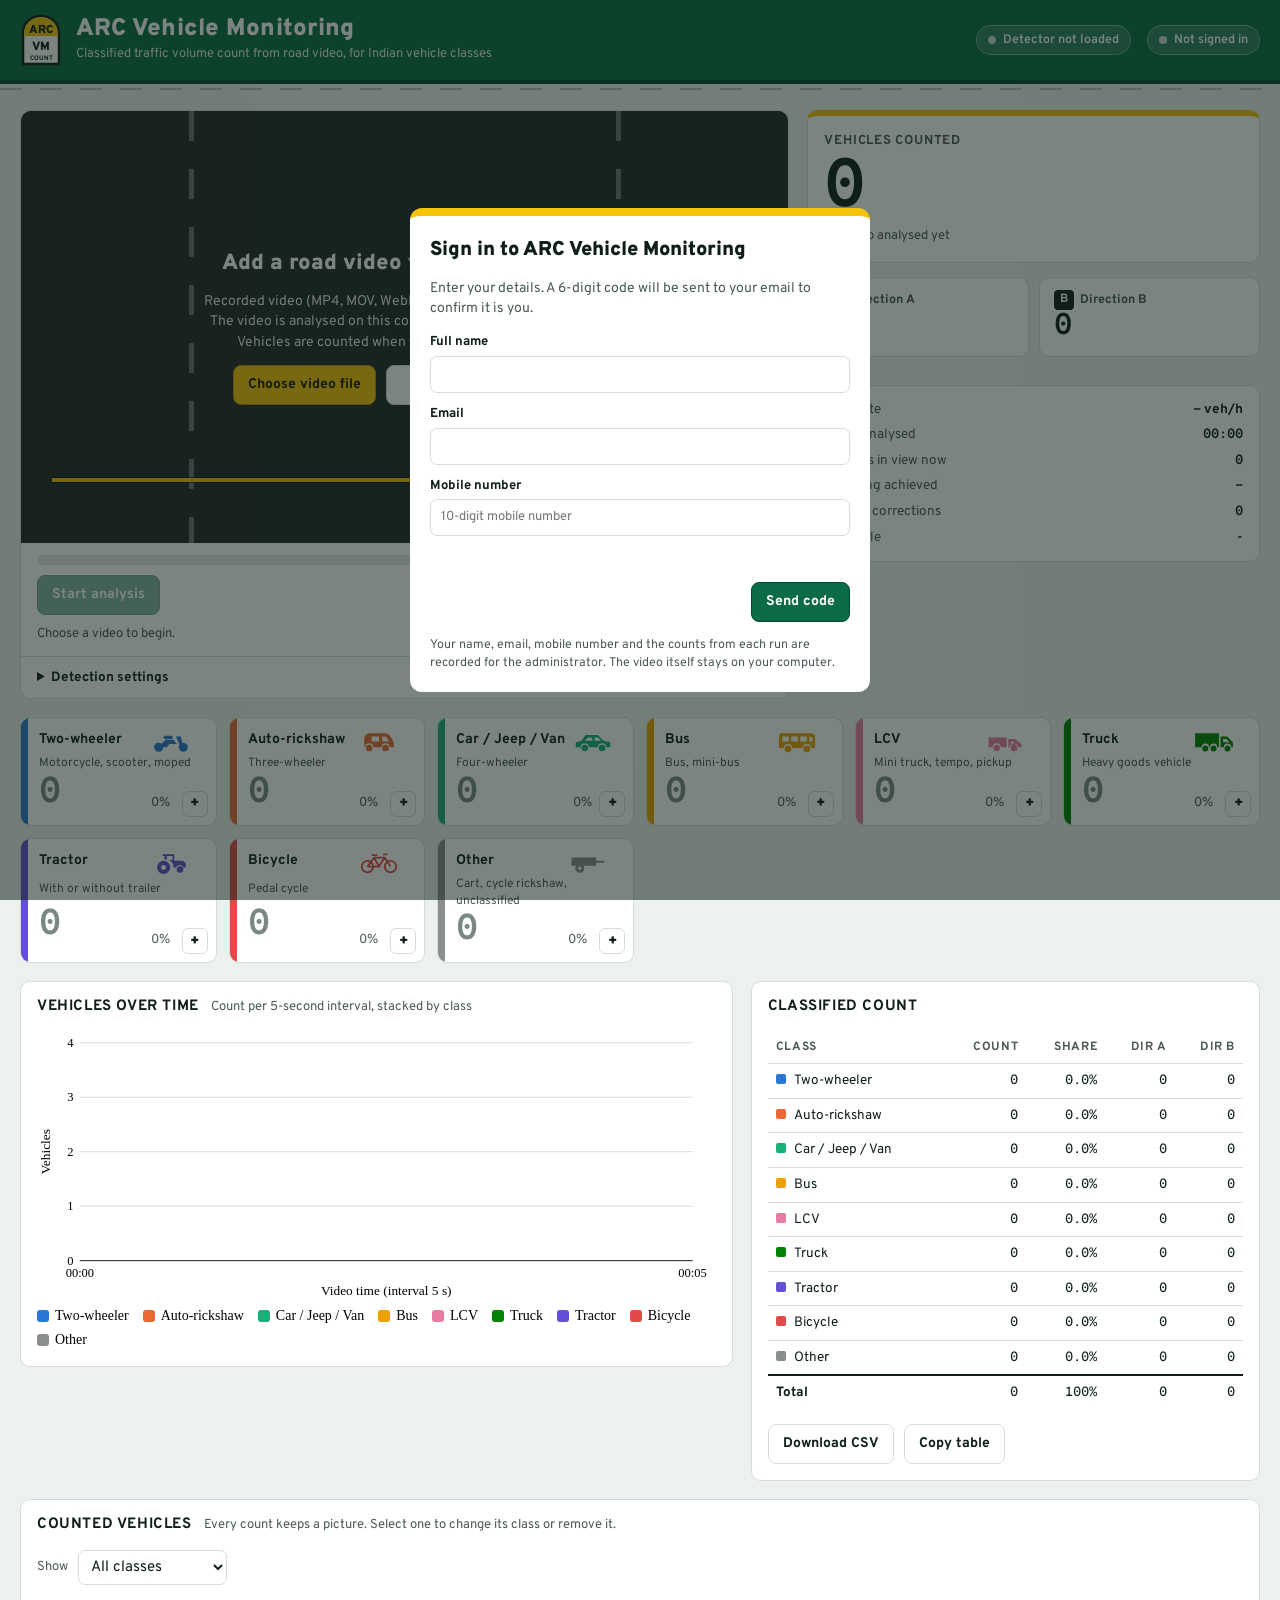
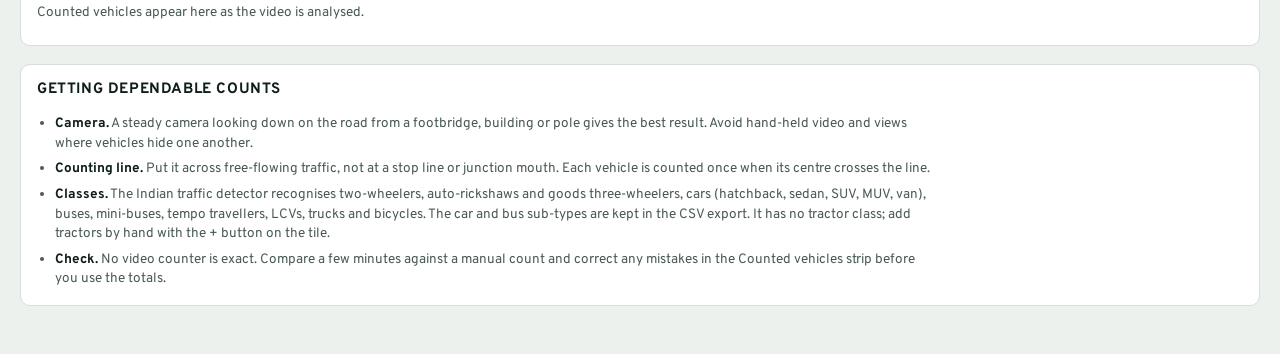
==== index.html @ bb6c7a5d "Add files via upload" ====
<!DOCTYPE html>
<html lang="en">
<head>
<meta charset="utf-8">
<meta name="viewport" content="width=device-width, initial-scale=1">
<title>ARC Vehicle Monitoring</title>
<link rel="preconnect" href="https://fonts.googleapis.com">
<link rel="preconnect" href="https://fonts.gstatic.com" crossorigin>
<link href="https://fonts.googleapis.com/css2?family=Overpass:wght@400;600;700;900&family=Overpass+Mono:wght@500;700&display=swap" rel="stylesheet">
<style>
:root {
  /* Layout idea: a highway-sign header over a survey desk - video stage left, running count right,
     class tiles, then the survey sheet (chart + table) and the audit strip. Single light theme by choice. */
  color-scheme: light;
  --bg: #edf1ee;
  --panel: #ffffff;
  --ink: #0f1f18;
  --ink-2: #4b5b54;
  --ink-3: #7b8882;
  --rule: #d6ded9;
  --sign: #0a6b45;        /* highway direction-sign green */
  --sign-deep: #064a30;
  --marker: #f6c20a;      /* kilometre-stone and road-marking yellow */
  --asphalt: #23292b;
  --good: #1b7f3b;
  --warn: #a8650a;
  --crit: #b3261e;
  --font: "Overpass", "Segoe UI", Roboto, Arial, sans-serif;
  --mono: "Overpass Mono", ui-monospace, Consolas, monospace;
  --chart-font: "Times New Roman", Times, serif;
  --r: 10px;
}
* { box-sizing: border-box; }
html, body { margin: 0; }
body { background: var(--bg); color: var(--ink); font-family: var(--font); font-size: 15px; line-height: 1.45; }
button, input, select { font: inherit; color: inherit; }
button { cursor: pointer; }
:focus-visible { outline: 3px solid var(--marker); outline-offset: 2px; }
h1, h2, h3 { margin: 0; text-wrap: balance; }
.num { font-family: var(--mono); font-variant-numeric: tabular-nums; }

/* Header: the sign board */
.board { background: var(--sign); color: #fff; border-bottom: 4px solid var(--sign-deep); position: relative; }
.board::after { content: ""; position: absolute; left: 0; right: 0; bottom: -10px; height: 2px;
  background: repeating-linear-gradient(90deg, var(--ink-3) 0 22px, transparent 22px 40px); opacity: .45; }
.board-in { max-width: 1320px; margin: 0 auto; padding: 14px 20px; display: flex; align-items: center; gap: 16px; flex-wrap: wrap; }
.brand { display: flex; align-items: center; gap: 14px; margin-right: auto; }
.brand svg { flex: none; }
.brand h1 { font-size: 24px; font-weight: 900; letter-spacing: .01em; line-height: 1.1; }
.brand p { margin: 2px 0 0; font-size: 13px; opacity: .88; }
.chip { display: inline-flex; align-items: center; gap: 7px; padding: 5px 11px; border-radius: 999px; font-size: 12.5px; font-weight: 600;
  background: rgba(255,255,255,.14); border: 1px solid rgba(255,255,255,.3); white-space: nowrap; }
.chip i { width: 8px; height: 8px; border-radius: 50%; background: #cfd8d3; flex: none; }
.chip.ok i { background: #7be3a4; } .chip.busy i { background: var(--marker); } .chip.bad i { background: #ff9d94; }
.linkbtn { background: none; border: 0; color: inherit; text-decoration: underline; padding: 0; font-size: 12.5px; }

main { max-width: 1320px; margin: 0 auto; padding: 26px 20px 48px; display: grid; gap: 18px; }
.card { background: var(--panel); border: 1px solid var(--rule); border-radius: var(--r); }
.card-h { display: flex; align-items: baseline; gap: 12px; padding: 14px 16px 0; flex-wrap: wrap; }
.card-h h2 { font-size: 15px; font-weight: 700; letter-spacing: .04em; text-transform: uppercase; }
.card-h .hint { color: var(--ink-2); font-size: 13px; }
.card-b { padding: 14px 16px 16px; }
.banner { padding: 10px 14px; border-radius: 8px; font-size: 13.5px; border: 1px solid; display: flex; gap: 10px; align-items: flex-start; }
.banner.info { background: #f2f7f4; border-color: #c8d9cf; }
.banner.warn { background: #fff7e3; border-color: #ecd28a; color: #5a3d00; }
.banner.crit { background: #fdecea; border-color: #f0b8b3; color: #7a1610; }
.banner b { font-weight: 700; }
[hidden] { display: none !important; }

/* Row 1 */
.top { display: grid; grid-template-columns: minmax(0, 1.7fr) minmax(300px, 1fr); gap: 18px; align-items: start; }
@media (max-width: 960px) { .top { grid-template-columns: 1fr; } }
.stage { position: relative; background: var(--asphalt); border-radius: var(--r) var(--r) 0 0; overflow: hidden; aspect-ratio: 16 / 9; }
.stage canvas { position: absolute; inset: 0; width: 100%; height: 100%; object-fit: contain; display: block; touch-action: none; }
.stage video { position: absolute; width: 2px; height: 2px; opacity: 0; pointer-events: none; left: 0; top: 0; }
.drop { position: absolute; inset: 0; display: flex; flex-direction: column; align-items: center; justify-content: center; gap: 12px; text-align: center; color: #fff; padding: 20px;
  background: repeating-linear-gradient(180deg, rgba(255,255,255,.34) 0 30px, transparent 30px 58px) 22% 0 / 5px 100% no-repeat,
    repeating-linear-gradient(180deg, rgba(255,255,255,.34) 0 30px, transparent 30px 58px) 78% 0 / 5px 100% no-repeat, var(--asphalt); }
.drop::after { content: ""; position: absolute; left: 4%; right: 4%; bottom: 14%; height: 4px; background: var(--marker); box-shadow: 0 0 0 1px rgba(0,0,0,.6); }
.drop.over { background-color: var(--sign-deep); }
.drop > * { position: relative; z-index: 1; }
.drop h2 { font-size: 22px; font-weight: 900; }
.drop p { margin: 0; max-width: 46ch; font-size: 14px; opacity: .9; }
.btn { border: 1px solid var(--rule); background: #fff; border-radius: 8px; padding: 9px 14px; font-weight: 700; font-size: 14px; display: inline-flex; align-items: center; gap: 8px; }
.btn:hover { border-color: var(--ink-3); }
.btn.primary { background: var(--sign); border-color: var(--sign-deep); color: #fff; }
.btn.primary:hover { background: var(--sign-deep); }
.btn.accent { background: var(--marker); border-color: #b98f00; color: #1c1600; }
.btn.small { padding: 5px 10px; font-size: 13px; }
.btn:disabled { opacity: .5; cursor: not-allowed; }
.overlay-msg { position: absolute; left: 12px; bottom: 12px; right: 12px; display: flex; gap: 10px; align-items: center; background: rgba(15,31,24,.88); color: #fff; padding: 10px 12px; border-radius: 8px; font-size: 13.5px; }
.overlay-msg .bar { flex: 1; height: 6px; border-radius: 3px; background: rgba(255,255,255,.2); overflow: hidden; min-width: 60px; }
.overlay-msg .bar b { display: block; height: 100%; width: 0; background: var(--marker); }
.transport { padding: 12px 16px; display: grid; gap: 10px; }
.progress { height: 10px; border-radius: 5px; background: #e4eae6; overflow: hidden; }
.progress b { display: block; height: 100%; width: 0; background: var(--sign); }
.trow { display: flex; gap: 10px; align-items: center; flex-wrap: wrap; }
.trow .grow { flex: 1; }
.meta { font-size: 13px; color: var(--ink-2); }
.meta .num { color: var(--ink); font-weight: 700; }
details.settings { border-top: 1px solid var(--rule); }
details.settings summary { padding: 11px 16px; font-weight: 700; font-size: 13.5px; cursor: pointer; }
.set-grid { display: grid; grid-template-columns: repeat(auto-fit, minmax(210px, 1fr)); gap: 14px 18px; padding: 2px 16px 16px; }
.field { display: grid; gap: 4px; font-size: 13px; }
.field label, .field .lab { font-weight: 700; }
.field small { color: var(--ink-2); }
.field select, .field input[type=text], .field input[type=email], .field input[type=tel] { border: 1px solid var(--rule); border-radius: 7px; padding: 8px 10px; background: #fff; width: 100%; }
.check { display: flex; gap: 8px; align-items: flex-start; font-size: 13px; }
.check input { margin-top: 3px; }

/* Summary column */
.sum { display: grid; gap: 14px; }
.total { padding: 16px; display: grid; gap: 4px; border-top: 6px solid var(--marker); border-radius: var(--r); }
.total .lab { font-size: 13px; font-weight: 700; letter-spacing: .06em; text-transform: uppercase; color: var(--ink-2); }
.total .big { font-family: var(--mono); font-weight: 700; font-size: 68px; line-height: 1; font-variant-numeric: tabular-nums; letter-spacing: -.02em; }
.total .sub { font-size: 13px; color: var(--ink-2); }
.dirs { display: grid; grid-template-columns: 1fr 1fr; gap: 10px; }
.dir { padding: 12px 14px; }
.dir .lab { font-size: 12.5px; font-weight: 700; color: var(--ink-2); display: flex; gap: 6px; align-items: center; }
.dir .lab b { display: inline-grid; place-items: center; width: 20px; height: 20px; border-radius: 4px; background: var(--ink); color: #fff; font-size: 12px; }
.dir .v { font-family: var(--mono); font-size: 30px; font-weight: 700; line-height: 1.15; }
.kv { display: grid; grid-template-columns: auto 1fr; gap: 6px 14px; font-size: 13.5px; padding: 14px 16px; }
.kv dt { color: var(--ink-2); } .kv dd { margin: 0; font-weight: 700; text-align: right; }

/* Class tiles */
.tiles { display: grid; grid-template-columns: repeat(auto-fill, minmax(190px, 1fr)); gap: 12px; }
.tile { position: relative; padding: 12px 12px 12px 18px; display: grid; grid-template-columns: 1fr auto; gap: 2px 8px; overflow: hidden; }
.tile::before { content: ""; position: absolute; left: 0; top: 0; bottom: 0; width: 7px; background: var(--c); }
.tile .ico { color: var(--c); grid-row: 1; grid-column: 2; }
.tile .name { font-weight: 700; font-size: 14px; white-space: nowrap; }
.tile .sub { grid-column: 1 / -1; font-size: 12px; color: var(--ink-2); min-height: 1.4em; }
.tile .v { font-family: var(--mono); font-size: 36px; font-weight: 700; line-height: 1.05; }
.tile .share { align-self: end; justify-self: end; font-size: 13px; color: var(--ink-2); }
.tile .add { position: absolute; right: 8px; bottom: 8px; width: 26px; height: 26px; border-radius: 6px; border: 1px solid var(--rule); background: #fff; font-weight: 900; line-height: 1; }
.tile .share { padding-right: 34px; }
.tile.off .v { color: var(--ink-3); }
.tile .tag { font-size: 11px; font-weight: 700; color: var(--warn); }

/* Survey sheet */
.sheet { display: grid; grid-template-columns: minmax(0, 1.4fr) minmax(0, 1fr); gap: 18px; align-items: start; }
@media (max-width: 960px) { .sheet { grid-template-columns: 1fr; } }
.chart-wrap { position: relative; }
.chart-wrap svg { width: 100%; height: auto; display: block; font-family: var(--chart-font); }
.legend { display: flex; flex-wrap: wrap; gap: 4px 14px; font-family: var(--chart-font); color: #000; font-size: 14px; margin-top: 6px; }
.legend span { display: inline-flex; align-items: center; gap: 6px; }
.legend i { width: 12px; height: 12px; border-radius: 3px; background: var(--c); }
.tip { position: absolute; pointer-events: none; background: #fff; border: 1px solid #000; padding: 6px 8px; font-family: var(--chart-font); color: #000; font-size: 13.5px; line-height: 1.3; border-radius: 4px; white-space: nowrap; z-index: 3; }
.tblwrap { overflow-x: auto; }
table { border-collapse: collapse; width: 100%; font-size: 13.5px; }
th, td { padding: 7px 8px; border-bottom: 1px solid var(--rule); text-align: right; white-space: nowrap; }
th:first-child, td:first-child { text-align: left; }
th { font-size: 12px; text-transform: uppercase; letter-spacing: .05em; color: var(--ink-2); }
td .sw { display: inline-block; width: 10px; height: 10px; border-radius: 2px; background: var(--c); margin-right: 8px; }
tfoot td { font-weight: 700; border-top: 2px solid var(--ink); border-bottom: 0; }
td.num { font-weight: 500; }

/* Audit strip */
.audit-tools { display: flex; gap: 10px; align-items: center; flex-wrap: wrap; margin-bottom: 12px; }
.audit-tools select { border: 1px solid var(--rule); border-radius: 7px; padding: 6px 8px; background: #fff; }
.strip { display: grid; grid-template-columns: repeat(auto-fill, minmax(112px, 1fr)); gap: 10px; }
.ev { border: 1px solid var(--rule); border-radius: 8px; background: #fff; padding: 0; overflow: hidden; text-align: left; display: grid; }
.ev:hover { border-color: var(--ink-3); }
.ev .ph { aspect-ratio: 4 / 3; background: #e9eeea center / contain no-repeat; display: grid; place-items: center; color: var(--ink-3); font-size: 11px; }
.ev .cap { padding: 5px 7px 6px; border-top: 4px solid var(--c); font-size: 12px; line-height: 1.25; }
.ev .cap b { display: block; font-size: 12.5px; white-space: nowrap; overflow: hidden; text-overflow: ellipsis; }
.ev .cap span { color: var(--ink-2); font-family: var(--mono); font-size: 11.5px; }
.ev.removed { opacity: .45; } .ev.removed .cap b { text-decoration: line-through; }
.ev.edited .cap b::after { content: " (edited)"; font-weight: 400; color: var(--ink-2); }
.empty { color: var(--ink-2); font-size: 13.5px; padding: 6px 0; }

/* Dialogs */
.scrim { position: fixed; inset: 0; background: rgba(15,31,24,.55); display: grid; place-items: center; padding: 16px; z-index: 20; overflow: auto; }
.dialog { background: #fff; border-radius: 12px; width: min(560px, 100%); padding: 20px; display: grid; gap: 14px; border-top: 8px solid var(--marker); }
.dialog h2 { font-size: 20px; font-weight: 900; }
.dialog p { margin: 0; color: var(--ink-2); font-size: 14px; }
.opts { display: grid; grid-template-columns: repeat(auto-fill, minmax(150px, 1fr)); gap: 8px; }
.opt { border: 1px solid var(--rule); border-left: 7px solid var(--c); border-radius: 7px; background: #fff; padding: 8px 10px; text-align: left; font-weight: 700; font-size: 13.5px; }
.opt[aria-pressed=true] { background: #eef5f1; border-color: var(--sign); border-left-color: var(--c); }
.dialog .row { display: flex; gap: 10px; flex-wrap: wrap; justify-content: flex-end; }
.dialog .evbig { display: flex; gap: 14px; align-items: center; }
.dialog .evbig img { width: 180px; max-width: 45%; border-radius: 8px; border: 1px solid var(--rule); }
.err { color: var(--crit); font-size: 13.5px; font-weight: 600; min-height: 1.3em; }
.signin .dialog { width: min(460px, 100%); }
.notes { font-size: 13.5px; color: var(--ink-2); display: grid; gap: 6px; padding-left: 18px; margin: 0; max-width: 100ch; }
.notes b { color: var(--ink); }
.foot { display: flex; gap: 10px; align-items: center; flex-wrap: wrap; }
.toast { position: fixed; left: 50%; bottom: 22px; transform: translateX(-50%); background: var(--ink); color: #fff; padding: 10px 16px; border-radius: 8px; font-size: 14px; z-index: 30; max-width: calc(100% - 32px); }
@media (max-width: 520px) { .total .big { font-size: 52px; } .brand h1 { font-size: 20px; } }
@media (prefers-reduced-motion: no-preference) { .progress b, .overlay-msg .bar b { transition: width .25s linear; } }
</style>
</head>
<body>

<header class="board">
  <div class="board-in">
    <div class="brand">
      <svg width="42" height="52" viewBox="0 0 42 52" aria-hidden="true">
        <path d="M3 50V19C3 9 11 2 21 2s18 7 18 17v31z" fill="#fff" stroke="#0f1f18" stroke-width="2.5"/>
        <path d="M4.3 22v-3C4.3 9.800000000000001 11.8 3.3 21 3.3S37.7 9.8 37.7 19v3z" fill="#f6c20a"/>
        <text x="21" y="18.5" text-anchor="middle" font-family="Overpass, Arial, sans-serif" font-weight="900" font-size="11.5" fill="#0f1f18">ARC</text>
        <text x="21" y="36" text-anchor="middle" font-family="Overpass, Arial, sans-serif" font-weight="900" font-size="12" fill="#0f1f18">VM</text>
        <text x="21" y="46" text-anchor="middle" font-family="Overpass, Arial, sans-serif" font-weight="700" font-size="6.5" fill="#0f1f18">COUNT</text>
      </svg>
      <div>
        <h1>ARC Vehicle Monitoring</h1>
        <p>Classified traffic volume count from road video, for Indian vehicle classes</p>
      </div>
    </div>
    <span class="chip" id="engineChip"><i></i><span id="engineText">Detector not loaded</span></span>
    <span class="chip" id="syncChip"><i></i><span id="syncText">Preview mode</span></span>
    <span class="chip" id="userChip" hidden><span id="userText"></span> <button class="linkbtn" id="signOut" type="button">Sign out</button></span>
  </div>
</header>

<main>
  <div class="banner info" id="previewBanner" hidden>
    <span><b>Preview mode.</b> Sign-in and Google Drive logging are switched off because no log address is set in <span class="num">config.js</span>. Counting works fully.</span>
  </div>
  <div class="banner warn" id="warnBanner" hidden><span id="warnText"></span></div>

  <section class="top">
    <div class="card">
      <div class="stage" id="stage">
        <video id="video" muted playsinline preload="auto"></video>
        <canvas id="view" width="1280" height="720" aria-label="Video with detected vehicles and the counting line"></canvas>
        <div class="drop" id="drop">
          <h2>Add a road video to start counting</h2>
          <p id="dropText">Recorded video (MP4, MOV, WebM), a video link, or a live stream. The video is analysed on this computer and is never uploaded. Vehicles are counted when they cross the yellow line.</p>
          <div class="trow" style="justify-content:center">
            <button class="btn accent" id="pick" type="button">Choose video file</button>
            <button class="btn" id="linkOpen" type="button">Use a link or live source</button>
          </div>
          <input type="file" id="file" accept="video/*,.mp4,.mov,.webm,.mkv,.m4v" hidden>
        </div>
        <div class="overlay-msg" id="loadMsg" hidden><span id="loadText">Loading</span><span class="bar"><b id="loadBar"></b></span><span class="num" id="loadPct"></span></div>
      </div>
      <div class="transport">
        <div class="progress" aria-hidden="true"><b id="progBar"></b></div>
        <div class="trow">
          <button class="btn primary" id="startBtn" type="button" disabled>Start analysis</button>
          <button class="btn" id="pauseBtn" type="button" hidden>Pause</button>
          <button class="btn" id="restartBtn" type="button" hidden>Restart from 0:00</button>
          <button class="btn" id="stopBtn" type="button" hidden>Stop and finish</button>
          <button class="btn" id="changeBtn" type="button" hidden>Change video</button>
          <button class="btn" id="linkBtn" type="button" hidden>Link or live source</button>
          <span class="grow"></span>
          <span class="meta"><span class="num" id="tNow">00:00</span> / <span class="num" id="tDur">00:00</span></span>
          <span class="meta">Speed <span class="num" id="speed">-</span></span>
        </div>
        <div class="meta" id="stageHint">Drag the two round handles to place the counting line across the carriageway, where vehicles are large and clearly visible.</div>
      </div>
      <details class="settings" id="settings">
        <summary>Detection settings</summary>
        <div class="set-grid">
          <div class="field">
            <label for="modelSel">Detector</label>
            <select id="modelSel">
              <option value="india">Indian traffic (recommended)</option>
              <option value="accurate">General</option>
              <option value="fast">General, fast (slow computers)</option>
              <option value="custom">Your own model file (.onnx)</option>
            </select>
            <small id="modelHelp">Trained on Indian roads (IISc UVH-26): two-wheeler, auto-rickshaw, car types, bus, mini-bus, LCV, truck, bicycle.</small>
          </div>
          <div class="field" id="customBox" hidden>
            <span class="lab">Model file</span>
            <button class="btn small" id="customPick" type="button">Choose .onnx file</button>
            <input type="file" id="customFile" accept=".onnx" hidden>
            <label for="customNames">Class names, in model order</label>
            <input type="text" id="customNames" placeholder="Hatchback, Sedan, SUV, MUV, Bus, Truck, Three-wheeler, ...">
            <label for="customSize">Input size</label>
            <select id="customSize"><option>640</option><option>416</option><option>512</option><option>800</option><option>960</option><option>1280</option></select>
            <small id="customInfo">YOLO exports from Ultralytics (v5 to v11, 26) and YOLOX are supported.</small>
          </div>
          <div class="field">
            <label for="rateSel">Frames analysed per second of video</label>
            <select id="rateSel"><option value="8">8 (faster)</option><option value="12" selected>12 (standard)</option><option value="15">15 (fast traffic)</option></select>
            <small>Higher is safer for fast vehicles and takes longer.</small>
          </div>
          <div class="field">
            <label for="confSel">Detection confidence</label>
            <select id="confSel"><option value="0.3">Sensitive (0.30)</option><option value="0.4" selected>Balanced (0.40)</option><option value="0.5">Strict (0.50)</option></select>
            <small>Sensitive finds more small or hidden vehicles and may add false counts.</small>
          </div>
          <div class="field">
            <span class="lab">Options</span>
            <label class="check"><input type="checkbox" id="autoRule" checked> <span>Mark yellow three-wheelers as auto-rickshaw (colour rule, General detectors only)</span></label>
            <label class="check"><input type="checkbox" id="showBoxes" checked> <span>Draw boxes on the video</span></label>
          </div>
          <div class="field">
            <label for="dirA">Direction names</label>
            <input type="text" id="dirA" value="Direction A" maxlength="40" aria-label="Name of direction A">
            <input type="text" id="dirB" value="Direction B" maxlength="40" aria-label="Name of direction B">
          </div>
        </div>
      </details>
    </div>

    <div class="sum">
      <div class="card total">
        <span class="lab">Vehicles counted</span>
        <span class="big" id="total">0</span>
        <span class="sub" id="totalSub">No video analysed yet</span>
      </div>
      <div class="dirs">
        <div class="card dir"><div class="lab"><b>A</b><span id="dirALab">Direction A</span></div><div class="v" id="dirAV">0</div></div>
        <div class="card dir"><div class="lab"><b>B</b><span id="dirBLab">Direction B</span></div><div class="v" id="dirBV">0</div></div>
      </div>
      <dl class="card kv">
        <dt>Flow rate</dt><dd><span class="num" id="flow">-</span> veh/h</dd>
        <dt>Video analysed</dt><dd><span class="num" id="analysed">00:00</span></dd>
        <dt>Vehicles in view now</dt><dd><span class="num" id="inView">0</span></dd>
        <dt>Sampling achieved</dt><dd><span class="num" id="fpsReal">-</span></dd>
        <dt>Manual corrections</dt><dd><span class="num" id="edits">0</span></dd>
        <dt>Video file</dt><dd id="fileName" style="font-weight:600;overflow-wrap:anywhere">-</dd>
      </dl>
    </div>
  </section>

  <section class="tiles" id="tiles" aria-label="Count by vehicle class"></section>

  <section class="sheet">
    <div class="card">
      <div class="card-h"><h2>Vehicles over time</h2><span class="hint" id="binHint">Count per interval, stacked by class</span></div>
      <div class="card-b">
        <div class="chart-wrap" id="chartWrap"><svg id="chart" viewBox="0 0 760 300" role="img" aria-label="Stacked bar chart of vehicles counted per time interval by class"></svg><div class="tip" id="tip" hidden></div></div>
        <div class="legend" id="legend"></div>
      </div>
    </div>
    <div class="card">
      <div class="card-h"><h2>Classified count</h2></div>
      <div class="card-b tblwrap">
        <table id="tbl">
          <thead><tr><th>Class</th><th>Count</th><th>Share</th><th id="thA">Dir A</th><th id="thB">Dir B</th></tr></thead>
          <tbody></tbody>
          <tfoot><tr><td>Total</td><td class="num" id="ftT">0</td><td class="num">100%</td><td class="num" id="ftA">0</td><td class="num" id="ftB">0</td></tr></tfoot>
        </table>
        <div class="foot" style="margin-top:14px">
          <button class="btn" id="csvBtn" type="button">Download CSV</button>
          <button class="btn" id="copyBtn" type="button">Copy table</button>
        </div>
      </div>
    </div>
  </section>

  <section class="card">
    <div class="card-h"><h2>Counted vehicles</h2><span class="hint">Every count keeps a picture. Select one to change its class or remove it.</span></div>
    <div class="card-b">
      <div class="audit-tools">
        <label for="auditFilter" class="meta">Show</label>
        <select id="auditFilter"><option value="all">All classes</option></select>
        <span class="meta" id="auditCount"></span>
        <span style="flex:1"></span>
        <button class="btn small" id="moreBtn" type="button" hidden>Show older</button>
      </div>
      <div class="strip" id="strip"></div>
      <div class="empty" id="stripEmpty">Counted vehicles appear here as the video is analysed.</div>
    </div>
  </section>

  <section class="card">
    <div class="card-h"><h2>Getting dependable counts</h2></div>
    <div class="card-b">
      <ul class="notes">
        <li><b>Camera.</b> A steady camera looking down on the road from a footbridge, building or pole gives the best result. Avoid hand-held video and views where vehicles hide one another.</li>
        <li><b>Counting line.</b> Put it across free-flowing traffic, not at a stop line or junction mouth. Each vehicle is counted once when its centre crosses the line.</li>
        <li><b>Classes.</b> The Indian traffic detector recognises two-wheelers, auto-rickshaws and goods three-wheelers, cars (hatchback, sedan, SUV, MUV, van), buses, mini-buses, tempo travellers, LCVs, trucks and bicycles. The car and bus sub-types are kept in the CSV export. It has no tractor class; add tractors by hand with the + button on the tile.</li>
        <li><b>Check.</b> No video counter is exact. Compare a few minutes against a manual count and correct any mistakes in the Counted vehicles strip before you use the totals.</li>
      </ul>
    </div>
  </section>
</main>

<div class="scrim signin" id="signin" hidden>
  <form class="dialog" id="signForm" novalidate>
    <h2>Sign in to ARC Vehicle Monitoring</h2>
    <p id="signLead">Enter your details. A 6-digit code will be sent to your email to confirm it is you.</p>
    <div id="step1" style="display:grid;gap:12px">
      <div class="field"><label for="inName">Full name</label><input type="text" id="inName" autocomplete="name" maxlength="80" required></div>
      <div class="field"><label for="inEmail">Email</label><input type="email" id="inEmail" autocomplete="email" maxlength="120" required></div>
      <div class="field"><label for="inMobile">Mobile number</label><input type="tel" id="inMobile" autocomplete="tel" maxlength="16" placeholder="10-digit mobile number" required></div>
    </div>
    <div id="step2" style="display:grid;gap:12px" hidden>
      <div class="field"><label for="inCode">Code from your email</label><input type="text" id="inCode" inputmode="numeric" autocomplete="one-time-code" maxlength="6" placeholder="6 digits"></div>
      <button class="linkbtn" id="backBtn" type="button" style="justify-self:start;color:var(--sign)">Use a different email</button>
    </div>
    <div class="err" id="signErr" role="alert"></div>
    <div class="row"><button class="btn primary" id="signBtn" type="submit">Send code</button></div>
    <p style="font-size:12.5px">Your name, email, mobile number and the counts from each run are recorded for the administrator. The video itself stays on your computer.</p>
  </form>
</div>

<div class="scrim" id="linkDlg" hidden>
  <div class="dialog" role="dialog" aria-modal="true" aria-labelledby="linkTitle">
    <h2 id="linkTitle">Analyse a link or a live source</h2>
    <div class="field">
      <label for="linkUrl">Video link</label>
      <input type="text" id="linkUrl" inputmode="url" placeholder="https://www.youtube.com/watch?v=...  or  https://example.com/road.mp4">
      <small>Direct video links (.mp4, .webm, .m3u8) open here when the source site permits it. YouTube and other web players are counted by capturing the tab they play in.</small>
    </div>
    <div class="row" style="justify-content:flex-start"><button class="btn primary" id="linkGo" type="button">Open link</button></div>
    <div class="banner info" id="ytHelp" hidden>
      <span><b>This is a web player, so it is counted from the screen.</b><br>1. <a id="ytLink" href="#" target="_blank" rel="noopener">Open the video in a new tab</a> and start playing it.<br>2. Come back to this tab and press <b>Capture a tab or window</b>, then pick that tab.</span>
    </div>
    <div class="field" id="capBox">
      <span class="lab">YouTube, live streams, camera viewers</span>
      <small>Play the video in another browser tab or window, then capture it here. Counting runs in real time while this tab stays visible.</small>
      <div><button class="btn accent" id="capBtn" type="button">Capture a tab or window</button></div>
    </div>
    <div class="err" id="linkErr" role="alert"></div>
    <div class="row"><button class="btn" id="linkClose" type="button">Close</button></div>
  </div>
</div>

<div class="scrim" id="evDlg" hidden>
  <div class="dialog" role="dialog" aria-modal="true" aria-labelledby="evTitle">
    <h2 id="evTitle">Vehicle</h2>
    <div class="evbig"><img id="evImg" alt="Picture of the counted vehicle"><p id="evInfo"></p></div>
    <div class="opts" id="evOpts"></div>
    <div class="row">
      <button class="btn" id="evRemove" type="button">Not a vehicle, remove</button>
      <button class="btn primary" id="evClose" type="button">Done</button>
    </div>
  </div>
</div>
<div class="toast" id="toast" hidden role="status"></div>

<script src="config.js"></script>
<script>
(() => {
'use strict';
const $ = (id) => document.getElementById(id);
const CFG = window.ARC_CONFIG || {};
const ENDPOINT = String(CFG.endpoint || '').trim();
const PREVIEW = !ENDPOINT;
const LINKS_OK = CFG.liveSources !== false;   // off inside the Claude preview, which blocks outside video and screen capture

/* ---------- Vehicle classes (fixed order, fixed colours) ---------- */
const CATS = [
  { id: 'two', label: 'Two-wheeler', sub: 'Motorcycle, scooter, moped', color: '#2a78d6', icon: '<circle cx="9" cy="21" r="5.5"/><circle cx="39" cy="21" r="5.5"/><path d="M9 21l8-9h10l4 5h-9l-3 4zM30 8h6l3 13h-3z"/><rect x="15" y="7" width="11" height="4" rx="2"/>' },
  { id: 'auto', label: 'Auto-rickshaw', sub: 'Three-wheeler', color: '#eb6834', icon: '<path d="M6 21V11c0-4 3-7 8-7h17c5 0 9 6 11 12v5h-5a5 5 0 00-10 0H17a5 5 0 00-10 0zm9-13v6h9V8zm13 0v6h8c-1-3-3-6-5-6z" fill-rule="evenodd"/><circle cx="12" cy="22" r="4"/><circle cx="32" cy="22" r="4"/>' },
  { id: 'car', label: 'Car / Jeep / Van', sub: 'Four-wheeler', color: '#1baf7a', icon: '<path d="M3 21v-6l7-2 5-7h15l7 7 8 2v6h-5a5 5 0 00-10 0H19a5 5 0 00-10 0zm15-12l-4 4h9V9zm8 0v4h8l-4-4z" fill-rule="evenodd"/><circle cx="14" cy="22" r="4"/><circle cx="35" cy="22" r="4"/>' },
  { id: 'bus', label: 'Bus', sub: 'Bus, mini-bus', color: '#eda100', icon: '<path d="M2 22V7c0-2 1-3 3-3h36c3 0 5 2 5 5v13h-5a5 5 0 00-10 0H18a5 5 0 00-10 0zM6 8v6h8V8zm11 0v6h8V8zm11 0v6h8V8zm11 0v6h4V9z" fill-rule="evenodd"/><circle cx="13" cy="23" r="4"/><circle cx="36" cy="23" r="4"/>' },
  { id: 'lcv', label: 'LCV', sub: 'Mini truck, tempo, pickup', color: '#e87ba4', icon: '<path d="M4 21V9h22v12h-7a5 5 0 00-10 0zm24 0V11h8l8 6v4h-4a5 5 0 00-10 0zm3-7v4h8l-5-4z" fill-rule="evenodd"/><circle cx="14" cy="22" r="4"/><circle cx="35" cy="22" r="4"/>' },
  { id: 'truck', label: 'Truck', sub: 'Heavy goods vehicle', color: '#008300', icon: '<path d="M1 21V4h29v17h-2a4.500000000000001 4.500000000000001 0 00-9 0h-1a4.500000000000001 4.500000000000001 0 00-9 0zm31 0V8h8l7 7v6h-2a4.500000000000001 4.500000000000001 0 00-9 0zm3-10v4h8l-4-4z" fill-rule="evenodd"/><circle cx="13.5" cy="22.5" r="3.6"/><circle cx="23.5" cy="22.5" r="3.6"/><circle cx="40.5" cy="22.5" r="3.6"/>' },
  { id: 'tractor', label: 'Tractor', sub: 'With or without trailer', color: '#6250d6', icon: '<path d="M14 4h14v8h10l4 3v5h-3a5 5 0 00-9 0h-3A9 9 0 0016 10.6V6h-2zm5 2v5h7V6z" fill-rule="evenodd"/><path d="M15 12a8 8 0 100 16 8 8 0 000-16zm0 5a3 3 0 110 6 3 3 0 010-6z" fill-rule="evenodd"/><circle cx="35" cy="22.5" r="4"/>' },
  { id: 'cycle', label: 'Bicycle', sub: 'Pedal cycle', color: '#e34948', icon: '<g fill="none" stroke="currentColor" stroke-width="2.2"><circle cx="10" cy="19" r="7"/><circle cx="38" cy="19" r="7"/><path d="M10 19l8-11h13l7 11M18 8l6 11h-14M31 8l-7 11M15 5h7M29 4h5"/></g>' },
  { id: 'other', label: 'Other', sub: 'Cart, cycle rickshaw, unclassified', color: '#8a8f8c', icon: '<path d="M4 8h30v10H4z"/><path d="M34 13h10" stroke="currentColor" stroke-width="2.5"/><circle cx="14" cy="21" r="5.5"/><circle cx="14" cy="21" r="2" fill="#fff"/>' }
];
const CI = Object.fromEntries(CATS.map((c, i) => [c.id, i]));
const COCO_MAP = (() => { const m = new Array(80).fill(-1); m[1] = CI.cycle; m[2] = CI.car; m[3] = CI.two; m[5] = CI.bus; m[7] = CI.truck; return m; })();
const COCO_NAMES = { 1: 'bicycle', 2: 'car', 3: 'motorcycle', 5: 'bus', 7: 'truck' };
const RUNTIME = { parts: ['ort/runtime.part0.wasm', 'ort/runtime.part1.wasm'], bytes: 21872216 };
const MODELS = {
  // IISc UVH-26 detector, trained on Indian urban traffic (YOLOv11-S).
  india: { name: 'UVH-26 YOLOv11-S', kind: 'ultra', size: 640, bytes: 37948643, parts: ['models/uvh26_s.part0.js', 'models/uvh26_s.part1.js', 'models/uvh26_s.part2.js', 'models/uvh26_s.part3.js', 'models/uvh26_s.part4.js'], names: ['Hatchback', 'Sedan', 'SUV', 'MUV', 'Bus', 'Truck', 'Three-wheeler', 'Two-wheeler', 'LCV', 'Mini-bus', 'Tempo-traveller', 'Bicycle', 'Van', 'Others'] },
  accurate: { name: 'YOLOX-S', kind: 'yolox', size: 640, bytes: 35858002, parts: ['models/yolox_s.part0.js', 'models/yolox_s.part1.js', 'models/yolox_s.part2.js', 'models/yolox_s.part3.js'] },
  fast: { name: 'YOLOX-Tiny', kind: 'yolox', size: 416, bytes: 20219662, parts: ['models/yolox_tiny.part0.js', 'models/yolox_tiny.part1.js', 'models/yolox_tiny.part2.js'] }
};

const hasRVFC = 'requestVideoFrameCallback' in HTMLVideoElement.prototype;

/* ---------- State ---------- */
const video = $('video'), view = $('view'), vctx = view.getContext('2d');
const frame = document.createElement('canvas'), fctx = frame.getContext('2d', { willReadFrequently: true });
const probe = document.createElement('canvas'); probe.width = probe.height = 20;
const pctx = probe.getContext('2d', { willReadFrequently: true });
const thumbC = document.createElement('canvas'), tctx = thumbC.getContext('2d');
const S = {
  phase: 'empty',            // empty | ready | loading | running | paused | done
  file: null, url: null, dur: 0, FW: 1280, FH: 720,
  line: { ax: 0.04, ay: 0.62, bx: 0.96, by: 0.62 },
  tracks: [], nextTrack: 1, events: [], seq: 0, edits: 0,
  t: 0, nextT: 0, lastSampleT: -1, samples: 0, busy: false, frameId: 0, flashUntil: -1,
  wallStart: 0, wallAccum: 0, autoPaused: false, lastDets: [],
  runId: null, runStarted: null, engineKey: null, backend: null, engineReady: false,
  custom: null, showAll: false, dirty: true, user: null, lastSync: 0, syncTimer: null,
  live: false, stream: null, hls: null, remote: false, checked: false, liveT0: 0, hiddenAt: 0, missed: 0
};
let worker = null, initResolve = null, initReject = null;

const fmtT = (s) => { s = Math.max(0, Math.floor(s || 0)); const h = Math.floor(s / 3600), m = Math.floor(s % 3600 / 60), ss = s % 60; return (h ? String(h).padStart(2, '0') + ':' : '') + String(m).padStart(2, '0') + ':' + String(ss).padStart(2, '0'); };
const esc = (s) => String(s).replace(/[&<>"']/g, (c) => ({ '&': '&amp;', '<': '&lt;', '>': '&gt;', '"': '&quot;', "'": '&#39;' }[c]));
let toastTimer = 0;
function toast(msg) { const t = $('toast'); t.textContent = msg; t.hidden = false; clearTimeout(toastTimer); toastTimer = setTimeout(() => { t.hidden = true; }, 4200); }
function warn(msg, level) { const b = $('warnBanner'); if (!msg) { b.hidden = true; return; } $('warnText').textContent = msg; b.className = 'banner ' + (level || 'warn'); b.hidden = false; }
function setChip(id, cls, text) { $(id).className = 'chip ' + cls; $(id === 'engineChip' ? 'engineText' : 'syncText').textContent = text; }

/* ---------- Tracking and counting (pure logic, also used by tests) ---------- */
// far: how far past the line (as a share of the vehicle's smaller side) the centre must travel before it is counted.
const P = { conf: 0.4, low: 0.12, maxAge: 1.0, minHits: 3, far: 0.4 };
function iouBox(a, b, pad) {
  const ax = a.x - a.w * pad, ay = a.y - a.h * pad, aw = a.w * (1 + 2 * pad), ah = a.h * (1 + 2 * pad);
  const bx = b.x - b.w * pad, by = b.y - b.h * pad, bw = b.w * (1 + 2 * pad), bh = b.h * (1 + 2 * pad);
  const x1 = Math.max(ax, bx), y1 = Math.max(ay, by), x2 = Math.min(ax + aw, bx + bw), y2 = Math.min(ay + ah, by + bh);
  const inter = Math.max(0, x2 - x1) * Math.max(0, y2 - y1);
  return inter / (aw * ah + bw * bh - inter + 1e-9);
}
// Share of the smaller box that lies inside the other: a box nested in another of the same class is the same vehicle.
function coverBox(a, b) {
  const x1 = Math.max(a.x, b.x), y1 = Math.max(a.y, b.y), x2 = Math.min(a.x + a.w, b.x + b.w), y2 = Math.min(a.y + a.h, b.y + b.h);
  return Math.max(0, x2 - x1) * Math.max(0, y2 - y1) / (Math.min(a.w * a.h, b.w * b.h) + 1e-9);
}
function similarity(k, d, t, allowDist) {
  const dt = t - k.t;
  const pb = { x: k.cx + k.vx * dt - k.w / 2, y: k.cy + k.vy * dt - k.h / 2, w: k.w, h: k.h };
  let sim = iouBox(pb, d, 0.08);
  if (allowDist && sim < 0.3) {
    const ak = k.w * k.h, ad = d.w * d.h, sr = Math.min(ak, ad) / Math.max(ak, ad);
    if (sr >= 0.35) {
      const dc = Math.hypot(pb.x + pb.w / 2 - (d.x + d.w / 2), pb.y + pb.h / 2 - (d.y + d.h / 2));
      const gate = 0.9 * Math.max(k.w, k.h, d.w, d.h) * (k.hits < 2 ? 1.5 : 1);
      if (dc < gate) sim = Math.max(sim, 0.3 * (1 - dc / gate));
    }
  }
  return sim;
}
function greedy(tracks, dets, t, thr, allowDist) {
  const pairs = [];
  for (let i = 0; i < tracks.length; i++) for (let j = 0; j < dets.length; j++) {
    const s = similarity(tracks[i], dets[j], t, allowDist);
    if (s >= thr) pairs.push([s, i, j]);
  }
  pairs.sort((a, b) => b[0] - a[0]);
  const ut = new Set(tracks.keys()), ud = new Set(dets.keys()), m = [];
  for (const [, i, j] of pairs) if (ut.has(i) && ud.has(j)) { ut.delete(i); ud.delete(j); m.push([tracks[i], dets[j]]); }
  return { m, ut: [...ut].map((i) => tracks[i]), ud: [...ud].map((j) => dets[j]) };
}
function bestCat(k) { let b = 0, bi = CI.other; for (let i = 0; i < k.votes.length; i++) if (k.votes[i] > b) { b = k.votes[i]; bi = i; } return bi; }
function bestRaw(k) {
  let b = 0, bi = null;
  for (const i in k.rawVotes) if (k.rawVotes[i] > b) { b = k.rawVotes[i]; bi = i; }
  return bi != null && S.classNames && S.classNames[bi] ? S.classNames[bi] : '';
}
function applyDet(k, d, t) {
  const dt = t - k.t, ncx = d.x + d.w / 2, ncy = d.y + d.h / 2;
  if (dt > 1e-4) {
    const ivx = (ncx - k.cx) / dt, ivy = (ncy - k.cy) / dt;
    if (k.hits < 2) { k.vx = ivx; k.vy = ivy; } else { k.vx = 0.5 * k.vx + 0.5 * ivx; k.vy = 0.5 * k.vy + 0.5 * ivy; }
  }
  k.cx = ncx; k.cy = ncy; k.w = 0.6 * d.w + 0.4 * k.w; k.h = 0.6 * d.h + 0.4 * k.h;
  k.t = t; k.hits++; k.box = d; k.score = d.score;
  k.votes[d.vote != null ? d.vote : d.cls] += d.score;
  if (d.raw != null) k.rawVotes[d.raw] = (k.rawVotes[d.raw] || 0) + d.score;
  k.trail.push(ncx, ncy); if (k.trail.length > 40) k.trail.splice(0, 2);
}
function lineGeom() {
  const L = S.line, ax = L.ax * S.FW, ay = L.ay * S.FH, bx = L.bx * S.FW, by = L.by * S.FH;
  return { ax, ay, bx, by, len: Math.hypot(bx - ax, by - ay) || 1 };
}
function checkCross(k, t, G) {
  const d = ((k.cx - G.ax) * (G.by - G.ay) - (k.cy - G.ay) * (G.bx - G.ax)) / G.len;
  const hys = Math.max(3, 0.12 * Math.min(k.w, k.h));
  const s = d > hys ? 1 : d < -hys ? -1 : 0;
  if (s !== 0) {
    if (k.side !== 0 && s !== k.side && !k.counted) {
      if (k.pending) k.pending = null;           // came back before being confirmed
      else {
        const f = k.sideD / (k.sideD - d);
        const x = k.sideX + (k.cx - k.sideX) * f, y = k.sideY + (k.cy - k.sideY) * f;
        const u = ((x - G.ax) * (G.bx - G.ax) + (y - G.ay) * (G.by - G.ay)) / (G.len * G.len);
        if (u >= -0.03 && u <= 1.03) k.pending = { dir: s > 0 ? 'A' : 'B', x, y, t };
      }
    }
    k.side = s; k.sideX = k.cx; k.sideY = k.cy; k.sideD = d;
  }
  // Count only a track that has been seen enough and has really moved since it was first seen:
  // a box that only wobbles on the line is not a passing vehicle.
  if (k.pending && !k.counted && k.hits >= P.minHits && Math.abs(d) >= P.far * Math.min(k.w, k.h) && Math.hypot(k.cx - k.bornX, k.cy - k.bornY) >= 0.5 * Math.min(k.w, k.h)) return commit(k, t);
  return null;
}
function commit(k, t) {
  const p = k.pending; k.pending = null; k.counted = true;
  // A track that broke and re-formed on the line must not count the same vehicle twice.
  for (let i = S.events.length - 1; i >= 0; i--) {
    const e = S.events[i];
    if (p.t - e.t > 2.5) break;
    if (e.dir === p.dir && e.trackId !== k.id && k.bornNear && k.born >= e.t - 0.3 && !S.tracks.some((o) => o.id === e.trackId && t - o.t < 0.3)
      && Math.hypot(e.x - p.x, e.y - p.y) < 0.5 * Math.min(k.w, k.h)) { k.event = e; return null; }
  }
  // One vehicle seen as two overlapping boxes (rider and load, cab and body) is one count.
  for (const o of S.tracks) {
    if (o !== k && o.counted && o.event && t - o.t < 0.3 && p.t - o.event.t < 3 && (iouBox(o.box, k.box, 0) > 0.45 || (bestCat(o) === bestCat(k) && coverBox(o.box, k.box) > 0.5))) { k.event = o.event; return null; }
  }
  const ev = { n: ++S.seq, t: p.t, x: p.x, y: p.y, dir: p.dir, cat: bestCat(k), auto: bestCat(k), raw: bestRaw(k), trackId: k.id, manual: false, removed: false, added: false, thumb: null };
  k.event = ev; S.events.push(ev);
  return ev;
}
// Some detectors add a loose, frame-filling box around vehicles they have already boxed properly.
// Drop a very large, not-very-confident box that swallows another detection.
function pruneGiants(dets) {
  const area = S.FW * S.FH;
  return dets.filter((g) => {
    if (g.w * g.h < 0.2 * area || g.score >= 0.75) return true;
    for (const d of dets) {
      if (d === g || d.score < g.score - 0.15 || d.w * d.h >= 0.9 * g.w * g.h) continue;
      const ix = Math.min(g.x + g.w, d.x + d.w) - Math.max(g.x, d.x), iy = Math.min(g.y + g.h, d.y + d.h) - Math.max(g.y, d.y);
      if (ix > 0 && iy > 0 && ix * iy >= 0.7 * d.w * d.h) return false;
    }
    return true;
  });
}
function trackStep(dets, t) {
  dets = pruneGiants(dets);
  const G = lineGeom();
  const hi = dets.filter((d) => d.score >= P.conf), lo = dets.filter((d) => d.score < P.conf);
  const a = greedy(S.tracks, hi, t, 0.1, true);
  const b = greedy(a.ut.filter((k) => k.hits >= 2), lo, t, 0.4, false);
  const matched = a.m.concat(b.m), fresh = [];
  for (const [k, d] of matched) applyDet(k, d, t);
  for (const d of a.ud) {
    if (matched.some(([k]) => iouBox(k.box, d, 0) > 0.6)) continue;
    const bx = d.x + d.w / 2, by = d.y + d.h / 2;
    const bd = Math.abs((bx - G.ax) * (G.by - G.ay) - (by - G.ay) * (G.bx - G.ax)) / G.len;
    const k = { id: S.nextTrack++, cx: bx, cy: by, w: d.w, h: d.h, vx: 0, vy: 0, t, born: t, bornX: bx, bornY: by, bornNear: bd < Math.min(d.w, d.h), hits: 0, votes: new Float32Array(CATS.length), rawVotes: {}, trail: [], side: 0, sideX: 0, sideY: 0, sideD: 0, counted: false, pending: null, event: null, box: d, score: d.score };
    applyDet(k, d, t); S.tracks.push(k); matched.push([k, d]);
  }
  for (const [k] of matched) {
    const ev = checkCross(k, t, G);
    if (ev) fresh.push([ev, k]);
    if (k.event && k.event.trackId === k.id) {
      k.event.raw = bestRaw(k);
      const c = bestCat(k);
      if (k.event.auto !== c) { k.event.auto = c; if (!k.event.manual) { k.event.cat = c; S.dirty = true; } }
    }
  }
  S.tracks = S.tracks.filter((k) => t - k.t <= (k.hits < 2 ? 0.35 : P.maxAge));
  return fresh;
}

/* ---------- Auto-rickshaw colour rule ---------- */
function yellowShare(d) {
  pctx.drawImage(frame, d.x, d.y, d.w, d.h, 0, 0, 20, 20);
  const px = pctx.getImageData(0, 0, 20, 20).data; let n = 0;
  for (let i = 0; i < px.length; i += 4) {
    const r = px[i], g = px[i + 1], b = px[i + 2], mx = Math.max(r, g, b), mn = Math.min(r, g, b);
    if (mx < 120 || mx - mn < 0.35 * mx) continue;       // dark or washed out
    if (r >= g * 0.85 && g >= r * 0.6 && b < 0.7 * g) n++;     // hue between amber and yellow
  }
  return n / 400;
}
function applyAutoRule(dets) {
  if (!$('autoRule').checked || (S.engineKey !== 'accurate' && S.engineKey !== 'fast')) return;
  for (const d of dets) {
    if (d.cls !== CI.car && d.cls !== CI.truck && d.cls !== CI.bus) continue;
    const ar = d.h / d.w;
    if (ar < 0.6 || ar > 1.9) continue;
    if (yellowShare(d) >= 0.09) d.vote = CI.auto;
  }
}

/* ---------- Engine ---------- */
function classMapFromNames(names) {
  const rules = [
    [/person|pedestrian|rider|animal|cow|dog/, -1],
    [/cycle.?rick|cart|hand|animal.?drawn/, CI.other],
    [/bicycle|^cycle$|pedal/, CI.cycle],
    [/auto|three|3.?w|rickshaw|tuk|toto/, CI.auto],
    [/two|2.?w|motor|bike|scoot|moped/, CI.two],
    [/bus|travell?er/, CI.bus],
    [/tractor/, CI.tractor],
    [/lcv|tempo|pick.?up|mini.?truck|light/, CI.lcv],
    [/truck|lorry|hcv|mav|axle|trailer|tanker|tipper|goods/, CI.truck],
    [/car|hatch|sedan|suv|muv|van|jeep|taxi|cab/, CI.car],
    [/vehicle|other/, CI.other]
  ];
  return names.map((n) => { const s = n.trim().toLowerCase(); for (const [re, c] of rules) if (re.test(s)) return c; return -1; });
}
function ensureEngine() {
  const key = $('modelSel').value;
  const sig = key === 'custom' ? 'custom:' + (S.custom ? S.custom.sig : '') : key;
  if (S.engineReady && S.engineSig === sig) return Promise.resolve();
  let model;
  if (key === 'custom') {
    if (!S.custom) return Promise.reject(new Error('Choose an India-trained .onnx model file in Detection settings first.'));
    const names = $('customNames').value.split(',').map((s) => s.trim()).filter(Boolean);
    if (!names.length) return Promise.reject(new Error('Enter the class names of the model, separated by commas.'));
    const map = classMapFromNames(names);
    if (!map.some((c) => c >= 0)) return Promise.reject(new Error('None of the class names look like vehicles. Check the list.'));
    model = { name: S.custom.name, kind: S.custom.kind, size: parseInt($('customSize').value, 10), buffer: S.custom.buffer.slice(0), classMap: map, minScore: P.low };
    S.classNames = names;
  } else {
    const names = MODELS[key].names;
    model = Object.assign({}, MODELS[key], { classMap: names ? classMapFromNames(names) : COCO_MAP, minScore: P.low });
    S.classNames = names || COCO_NAMES;
  }
  if (!worker) {
    worker = new Worker('worker.js', { type: 'module' });
    worker.onmessage = onWorker;
    worker.onerror = (e) => { if (initReject) initReject(new Error('The detector could not start: ' + (e.message || 'worker error'))); };
  }
  S.engineReady = false; S.engineKey = key; S.modelName = model.name;
  setChip('engineChip', 'busy', 'Loading detector');
  $('loadMsg').hidden = false;
  return new Promise((res, rej) => {
    initResolve = () => { S.engineSig = sig; res(); }; initReject = rej;
    worker.postMessage({ type: 'init', runtime: RUNTIME, model, backend: 'auto' }, model.buffer ? [model.buffer] : []);
  }).finally(() => { $('loadMsg').hidden = true; });
}
function engineLabel() { return `${S.modelName} on ${S.backend === 'webgpu' ? 'graphics card' : 'processor'}`; }
function onWorker(e) {
  const m = e.data;
  if (m.type === 'progress') {
    const pct = m.total ? Math.round(100 * m.loaded / m.total) : 0;
    $('loadText').textContent = m.label; $('loadBar').style.width = pct + '%'; $('loadPct').textContent = m.total > 1 ? pct + '%' : '';
  } else if (m.type === 'ready') {
    S.backend = m.backend; S.engineReady = true;
    setChip('engineChip', 'ok', engineLabel());
    if (m.note) toast(m.note);
    if (initResolve) initResolve();
  } else if (m.type === 'backend') {
    S.backend = m.backend; setChip('engineChip', 'ok', engineLabel()); toast(m.note);
  } else if (m.type === 'result') {
    onResult(m);
  } else if (m.type === 'error') {
    if (m.stage === 'init') { setChip('engineChip', 'bad', 'Detector failed'); if (initReject) initReject(new Error(m.message)); }
    else { S.busy = false; pauseRun(); warn('Analysis stopped: ' + m.message + ' Press Resume to try again.', 'crit'); }
  }
}

/* ---------- Video sources: file, link, live capture ---------- */
const CORS_MSG = 'That link could not be opened for analysis. The site must allow other pages to read its video. Download the file and choose it, or play the video in a tab and use Capture a tab or window.';
let liveToken = 0;
function stopSource() {
  liveToken++;
  if (S.stream) { for (const tr of S.stream.getTracks()) tr.stop(); S.stream = null; }
  if (S.hls) { try { S.hls.destroy(); } catch (err) { /* ignore */ } S.hls = null; }
  if (S.url && S.url.startsWith('blob:')) URL.revokeObjectURL(S.url);
  video.srcObject = null; S.url = null; S.live = false; S.remote = false; S.checked = false;
}
function sourceFailed(msg) {
  stopSource(); video.removeAttribute('src'); video.load();
  S.phase = 'empty'; S.file = null; $('drop').hidden = false; $('fileName').textContent = '-';
  if (!$('linkDlg').hidden) $('linkErr').textContent = msg; else warn(msg, 'crit');
  ui();
}
function canRead() { try { fctx.getImageData(0, 0, 1, 1); return true; } catch (err) { return false; } }
function loadFile(file) {
  if (!file) return;
  stopSource(); resetRun();
  S.file = file; S.url = URL.createObjectURL(file); S.phase = 'empty';
  warn('');
  video.removeAttribute('crossorigin');
  video.src = S.url; video.load();
  $('fileName').textContent = file.name;
}
function youtubeId(u) {
  try {
    const x = new URL(u);
    if (/(^|\.)youtube(-nocookie)?\.com$/.test(x.hostname)) return x.searchParams.get('v') || (x.pathname.match(/\/(?:live|embed|shorts)\/([\w-]{6,})/) || [])[1] || null;
    if (x.hostname === 'youtu.be') return x.pathname.slice(1).split('/')[0] || null;
  } catch (err) { /* not a link */ }
  return null;
}
function loadScript(src) { return new Promise((res, rej) => { const el = document.createElement('script'); el.src = src; el.onload = res; el.onerror = () => rej(new Error('Could not load the streaming helper.')); document.head.appendChild(el); }); }
async function loadUrl(raw) {
  const url = String(raw || '').trim(), err = (m) => { $('linkErr').textContent = m; };
  err(''); $('ytHelp').hidden = true;
  let u; try { u = new URL(url); } catch (e) { return err('Enter a full link starting with https://'); }
  if (!/^https?:$/.test(u.protocol)) return err('Enter a link starting with https://');
  const yt = youtubeId(url), direct = /\.(mp4|m4v|webm|mov|ogv|m3u8)$/i.test(u.pathname);
  if (yt || !direct) {
    // A web page with a player: the picture can only be read from the screen.
    $('ytLink').href = yt ? 'https://www.youtube.com/embed/' + encodeURIComponent(yt) + '?autoplay=1' : url;
    $('ytHelp').hidden = false;
    return;
  }
  stopSource(); resetRun(); warn('');
  S.remote = true; S.url = url; S.phase = 'empty';
  S.file = { name: (u.hostname + u.pathname).slice(0, 120) };
  $('fileName').textContent = S.file.name;
  video.setAttribute('crossorigin', 'anonymous');
  try {
    if (/\.m3u8$/i.test(u.pathname)) {
      if (!window.Hls) await loadScript('https://cdn.jsdelivr.net/npm/hls.js@1.5.17/dist/hls.min.js');
      if (window.Hls && window.Hls.isSupported()) {
        S.hls = new window.Hls();
        S.hls.on(window.Hls.Events.ERROR, (ev, data) => { if (data.fatal && S.phase === 'empty') sourceFailed(CORS_MSG); });
        S.hls.loadSource(url); S.hls.attachMedia(video);
      } else { video.src = url; video.load(); }
    } else { video.src = url; video.load(); }
  } catch (e) { sourceFailed(e.message); }
}
async function captureScreen() {
  const err = (m) => { $('linkErr').textContent = m; };
  if (!navigator.mediaDevices || !navigator.mediaDevices.getDisplayMedia) return err('This browser cannot capture a tab. Use Chrome or Edge on a computer.');
  let stream;
  try {
    const opts = { video: { frameRate: { ideal: 30 } }, audio: false };
    let ctl = null;
    if (window.CaptureController) { ctl = new window.CaptureController(); opts.controller = ctl; }
    stream = await navigator.mediaDevices.getDisplayMedia(opts);
    try { if (ctl && ctl.setFocusBehavior) ctl.setFocusBehavior('no-focus-change'); } catch (e) { /* older browsers */ }
  } catch (e) { return err(e && e.name === 'NotAllowedError' ? 'Capture was cancelled or not allowed.' : 'Capture could not start: ' + (e.message || e.name)); }
  const label = $('linkUrl').value.trim();
  useStream(stream, 'Live capture' + (label ? ': ' + label.slice(0, 100) : ''));
}
function useStream(stream, label) {
  stopSource(); resetRun(); warn('');
  S.live = true; S.stream = stream; S.phase = 'empty'; S.file = { name: label };
  $('fileName').textContent = label;
  const tr = stream.getVideoTracks()[0];
  if (tr) tr.addEventListener('ended', () => { if (S.stream !== stream) return; if (S.phase === 'running' || S.phase === 'paused') { stopLive(); toast('The live source ended. Counting has stopped.'); } else if (S.phase === 'ready') sourceFailed('The live source was closed.'); });
  video.removeAttribute('crossorigin'); video.removeAttribute('src');
  video.srcObject = stream;
  const p = video.play(); if (p && p.catch) p.catch(() => {});
}
function sizeFrame() {
  const sc = Math.min(1, 1280 / Math.max(video.videoWidth, video.videoHeight));
  S.FW = Math.round(video.videoWidth * sc); S.FH = Math.round(video.videoHeight * sc);
  frame.width = view.width = S.FW; frame.height = view.height = S.FH;
  $('stage').style.aspectRatio = S.FW + ' / ' + S.FH;
}
// Live sources cannot be paused or rewound: analyse the newest frame whenever the detector is free.
function liveLoop() {
  const tok = ++liveToken;
  const tick = () => {
    if (tok !== liveToken || !S.live) return;
    if (video.readyState >= 2 && video.videoWidth) {
      if (S.phase === 'ready') {
        fctx.drawImage(video, 0, 0, S.FW, S.FH);
        if (S.remote && !S.checked) { S.checked = true; if (!canRead()) { sourceFailed(CORS_MSG); return; } }
        render();
      } else if (S.phase === 'running' && !S.busy) {
        const t = (performance.now() - S.liveT0) / 1000;
        if (t - S.lastSampleT >= 0.9 * step()) capture(t);
      }
    }
    if (hasRVFC) video.requestVideoFrameCallback(tick); else setTimeout(tick, 50);
  };
  tick();
}
video.addEventListener('loadedmetadata', () => {
  if (S.phase !== 'empty') return;
  if (!video.videoWidth) { sourceFailed('This source has no video picture this browser can read. Convert it to MP4 (H.264) and try again.'); return; }
  sizeFrame();
  if (!S.live && !isFinite(video.duration)) S.live = true;     // a live stream opened from a link
  S.dur = !S.live && isFinite(video.duration) ? video.duration : 0;
  $('tDur').textContent = S.live ? 'live' : fmtT(S.dur);
  S.phase = 'ready'; $('drop').hidden = true; $('linkDlg').hidden = true;
  if (S.live) { const p = video.play(); if (p && p.catch) p.catch(() => {}); liveLoop(); }
  else {
    const show = () => {
      video.removeEventListener('seeked', show);
      if (S.phase !== 'ready') return;
      fctx.drawImage(video, 0, 0, S.FW, S.FH);
      if (S.remote && !canRead()) { sourceFailed(CORS_MSG); return; }
      render();
    };
    video.addEventListener('seeked', show);
    try { video.currentTime = Math.min(0.05, S.dur / 2 || 0); } catch (err) { /* ignore */ }
  }
  ui();
});
video.addEventListener('resize', () => { if (S.live && S.phase === 'ready' && video.videoWidth) sizeFrame(); });
video.addEventListener('error', () => {
  if (!S.url || S.hls) return;
  if (S.remote) { sourceFailed(CORS_MSG); return; }
  sourceFailed('This browser cannot play that file. Convert it to MP4 (H.264 video) and choose it again. AVI and some phone or CCTV formats are not supported by browsers.');
});
video.addEventListener('ended', () => { if (S.phase === 'running' && !S.busy) finish(); });

function resetRun() {
  S.tracks = []; S.nextTrack = 1; S.events = []; S.seq = 0; S.edits = 0;
  S.t = 0; S.nextT = 0; S.lastSampleT = -1; S.samples = 0; S.busy = false; S.flashUntil = -1; S.lastDets = [];
  S.wallAccum = 0; S.wallStart = 0; S.inferMs = 0; S.runId = null; S.showAll = false; S.dirty = true; S.autoPaused = false;
  $('strip').innerHTML = ''; stripRendered = 0;
}
const step = () => 1 / parseInt($('rateSel').value, 10);

async function startRun() {
  if (S.phase !== 'ready' && S.phase !== 'done' && S.phase !== 'paused') return;
  P.conf = parseFloat($('confSel').value);
  const prev = S.phase; S.phase = 'loading'; ui();
  try { await ensureEngine(); } catch (err) { S.phase = prev; ui(); warn(err.message, 'crit'); return; }
  warn('');
  resetRun();
  S.runId = (crypto.randomUUID ? crypto.randomUUID() : 'run-' + Date.now() + '-' + Math.random().toString(16).slice(2));
  S.runStarted = new Date().toISOString();
  S.phase = 'running'; S.wallStart = performance.now(); S.liveT0 = performance.now(); S.missed = 0;
  video.muted = true;
  if (!S.live) { try { video.currentTime = 0; } catch (err) { /* ignore */ } }
  ui(); syncRun('started');
  pump();
}
// Playback only has to keep the detector fed: slow detector, slow and precise playback; fast detector, faster playback.
function playRate() { return Math.max(1, Math.min(4, step() * 1000 / (0.6 * (S.inferMs || 60)))); }
function pump() {
  if (S.phase !== 'running' || S.busy || S.live) return;
  if (video.ended) { finish(); return; }
  if (hasRVFC) {
    video.playbackRate = playRate();
    video.requestVideoFrameCallback(onVideoFrame);
    const p = video.play(); if (p && p.catch) p.catch(() => {});
  } else {
    const target = Math.max(S.nextT, 0);
    if (S.dur && target >= S.dur) { finish(); return; }
    const done = () => { video.removeEventListener('seeked', done); if (S.phase === 'running') capture(video.currentTime); };
    video.addEventListener('seeked', done);
    video.currentTime = target;
  }
}
function onVideoFrame(now, meta) {
  if (S.phase !== 'running' || S.busy) return;
  const t = meta.mediaTime;
  if (t > S.lastSampleT + 1e-4 && t + 1e-4 >= S.nextT) { video.pause(); capture(t); }
  else video.requestVideoFrameCallback(onVideoFrame);
}
function capture(t) {
  S.busy = true;
  fctx.drawImage(video, 0, 0, S.FW, S.FH);
  createImageBitmap(frame).then((bmp) => {
    worker.postMessage({ type: 'frame', id: ++S.frameId, t, bitmap: bmp }, [bmp]);
  }).catch((err) => { S.busy = false; pauseRun(); warn('Could not read a video frame: ' + err.message, 'crit'); });
}
function onResult(m) {
  if (m.id !== S.frameId || (S.phase !== 'running' && S.phase !== 'paused')) { S.busy = false; return; }
  const t = m.t;
  applyAutoRule(m.dets);
  if (window.__arcRec) window.__arcRec.push({ t, dets: m.dets.map((d) => Object.assign({}, d)) });
  const fresh = trackStep(m.dets, t);
  for (const [ev, k] of fresh) { ev.thumb = thumb(k.box); S.flashUntil = t + 0.25; S.dirty = true; }
  S.lastDets = m.dets;
  S.inferMs = S.inferMs ? 0.8 * S.inferMs + 0.2 * m.ms : m.ms;
  if (S.samples === 12 && S.backend === 'wasm' && S.engineKey !== 'fast' && S.engineKey !== 'custom' && S.inferMs > 250) warn('No graphics acceleration was found, so this detector is slow on this computer. Let it run, or restart with Detector set to General, fast in Detection settings (quicker, but without Indian classes).', 'info');
  S.lastSampleT = t; S.t = t; S.samples++;
  S.nextT = Math.max(S.nextT + step(), t + 0.5 * step());
  S.busy = false;
  render(); refresh();
  if (S.live && S.samples === 60 && S.samples / t < 5) warn(`This computer analyses only ${(S.samples / t).toFixed(1)} frames a second on live video, so fast vehicles may be missed. Stop, set Detector to General, fast in Detection settings, and start again.`);
  if (S.phase === 'running' && !S.live) { if (video.ended || (S.dur && t >= S.dur - 0.02)) finish(); else pump(); }
}
function pauseRun() {
  if (S.phase !== 'running') return;
  S.phase = 'paused'; S.wallAccum += performance.now() - S.wallStart; if (!S.live) video.pause(); ui();
}
function resumeRun() {
  if (S.phase !== 'paused') return;
  S.phase = 'running'; S.wallStart = performance.now(); S.autoPaused = false; warn(''); ui(); pump();
}
function finish() {
  if (S.phase !== 'running') return;
  S.wallAccum += performance.now() - S.wallStart; S.phase = 'done'; if (!S.live) video.pause();
  if (S.dur) S.t = Math.max(S.t, S.dur);
  S.tracks = []; S.lastDets = []; S.dirty = true;
  render(); refresh(true); ui(); syncRun('completed');
  toast(`Analysis complete: ${liveEvents().length} vehicles counted.`);
}
function stopLive() { if (S.phase === 'paused') { S.phase = 'running'; S.wallStart = performance.now(); } finish(); }
document.addEventListener('visibilitychange', () => {
  if (S.live) {
    // A live source keeps moving while this tab is hidden, and browsers stop handing over frames.
    if (document.hidden && S.phase === 'running') S.hiddenAt = performance.now();
    else if (!document.hidden && S.hiddenAt) { S.missed += (performance.now() - S.hiddenAt) / 1000; S.hiddenAt = 0; if (S.missed >= 1) warn(`This tab was hidden for ${Math.round(S.missed)} s during live counting. Vehicles that passed in that time were not counted. Keep this tab visible, with the video in a separate window.`); }
    return;
  }
  if (document.hidden && S.phase === 'running') { pauseRun(); S.autoPaused = true; warn('Analysis paused because this tab was hidden. Browsers stop video in background tabs, so keep this tab in front.'); }
  else if (!document.hidden && S.phase === 'paused' && S.autoPaused) resumeRun();
});

/* ---------- Drawing ---------- */
function thumb(b) {
  const pad = 0.12, x = Math.max(0, b.x - b.w * pad), y = Math.max(0, b.y - b.h * pad);
  const w = Math.min(S.FW - x, b.w * (1 + 2 * pad)), h = Math.min(S.FH - y, b.h * (1 + 2 * pad));
  const sc = Math.min(1, 168 / Math.max(w, h));
  thumbC.width = Math.max(8, Math.round(w * sc)); thumbC.height = Math.max(8, Math.round(h * sc));
  tctx.drawImage(frame, x, y, w, h, 0, 0, thumbC.width, thumbC.height);
  return thumbC.toDataURL('image/jpeg', 0.72);
}
function render() {
  const W = S.FW, H = S.FH, u = Math.max(1, W / 640);
  vctx.drawImage(frame, 0, 0);
  if ($('showBoxes').checked && (S.phase === 'running' || S.phase === 'paused')) {
    vctx.font = `700 ${Math.round(11 * u)}px Overpass, Arial, sans-serif`; vctx.textBaseline = 'bottom';
    for (const k of S.tracks) {
      if (k.t !== S.t || k.hits < 2) continue;
      const c = CATS[bestCat(k)], b = k.box;
      vctx.lineWidth = 2 * u; vctx.strokeStyle = c.color; vctx.strokeRect(b.x, b.y, b.w, b.h);
      const lab = c.label.split(' /')[0] + (k.counted ? ' ✓' : '');
      const tw = vctx.measureText(lab).width + 8 * u, th = 14 * u, ly = Math.max(th, b.y);
      vctx.fillStyle = c.color; vctx.fillRect(b.x - u, ly - th, tw, th);
      vctx.fillStyle = '#fff'; vctx.fillText(lab, b.x + 3 * u, ly - 1 * u);
    }
  }
  if (S.phase !== 'empty') drawLine(u);
}
function drawLine(u) {
  const G = lineGeom(), flash = S.t <= S.flashUntil;
  vctx.lineCap = 'round';
  vctx.strokeStyle = 'rgba(0,0,0,.75)'; vctx.lineWidth = 6 * u; vctx.beginPath(); vctx.moveTo(G.ax, G.ay); vctx.lineTo(G.bx, G.by); vctx.stroke();
  vctx.strokeStyle = flash ? '#ffffff' : '#f6c20a'; vctx.lineWidth = 3.2 * u; vctx.beginPath(); vctx.moveTo(G.ax, G.ay); vctx.lineTo(G.bx, G.by); vctx.stroke();
  const nx = (G.by - G.ay) / G.len, ny = -(G.bx - G.ax) / G.len, mx = (G.ax + G.bx) / 2, my = (G.ay + G.by) / 2;
  const arrow = (sx, sy, dx, dy, lab) => {
    const L = 26 * u, ex = sx + dx * L, ey = sy + dy * L;
    vctx.strokeStyle = '#000'; vctx.lineWidth = 5 * u; vctx.beginPath(); vctx.moveTo(sx, sy); vctx.lineTo(ex, ey); vctx.stroke();
    vctx.strokeStyle = '#fff'; vctx.lineWidth = 2.4 * u; vctx.beginPath(); vctx.moveTo(sx, sy); vctx.lineTo(ex, ey); vctx.stroke();
    vctx.fillStyle = '#fff'; vctx.strokeStyle = '#000'; vctx.lineWidth = 1.5 * u;
    vctx.beginPath(); vctx.moveTo(ex + dx * 9 * u, ey + dy * 9 * u); vctx.lineTo(ex - dy * 6 * u, ey + dx * 6 * u); vctx.lineTo(ex + dy * 6 * u, ey - dx * 6 * u); vctx.closePath(); vctx.fill(); vctx.stroke();
    const bx = ex + dx * 22 * u, by = ey + dy * 22 * u, r = 9 * u;
    vctx.fillStyle = '#0f1f18'; vctx.beginPath(); vctx.arc(bx, by, r, 0, 6.3); vctx.fill();
    vctx.fillStyle = '#fff'; vctx.font = `900 ${Math.round(11 * u)}px Overpass, Arial, sans-serif`; vctx.textAlign = 'center'; vctx.textBaseline = 'middle'; vctx.fillText(lab, bx, by + 0.5 * u); vctx.textAlign = 'left';
  };
  const off = 34 * u, tx = (G.bx - G.ax) / G.len, ty = (G.by - G.ay) / G.len;
  arrow(mx - tx * off, my - ty * off, nx, ny, 'A');
  arrow(mx + tx * off, my + ty * off, -nx, -ny, 'B');
  if (S.phase === 'ready' || S.phase === 'done') {
    for (const [x, y] of [[G.ax, G.ay], [G.bx, G.by]]) {
      vctx.fillStyle = '#f6c20a'; vctx.strokeStyle = '#000'; vctx.lineWidth = 2 * u;
      vctx.beginPath(); vctx.arc(x, y, 9 * u, 0, 6.3); vctx.fill(); vctx.stroke();
    }
  }
}
let drag = null;
function ptr(e) { const r = view.getBoundingClientRect(); return { x: Math.min(1, Math.max(0, (e.clientX - r.left) / r.width)), y: Math.min(1, Math.max(0, (e.clientY - r.top) / r.height)) }; }
view.addEventListener('pointerdown', (e) => {
  if (S.phase !== 'ready') { if (S.phase === 'done' || S.phase === 'paused' || S.phase === 'running') toast('The counting line is fixed during a run. Use Restart to move it.'); return; }
  const p = ptr(e), L = S.line, r = view.getBoundingClientRect();
  const da = Math.hypot((p.x - L.ax) * r.width, (p.y - L.ay) * r.height), db = Math.hypot((p.x - L.bx) * r.width, (p.y - L.by) * r.height);
  drag = da <= db ? 'a' : 'b';
  if (Math.min(da, db) > 60) { drag = null; return; }
  view.setPointerCapture(e.pointerId); e.preventDefault();
});
view.addEventListener('pointermove', (e) => { if (!drag) return; const p = ptr(e); S.line[drag + 'x'] = p.x; S.line[drag + 'y'] = p.y; render(); });
view.addEventListener('pointerup', () => { drag = null; });
view.addEventListener('pointercancel', () => { drag = null; });

/* ---------- Dashboard ---------- */
const liveEvents = () => S.events.filter((e) => !e.removed);
function tally() {
  const n = CATS.map(() => ({ t: 0, A: 0, B: 0 })); let A = 0, B = 0;
  for (const e of S.events) { if (e.removed) continue; n[e.cat].t++; n[e.cat][e.dir]++; if (e.dir === 'A') A++; else B++; }
  return { n, A, B, total: A + B };
}
function buildStatic() {
  $('tiles').innerHTML = CATS.map((c, i) => `<div class="card tile" style="--c:${c.color}" id="tile${i}">
    <span class="name">${esc(c.label)}</span><svg class="ico" width="40" height="23" viewBox="0 0 48 28" fill="currentColor" aria-hidden="true">${c.icon}</svg>
    <span class="sub">${esc(c.sub)}</span><span class="v" id="tv${i}">0</span><span class="share" id="ts${i}">0%</span>
    <button class="add" type="button" data-add="${i}" title="Add one ${esc(c.label)} by hand" aria-label="Add one ${esc(c.label)} by hand">+</button></div>`).join('');
  $('legend').innerHTML = CATS.map((c) => `<span style="--c:${c.color}"><i></i>${esc(c.label)}</span>`).join('');
  $('tbl').tBodies[0].innerHTML = CATS.map((c, i) => `<tr><td><span class="sw" style="--c:${c.color}"></span>${esc(c.label)}</td><td class="num" id="r${i}t">0</td><td class="num" id="r${i}s">0.0%</td><td class="num" id="r${i}a">0</td><td class="num" id="r${i}b">0</td></tr>`).join('');
  $('auditFilter').innerHTML = '<option value="all">All classes</option>' + CATS.map((c, i) => `<option value="${i}">${esc(c.label)}</option>`).join('') + '<option value="edited">Edited by hand</option><option value="removed">Removed</option>';
  $('evOpts').innerHTML = CATS.map((c, i) => `<button class="opt" type="button" style="--c:${c.color}" data-cat="${i}" aria-pressed="false">${esc(c.label)}</button>`).join('');
}
let lastChart = 0, stripRendered = 0;
function refresh(force) {
  const T = tally(), tot = T.total;
  $('total').textContent = tot.toLocaleString('en-IN');
  $('dirAV').textContent = T.A.toLocaleString('en-IN'); $('dirBV').textContent = T.B.toLocaleString('en-IN');
  CATS.forEach((c, i) => {
    const v = T.n[i].t, sh = tot ? 100 * v / tot : 0;
    $('tv' + i).textContent = v.toLocaleString('en-IN'); $('ts' + i).textContent = sh.toFixed(sh >= 10 || !sh ? 0 : 1) + '%';
    $('r' + i + 't').textContent = v; $('r' + i + 's').textContent = sh.toFixed(1) + '%'; $('r' + i + 'a').textContent = T.n[i].A; $('r' + i + 'b').textContent = T.n[i].B;
    $('tile' + i).classList.toggle('off', !v);
  });
  $('ftT').textContent = tot; $('ftA').textContent = T.A; $('ftB').textContent = T.B;
  const an = Math.min(S.t, S.dur || S.t);
  $('analysed').textContent = fmtT(an) + (S.dur ? ' of ' + fmtT(S.dur) : S.live ? ' live' : '');
  $('flow').textContent = an >= 5 ? Math.round(tot / an * 3600).toLocaleString('en-IN') : '-';
  $('inView').textContent = S.tracks.filter((k) => k.t === S.t && k.hits >= 2).length;
  $('fpsReal').textContent = S.samples > 5 && S.t > 0 ? (S.samples / S.t).toFixed(1) + ' per second' : '-';
  $('edits').textContent = S.edits;
  $('tNow').textContent = fmtT(S.t);
  $('progBar').style.width = (S.dur ? Math.min(100, 100 * S.t / S.dur) : S.live && S.runId ? 100 : 0) + '%';
  const wall = (S.wallAccum + (S.phase === 'running' ? performance.now() - S.wallStart : 0)) / 1000;
  $('speed').textContent = S.live ? 'real time' : wall > 1 && S.t > 0 ? (S.t / wall).toFixed(2) + '×' : '-';
  $('totalSub').textContent = S.phase === 'done' ? `Final count for ${fmtT(S.dur || S.t)} of ${S.live ? 'live video' : 'video'}` : S.phase === 'running' ? 'Counting now' : S.phase === 'paused' ? 'Paused' : S.runId ? '' : 'No video analysed yet';
  const now = performance.now();
  if (force || S.dirty && now - lastChart > 600) { lastChart = now; S.dirty = false; drawChart(); drawStrip(); }
}
function binSize() { const d = Math.max(S.dur || 0, S.t, 10); for (const b of [5, 10, 15, 30, 60, 120, 300, 600, 900, 1800, 3600]) if (d / b <= 36) return b; return 3600; }
let chartBins = [];
function drawChart() {
  const svg = $('chart'), W = 760, H = 300, m = { l: 48, r: 26, t: 12, b: 44 };
  const bs = binSize(), d = Math.max(S.dur || 0, S.t, bs), nb = Math.max(1, Math.ceil(d / bs - 1e-9));
  const bins = Array.from({ length: nb }, () => new Array(CATS.length).fill(0));
  for (const e of S.events) if (!e.removed) bins[Math.min(nb - 1, Math.floor(e.t / bs))][e.cat]++;
  chartBins = bins.map((b, i) => ({ from: i * bs, to: Math.min(d, (i + 1) * bs), v: b, total: b.reduce((a, c) => a + c, 0) }));
  const mx = Math.max(4, ...chartBins.map((b) => b.total));
  const stepY = [1, 2, 5, 10, 20, 25, 50, 100, 200, 250, 500, 1000, 2000, 5000].find((s) => mx / s <= 5) || 10000;
  const top = Math.ceil(mx / stepY) * stepY, pw = W - m.l - m.r, ph = H - m.t - m.b, bw = pw / nb, gap = Math.min(4, bw * 0.18);
  const y = (v) => m.t + ph - ph * v / top;
  let s = '';
  for (let v = 0; v <= top; v += stepY) s += `<line x1="${m.l}" x2="${W - m.r}" y1="${y(v)}" y2="${y(v)}" stroke="${v ? '#d9d9d9' : '#000'}" stroke-width="1"/><text x="${m.l - 7}" y="${y(v) + 4.5}" text-anchor="end" font-size="14" fill="#000">${v}</text>`;
  chartBins.forEach((b, i) => {
    let acc = 0; const x = m.l + i * bw + gap / 2, w = Math.max(1, bw - gap);
    b.v.forEach((v, ci) => { if (!v) return; const y1 = y(acc + v), hh = y(acc) - y1; acc += v; s += `<rect x="${x.toFixed(1)}" y="${(y1 + (hh > 3 ? 1 : 0)).toFixed(1)}" width="${w.toFixed(1)}" height="${Math.max(1, hh - (hh > 3 ? 1 : 0)).toFixed(1)}" fill="${CATS[ci].color}"/>`; });
    s += `<rect data-bin="${i}" x="${(m.l + i * bw).toFixed(1)}" y="${m.t}" width="${bw.toFixed(1)}" height="${ph}" fill="transparent"/>`;
  });
  const every = Math.ceil(nb / 9);
  for (let i = 0; i <= nb; i += every) s += `<text x="${(m.l + i * bw).toFixed(1)}" y="${H - m.b + 18}" text-anchor="middle" font-size="14" fill="#000">${fmtT(i * bs)}</text>`;
  s += `<text x="${m.l + pw / 2}" y="${H - 6}" text-anchor="middle" font-size="15" fill="#000">Video time (interval ${bs >= 60 ? bs / 60 + ' min' : bs + ' s'})</text>`;
  s += `<text transform="translate(14 ${m.t + ph / 2}) rotate(-90)" text-anchor="middle" font-size="15" fill="#000">Vehicles</text>`;
  svg.innerHTML = s;
  $('binHint').textContent = `Count per ${bs >= 60 ? bs / 60 + '-minute' : bs + '-second'} interval, stacked by class`;
}
$('chart').addEventListener('pointermove', (e) => {
  const el = e.target.closest('[data-bin]'), tip = $('tip');
  if (!el) { tip.hidden = true; return; }
  const b = chartBins[+el.dataset.bin]; if (!b) return;
  tip.innerHTML = `<b>${fmtT(b.from)} to ${fmtT(b.to)}</b><br>Total: ${b.total}` + b.v.map((v, i) => v ? `<br>${esc(CATS[i].label)}: ${v}` : '').join('');
  tip.hidden = false;
  const r = $('chartWrap').getBoundingClientRect(); let x = e.clientX - r.left + 14; if (x + tip.offsetWidth > r.width) x = e.clientX - r.left - tip.offsetWidth - 14;
  tip.style.left = Math.max(0, x) + 'px'; tip.style.top = Math.max(0, e.clientY - r.top - 10) + 'px';
});
$('chart').addEventListener('pointerleave', () => { $('tip').hidden = true; });

function drawStrip() {
  const f = $('auditFilter').value;
  let list = S.events.filter((e) => f === 'all' ? true : f === 'removed' ? e.removed : f === 'edited' ? (e.manual || e.added) && !e.removed : !e.removed && e.cat === +f);
  const totalN = list.length; list = list.slice().reverse();
  const cap = S.showAll ? 2000 : 60;
  $('moreBtn').hidden = S.showAll || totalN <= cap;
  $('auditCount').textContent = totalN ? `${Math.min(cap, totalN)} of ${totalN} shown, newest first` : '';
  $('stripEmpty').hidden = totalN > 0;
  $('strip').innerHTML = list.slice(0, cap).map((e) => { const c = CATS[e.cat];
    return `<button class="ev${e.removed ? ' removed' : ''}${e.manual || e.added ? ' edited' : ''}" type="button" data-ev="${e.n}" style="--c:${c.color}"><span class="ph"${e.thumb ? ` style="background-image:url(${e.thumb})"` : ''}>${e.thumb ? '' : 'added by hand'}</span><span class="cap"><b>${esc(c.label)}</b><span>#${e.n} · ${fmtT(e.t)} · ${e.dir}</span></span></button>`; }).join('');
}
let curEv = null;
function openEvent(n) {
  const e = S.events.find((x) => x.n === n); if (!e) return; curEv = e;
  $('evTitle').textContent = `Vehicle #${e.n}`;
  $('evImg').hidden = !e.thumb; if (e.thumb) $('evImg').src = e.thumb;
  $('evInfo').textContent = `Counted at ${fmtT(e.t)}, direction ${e.dir}. ${e.added ? 'Added by hand.' : 'Detector class: ' + (e.raw || CATS[e.auto].label) + '.'} Choose the correct class.`;
  for (const b of $('evOpts').children) b.setAttribute('aria-pressed', String(+b.dataset.cat === e.cat && !e.removed));
  $('evRemove').textContent = e.removed ? 'Restore this count' : 'Not a vehicle, remove';
  $('evDlg').hidden = false; $('evClose').focus();
}
function edited() { S.edits++; S.dirty = true; refresh(true); if (S.phase === 'done') scheduleSync('corrected'); }
$('evOpts').addEventListener('click', (e) => { const b = e.target.closest('[data-cat]'); if (!b || !curEv) return; curEv.cat = +b.dataset.cat; curEv.manual = true; curEv.removed = false; edited(); openEvent(curEv.n); });
$('evRemove').addEventListener('click', () => { if (!curEv) return; curEv.removed = !curEv.removed; curEv.manual = true; edited(); $('evDlg').hidden = true; });
$('evClose').addEventListener('click', () => { $('evDlg').hidden = true; });
$('evDlg').addEventListener('click', (e) => { if (e.target === $('evDlg')) $('evDlg').hidden = true; });
document.addEventListener('keydown', (e) => { if (e.key === 'Escape') { $('evDlg').hidden = true; $('linkDlg').hidden = true; } });
$('strip').addEventListener('click', (e) => { const b = e.target.closest('[data-ev]'); if (b) openEvent(+b.dataset.ev); });
$('auditFilter').addEventListener('change', drawStrip);
$('moreBtn').addEventListener('click', () => { S.showAll = true; drawStrip(); });
$('tiles').addEventListener('click', (e) => {
  const b = e.target.closest('[data-add]'); if (!b) return;
  if (!S.runId) { toast('Start an analysis first. Hand-added vehicles are stored with the run.'); return; }
  const cat = +b.dataset.add;
  S.events.push({ n: ++S.seq, t: S.t, x: 0, y: 0, dir: 'A', cat, auto: cat, raw: '', trackId: 0, manual: true, removed: false, added: true, thumb: null });
  edited(); toast(`Added one ${CATS[cat].label} at ${fmtT(S.t)}. Open it in Counted vehicles to remove it.`);
});

/* ---------- Export ---------- */
function csvCell(v) { v = String(v); return /[",\n]/.test(v) ? '"' + v.replace(/"/g, '""') + '"' : v; }
function buildCsv(sep) {
  const T = tally(), bs = binSize(), rows = [], add = (...c) => rows.push(c.map(csvCell).join(sep));
  const dA = $('dirA').value || 'Direction A', dB = $('dirB').value || 'Direction B';
  add('ARC Vehicle Monitoring - classified traffic volume count');
  add('Video file', S.file ? S.file.name : ''); add('Video length (s)', (S.dur || 0).toFixed(1)); add('Analysed (s)', Math.min(S.t, S.dur || S.t).toFixed(1));
  add('Status', S.phase === 'done' ? 'Completed' : 'Partial'); add('Detector', S.modelName ? engineLabel() : '');
  if (S.user) add('Operator', S.user.name, S.user.email);
  add('Generated', new Date().toLocaleString('en-IN')); add('Manual corrections', S.edits); add('');
  add('Class', 'Count', 'Share %', dA, dB);
  CATS.forEach((c, i) => add(c.label, T.n[i].t, T.total ? (100 * T.n[i].t / T.total).toFixed(1) : '0.0', T.n[i].A, T.n[i].B));
  add('Total', T.total, '100.0', T.A, T.B); add('');
  add('Interval start', 'Interval end', ...CATS.map((c) => c.label), 'Total');
  for (const b of chartBins) add(fmtT(b.from), fmtT(b.to), ...b.v, b.total);
  const sub = {};
  for (const e of S.events) if (!e.removed && !e.added && e.raw) { const k = e.raw + '|' + CATS[e.cat].label; sub[k] = (sub[k] || 0) + 1; }
  if (Object.keys(sub).length) {
    add(''); add('Detector sub-class', 'Counted as', 'Count');
    for (const k of Object.keys(sub).sort()) add(...k.split('|'), sub[k]);
  }
  add(''); add('No.', 'Video time (s)', 'Class', 'Direction', 'Detector sub-class', 'Source');
  for (const e of S.events) if (!e.removed) add(e.n, e.t.toFixed(2), CATS[e.cat].label, e.dir === 'A' ? dA : dB, e.raw || '', e.added ? 'added by hand' : e.manual ? 'class corrected by hand' : 'automatic');
  return rows.join('\n');
}
async function downloadCsv() {
  drawChart();
  const name = 'ARC-count-' + (S.file ? S.file.name.replace(/\.[^.]+$/, '').replace(/[^\w-]+/g, '_').slice(0, 40) : 'run') + '.csv';
  const data = '﻿' + buildCsv(',');
  try {
    const dl = window.claude && window.claude.use ? await window.claude.use('downloads') : null;
    if (dl) { await dl.save({ filename: name, data }); return; }
  } catch (err) { if (err && err.code === 'declined') return; }
  try {
    const a = document.createElement('a'); a.href = URL.createObjectURL(new Blob([data], { type: 'text/csv' })); a.download = name;
    document.body.appendChild(a); a.click(); a.remove(); setTimeout(() => URL.revokeObjectURL(a.href), 4000);
  } catch (err) { toast('Download is not available here. Use Copy table and paste into a spreadsheet.'); }
}
$('csvBtn').addEventListener('click', downloadCsv);
$('copyBtn').addEventListener('click', async () => {
  drawChart();
  try { await navigator.clipboard.writeText(buildCsv('\t')); toast('Table copied. Paste it into Excel or Google Sheets.'); }
  catch (err) { toast('Copying was blocked by the browser. Use Download CSV instead.'); }
});

/* ---------- Sign-in and Google Drive logging ---------- */
async function api(action, data) {
  const res = await fetch(ENDPOINT, { method: 'POST', headers: { 'Content-Type': 'text/plain;charset=utf-8' }, body: JSON.stringify(Object.assign({ action }, data)), redirect: 'follow' });
  let j; try { j = await res.json(); } catch (err) { throw new Error('The log service did not answer correctly. Check the Apps Script deployment.'); }
  if (!j.ok) { const er = new Error(j.error || 'Request failed'); er.code = j.code; throw er; }
  return j;
}
function loadSession() { try { const s = JSON.parse(localStorage.getItem('arc.session') || 'null'); if (s && s.token && s.exp > Date.now()) return s; } catch (err) { /* ignore */ } return null; }
function saveSession(s) { S.user = s; try { if (s) localStorage.setItem('arc.session', JSON.stringify(s)); else localStorage.removeItem('arc.session'); } catch (err) { /* ignore */ } showUser(); }
function showUser() {
  $('userChip').hidden = !S.user; if (S.user) $('userText').textContent = S.user.name;
  $('signin').hidden = PREVIEW || !!S.user;
  if (PREVIEW) setChip('syncChip', '', 'Preview mode, not logged'); else if (S.user) setChip('syncChip', 'ok', 'Drive log connected'); else setChip('syncChip', '', 'Not signed in');
}
let signStage = 1;
function setSignStage(n) { signStage = n; $('step1').hidden = n !== 1; $('step2').hidden = n !== 2; $('signBtn').textContent = n === 1 ? 'Send code' : 'Verify and continue'; $('signErr').textContent = ''; if (n === 2) $('inCode').focus(); }
$('backBtn').addEventListener('click', () => setSignStage(1));
$('signForm').addEventListener('submit', async (e) => {
  e.preventDefault();
  const name = $('inName').value.trim(), email = $('inEmail').value.trim().toLowerCase(), mobile = $('inMobile').value.replace(/[\s-]/g, '');
  const err = (m) => { $('signErr').textContent = m; };
  if (name.length < 3) return err('Enter your full name.');
  if (!/^[^\s@]+@[^\s@]+\.[^\s@]{2,}$/.test(email)) return err('Enter a valid email address.');
  if (!/^(\+?91)?[6-9]\d{9}$/.test(mobile)) return err('Enter a valid 10-digit Indian mobile number.');
  $('signBtn').disabled = true; err('');
  try {
    if (signStage === 1) {
      const r = await api('otp', { name, email, mobile });
      if (r.token) saveSession({ token: r.token, exp: r.exp, name, email, mobile }); else { setSignStage(2); $('signLead').textContent = `A 6-digit code was sent to ${email}. It is valid for 10 minutes. Check the spam folder too.`; }
    } else {
      const code = $('inCode').value.trim();
      if (!/^\d{6}$/.test(code)) { err('Enter the 6-digit code.'); return; }
      const r = await api('verify', { name, email, mobile, code });
      saveSession({ token: r.token, exp: r.exp, name, email, mobile });
    }
  } catch (ex) { err(ex.message === 'Failed to fetch' ? 'Could not reach the log service. Check your internet connection.' : ex.message); }
  finally { $('signBtn').disabled = false; }
});
$('signOut').addEventListener('click', () => { if (S.phase === 'running') pauseRun(); saveSession(null); setSignStage(1); });

function runPayload(status) {
  const T = tally(), an = Math.min(S.t, S.dur || S.t);
  return { id: S.runId, started: S.runStarted, status, video: S.file ? S.file.name : '', videoSeconds: Math.round(S.dur || 0), analysedSeconds: Math.round(an),
    detector: S.modelName ? engineLabel() : '', total: T.total, counts: Object.fromEntries(CATS.map((c, i) => [c.id, T.n[i].t])),
    dirA: T.A, dirB: T.B, dirAName: $('dirA').value, dirBName: $('dirB').value, corrections: S.edits, flow: an >= 5 ? Math.round(T.total / an * 3600) : 0,
    device: navigator.userAgent.slice(0, 180) };
}
let syncBusy = false, syncAgain = null;
async function syncRun(status) {
  if (PREVIEW || !S.user || !S.runId) return;
  if (syncBusy) { syncAgain = status; return; }
  syncBusy = true; setChip('syncChip', 'busy', 'Saving to Drive');
  try {
    await api('run', { token: S.user.token, run: runPayload(status) });
    S.lastSync = Date.now(); setChip('syncChip', 'ok', 'Saved to Drive ' + new Date().toLocaleTimeString('en-IN', { hour: '2-digit', minute: '2-digit' }));
  } catch (ex) {
    if (ex.code === 'session') { saveSession(null); setSignStage(1); toast('Your sign-in has expired. Sign in again; the counts on screen are kept.'); }
    else { setChip('syncChip', 'bad', 'Drive log failed, retrying'); clearTimeout(S.syncTimer); S.syncTimer = setTimeout(() => syncRun(status), 20000); }
  } finally { syncBusy = false; if (syncAgain) { const s = syncAgain; syncAgain = null; syncRun(s); } }
}
function scheduleSync(status) { clearTimeout(S.syncTimer); S.syncTimer = setTimeout(() => syncRun(status), 4000); }
setInterval(() => { if (S.phase === 'running' && Date.now() - S.lastSync > 60000) syncRun('running'); }, 15000);

/* ---------- Controls ---------- */
function ui() {
  const ph = S.phase;
  $('startBtn').hidden = !(ph === 'empty' || ph === 'ready' || ph === 'loading');
  $('startBtn').disabled = ph !== 'ready';
  $('startBtn').textContent = ph === 'loading' ? 'Loading detector' : S.live ? 'Start counting' : 'Start analysis';
  $('pauseBtn').hidden = !(ph === 'running' || ph === 'paused'); $('pauseBtn').textContent = ph === 'paused' ? 'Resume' : 'Pause';
  $('restartBtn').hidden = !(ph === 'paused' || ph === 'done');
  $('restartBtn').textContent = S.live ? 'Clear and count again' : 'Restart from 0:00';
  $('stopBtn').hidden = !(S.live && (ph === 'running' || ph === 'paused'));
  $('linkBtn').hidden = !LINKS_OK || ph === 'empty' || ph === 'running' || ph === 'loading';
  $('changeBtn').hidden = ph === 'empty' || ph === 'running' || ph === 'loading';
  const lock = ph === 'running' || ph === 'paused' || ph === 'loading';
  for (const id of ['modelSel', 'rateSel', 'confSel', 'customNames', 'customSize', 'customPick']) $(id).disabled = lock;
  $('stageHint').textContent = ph === 'ready' ? 'Drag the two round handles to place the counting line across the carriageway, where vehicles are large and clearly visible. Then start.'
    : ph === 'running' && S.live ? 'Counting live. Keep this tab visible, with the video in a separate tab or window. Press Stop and finish when done.'
    : ph === 'running' ? 'Analysing. Keep this tab in front. Vehicles are counted as their centre crosses the yellow line.'
    : ph === 'paused' ? 'Paused. Resume to continue from the same point.'
    : ph === 'done' ? 'Finished. Check the Counted vehicles strip below and correct any mistakes.'
    : ph === 'loading' ? 'Loading the detector. The first load downloads about 75 MB; the browser usually keeps it for next time.'
    : 'Choose a video to begin.';
  refresh(true);
}
$('pick').addEventListener('click', () => $('file').click());
$('changeBtn').addEventListener('click', () => $('file').click());
$('file').addEventListener('change', (e) => { loadFile(e.target.files[0]); e.target.value = ''; });
const stage = $('stage');
stage.addEventListener('dragover', (e) => { e.preventDefault(); $('drop').classList.add('over'); });
stage.addEventListener('dragleave', () => $('drop').classList.remove('over'));
stage.addEventListener('drop', (e) => { e.preventDefault(); $('drop').classList.remove('over'); if (S.phase === 'running' || S.phase === 'loading') return; const f = e.dataTransfer.files[0]; if (f) loadFile(f); });
$('startBtn').addEventListener('click', startRun);
$('pauseBtn').addEventListener('click', () => { if (S.phase === 'running') pauseRun(); else resumeRun(); });
$('restartBtn').addEventListener('click', () => {
  if (S.phase !== 'paused' && S.phase !== 'done') return;
  S.phase = 'ready'; resetRun();
  if (!S.live) { video.pause(); try { video.currentTime = 0.05; } catch (err) { /* ignore */ } const sh = () => { video.removeEventListener('seeked', sh); fctx.drawImage(video, 0, 0, S.FW, S.FH); render(); }; video.addEventListener('seeked', sh); }
  ui(); toast('Counts cleared. Move the line if needed, then start.');
});
$('stopBtn').addEventListener('click', stopLive);
const openLinks = () => { $('linkErr').textContent = ''; $('ytHelp').hidden = true; $('linkDlg').hidden = false; $('linkUrl').focus(); };
$('linkOpen').addEventListener('click', openLinks); $('linkBtn').addEventListener('click', openLinks);
$('linkClose').addEventListener('click', () => { $('linkDlg').hidden = true; });
$('linkDlg').addEventListener('click', (e) => { if (e.target === $('linkDlg')) $('linkDlg').hidden = true; });
$('linkGo').addEventListener('click', () => loadUrl($('linkUrl').value));
$('linkUrl').addEventListener('keydown', (e) => { if (e.key === 'Enter') loadUrl($('linkUrl').value); });
$('capBtn').addEventListener('click', captureScreen);
if (!LINKS_OK) { $('linkOpen').hidden = true; $('dropText').textContent = 'MP4, MOV or WebM. The video is analysed on this computer and is never uploaded. Vehicles are counted when they cross the yellow line.'; }
$('modelSel').addEventListener('change', () => {
  const v = $('modelSel').value; $('customBox').hidden = v !== 'custom';
  $('modelHelp').textContent = v === 'custom' ? 'Uses your own model file, with its own classes.' : v === 'fast' ? 'Smaller general detector. Quicker, misses more small vehicles and knows no Indian classes.'
    : v === 'accurate' ? 'General-purpose detector: two-wheeler, car, bus, truck, bicycle. Auto-rickshaws by yellow colour only.' : 'Trained on Indian roads (IISc UVH-26): two-wheeler, auto-rickshaw, car types, bus, mini-bus, LCV, truck, bicycle.';
});
$('customPick').addEventListener('click', () => $('customFile').click());
$('customFile').addEventListener('change', async (e) => {
  const f = e.target.files[0]; e.target.value = ''; if (!f) return;
  const buffer = await f.arrayBuffer(), bytes = new Uint8Array(buffer);
  // Ultralytics exports carry their class names and image size as text inside the file.
  const tail = new TextDecoder('latin1').decode(bytes.subarray(Math.max(0, bytes.length - 400000)));
  const head = new TextDecoder('latin1').decode(bytes.subarray(0, Math.min(bytes.length, 400000)));
  const txt = head + tail, nm = txt.match(/\{0: ['"][^}]*\}/);
  let kind = 'ultra';
  if (nm) { const names = [...nm[0].matchAll(/\d+: ['"]([^'"]*)['"]/g)].map((x) => x[1]); $('customNames').value = names.join(', '); }
  else if (/yolox/i.test(f.name)) kind = 'yolox';
  const sz = txt.match(/imgsz[^\[]{0,8}\[(\d+), ?(\d+)\]/); if (sz) { const v = String(Math.max(+sz[1], +sz[2])); if ([...$('customSize').options].some((o) => o.value === v || o.text === v)) $('customSize').value = v; }
  S.custom = { name: f.name.replace(/\.onnx$/i, ''), buffer, kind, sig: f.name + ':' + f.size + ':' + Date.now() };
  $('customInfo').textContent = `${f.name} loaded (${(f.size / 1048576).toFixed(1)} MB).` + (nm ? ' Class names were read from the file.' : ' Enter the class names in model order.');
});
for (const id of ['customNames', 'customSize']) $(id).addEventListener('change', () => { if (S.custom) S.custom.sig = S.custom.name + ':' + Date.now(); });
const syncDirNames = () => { const a = $('dirA').value || 'Direction A', b = $('dirB').value || 'Direction B'; $('dirALab').textContent = a; $('dirBLab').textContent = b; $('thA').textContent = a; $('thB').textContent = b; };
$('dirA').addEventListener('input', syncDirNames); $('dirB').addEventListener('input', syncDirNames);
$('showBoxes').addEventListener('change', () => { if (S.phase !== 'empty') render(); });

/* ---------- Boot ---------- */
buildStatic();
$('previewBanner').hidden = !PREVIEW;
S.user = PREVIEW ? null : loadSession();
showUser(); drawChart(); ui();
if (!('Worker' in window) || !('OffscreenCanvas' in window) || !window.WebAssembly) warn('This browser is too old to run the detector. Use a current version of Chrome or Edge.', 'crit');

// Hooks for automated checks.
window.__arc = { S, P, CATS, CI, trackStep, resetRun, tally, loadFile, loadUrl, useStream, youtubeId, startRun, buildCsv, classMapFromNames };
})();
</script>
</body>
</html>
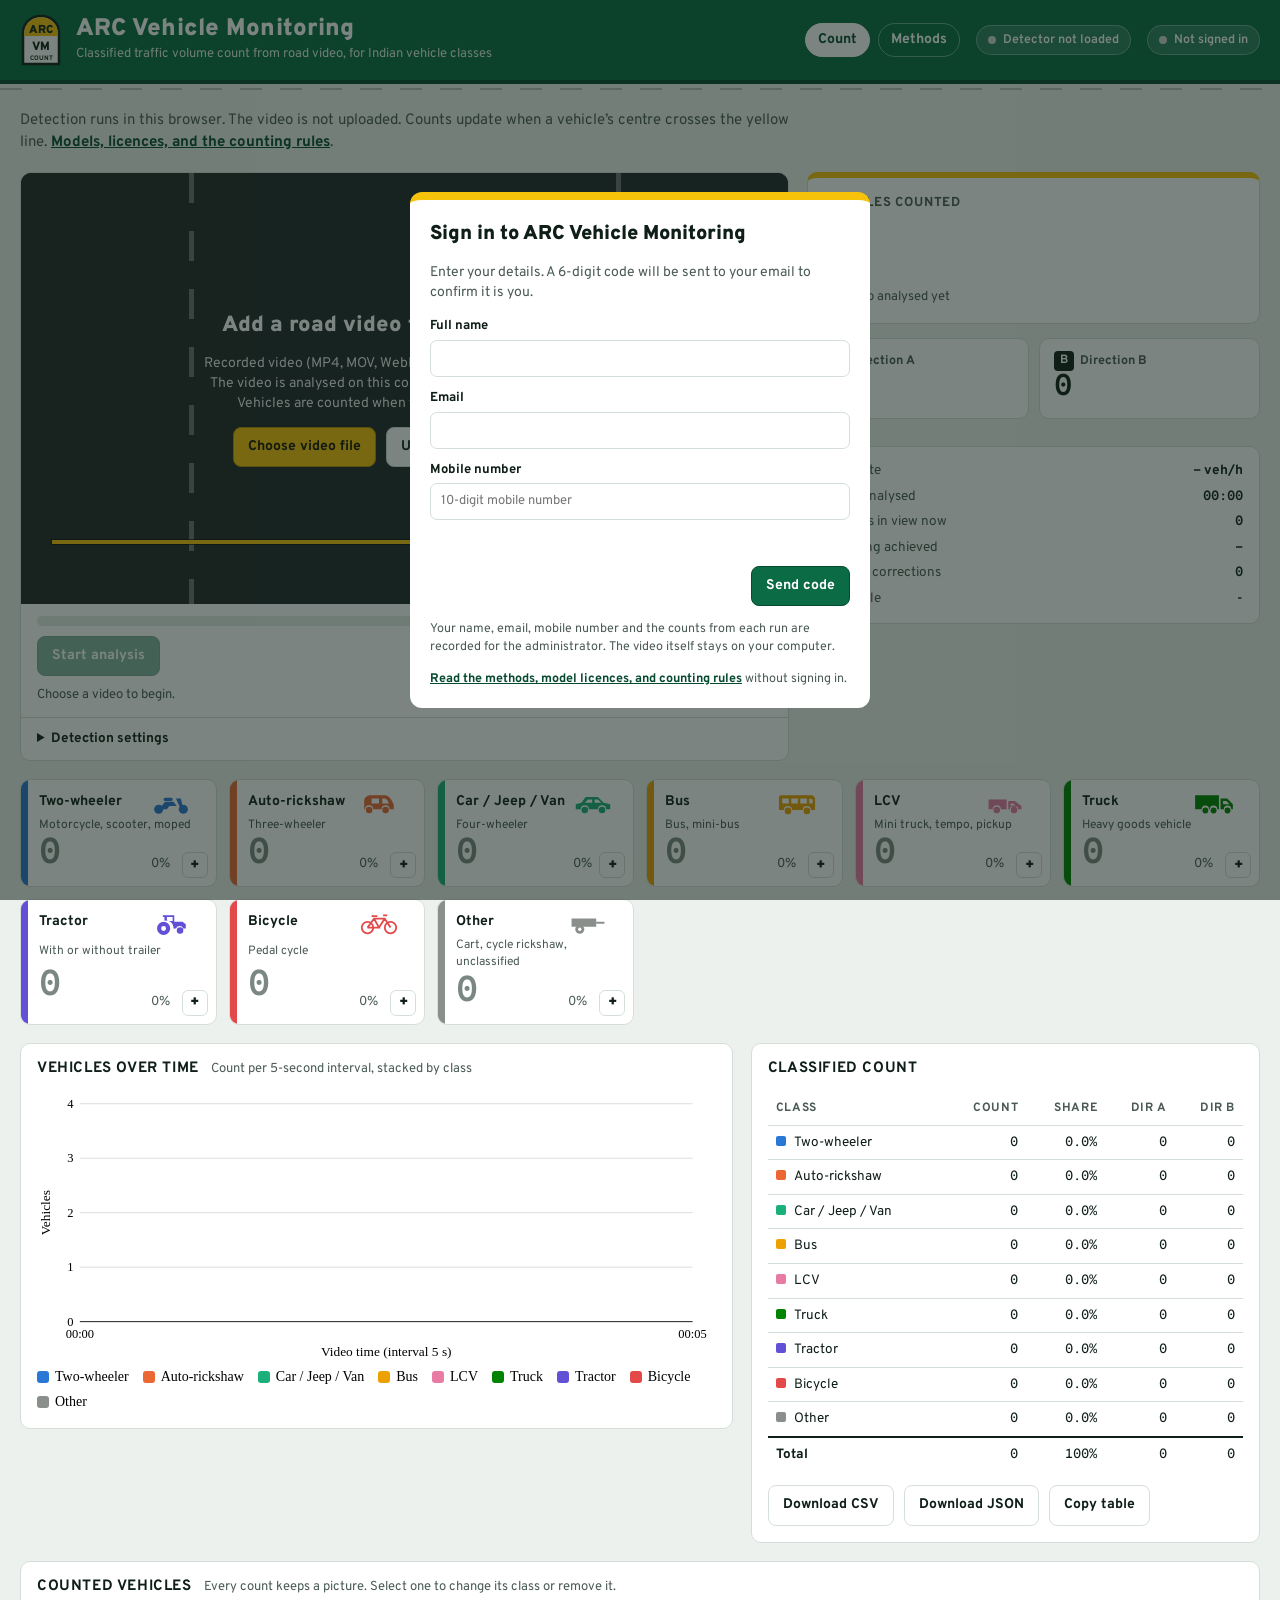
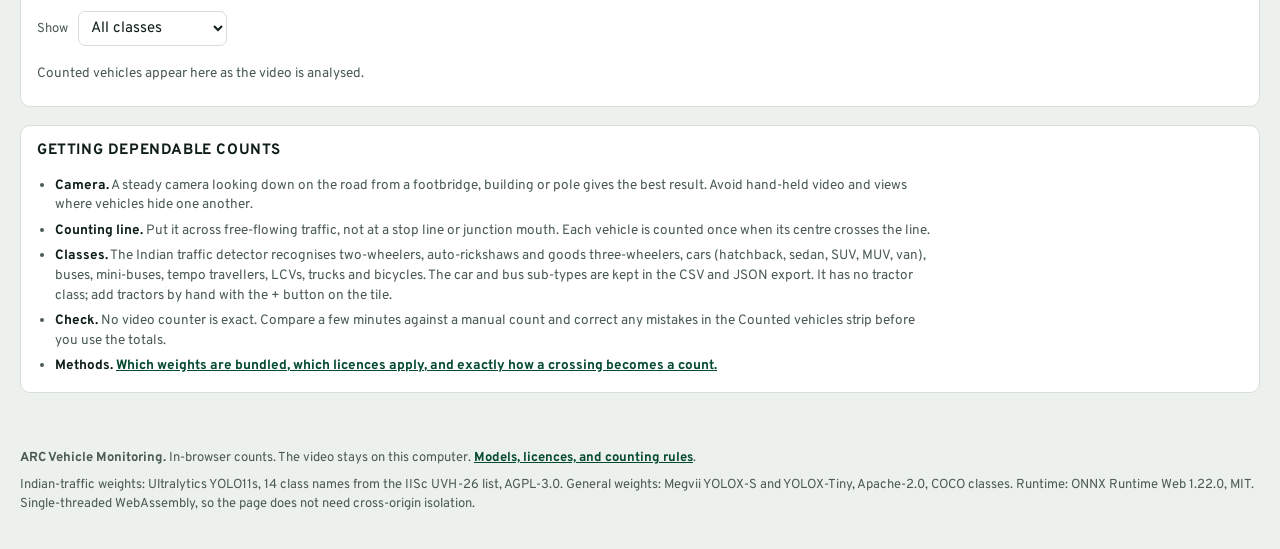
==== commit b506f853: "Turn the counter into a documented static site for GitHub Pages. Split the page into CSS and JS, add" ====
--- a/index.html
+++ b/index.html
@@ -3,194 +3,17 @@
 <head>
 <meta charset="utf-8">
 <meta name="viewport" content="width=device-width, initial-scale=1">
+<meta name="description" content="Count Indian road traffic from video in the browser. YOLO11s with UVH-26 classes, plus Megvii YOLOX, running on ONNX Runtime Web. The video stays on your computer.">
 <title>ARC Vehicle Monitoring</title>
+<link rel="icon" href="favicon.svg" type="image/svg+xml">
 <link rel="preconnect" href="https://fonts.googleapis.com">
 <link rel="preconnect" href="https://fonts.gstatic.com" crossorigin>
 <link href="https://fonts.googleapis.com/css2?family=Overpass:wght@400;600;700;900&family=Overpass+Mono:wght@500;700&display=swap" rel="stylesheet">
-<style>
-:root {
-  /* Layout idea: a highway-sign header over a survey desk - video stage left, running count right,
-     class tiles, then the survey sheet (chart + table) and the audit strip. Single light theme by choice. */
-  color-scheme: light;
-  --bg: #edf1ee;
-  --panel: #ffffff;
-  --ink: #0f1f18;
-  --ink-2: #4b5b54;
-  --ink-3: #7b8882;
-  --rule: #d6ded9;
-  --sign: #0a6b45;        /* highway direction-sign green */
-  --sign-deep: #064a30;
-  --marker: #f6c20a;      /* kilometre-stone and road-marking yellow */
-  --asphalt: #23292b;
-  --good: #1b7f3b;
-  --warn: #a8650a;
-  --crit: #b3261e;
-  --font: "Overpass", "Segoe UI", Roboto, Arial, sans-serif;
-  --mono: "Overpass Mono", ui-monospace, Consolas, monospace;
-  --chart-font: "Times New Roman", Times, serif;
-  --r: 10px;
-}
-* { box-sizing: border-box; }
-html, body { margin: 0; }
-body { background: var(--bg); color: var(--ink); font-family: var(--font); font-size: 15px; line-height: 1.45; }
-button, input, select { font: inherit; color: inherit; }
-button { cursor: pointer; }
-:focus-visible { outline: 3px solid var(--marker); outline-offset: 2px; }
-h1, h2, h3 { margin: 0; text-wrap: balance; }
-.num { font-family: var(--mono); font-variant-numeric: tabular-nums; }
-
-/* Header: the sign board */
-.board { background: var(--sign); color: #fff; border-bottom: 4px solid var(--sign-deep); position: relative; }
-.board::after { content: ""; position: absolute; left: 0; right: 0; bottom: -10px; height: 2px;
-  background: repeating-linear-gradient(90deg, var(--ink-3) 0 22px, transparent 22px 40px); opacity: .45; }
-.board-in { max-width: 1320px; margin: 0 auto; padding: 14px 20px; display: flex; align-items: center; gap: 16px; flex-wrap: wrap; }
-.brand { display: flex; align-items: center; gap: 14px; margin-right: auto; }
-.brand svg { flex: none; }
-.brand h1 { font-size: 24px; font-weight: 900; letter-spacing: .01em; line-height: 1.1; }
-.brand p { margin: 2px 0 0; font-size: 13px; opacity: .88; }
-.chip { display: inline-flex; align-items: center; gap: 7px; padding: 5px 11px; border-radius: 999px; font-size: 12.5px; font-weight: 600;
-  background: rgba(255,255,255,.14); border: 1px solid rgba(255,255,255,.3); white-space: nowrap; }
-.chip i { width: 8px; height: 8px; border-radius: 50%; background: #cfd8d3; flex: none; }
-.chip.ok i { background: #7be3a4; } .chip.busy i { background: var(--marker); } .chip.bad i { background: #ff9d94; }
-.linkbtn { background: none; border: 0; color: inherit; text-decoration: underline; padding: 0; font-size: 12.5px; }
-
-main { max-width: 1320px; margin: 0 auto; padding: 26px 20px 48px; display: grid; gap: 18px; }
-.card { background: var(--panel); border: 1px solid var(--rule); border-radius: var(--r); }
-.card-h { display: flex; align-items: baseline; gap: 12px; padding: 14px 16px 0; flex-wrap: wrap; }
-.card-h h2 { font-size: 15px; font-weight: 700; letter-spacing: .04em; text-transform: uppercase; }
-.card-h .hint { color: var(--ink-2); font-size: 13px; }
-.card-b { padding: 14px 16px 16px; }
-.banner { padding: 10px 14px; border-radius: 8px; font-size: 13.5px; border: 1px solid; display: flex; gap: 10px; align-items: flex-start; }
-.banner.info { background: #f2f7f4; border-color: #c8d9cf; }
-.banner.warn { background: #fff7e3; border-color: #ecd28a; color: #5a3d00; }
-.banner.crit { background: #fdecea; border-color: #f0b8b3; color: #7a1610; }
-.banner b { font-weight: 700; }
-[hidden] { display: none !important; }
-
-/* Row 1 */
-.top { display: grid; grid-template-columns: minmax(0, 1.7fr) minmax(300px, 1fr); gap: 18px; align-items: start; }
-@media (max-width: 960px) { .top { grid-template-columns: 1fr; } }
-.stage { position: relative; background: var(--asphalt); border-radius: var(--r) var(--r) 0 0; overflow: hidden; aspect-ratio: 16 / 9; }
-.stage canvas { position: absolute; inset: 0; width: 100%; height: 100%; object-fit: contain; display: block; touch-action: none; }
-.stage video { position: absolute; width: 2px; height: 2px; opacity: 0; pointer-events: none; left: 0; top: 0; }
-.drop { position: absolute; inset: 0; display: flex; flex-direction: column; align-items: center; justify-content: center; gap: 12px; text-align: center; color: #fff; padding: 20px;
-  background: repeating-linear-gradient(180deg, rgba(255,255,255,.34) 0 30px, transparent 30px 58px) 22% 0 / 5px 100% no-repeat,
-    repeating-linear-gradient(180deg, rgba(255,255,255,.34) 0 30px, transparent 30px 58px) 78% 0 / 5px 100% no-repeat, var(--asphalt); }
-.drop::after { content: ""; position: absolute; left: 4%; right: 4%; bottom: 14%; height: 4px; background: var(--marker); box-shadow: 0 0 0 1px rgba(0,0,0,.6); }
-.drop.over { background-color: var(--sign-deep); }
-.drop > * { position: relative; z-index: 1; }
-.drop h2 { font-size: 22px; font-weight: 900; }
-.drop p { margin: 0; max-width: 46ch; font-size: 14px; opacity: .9; }
-.btn { border: 1px solid var(--rule); background: #fff; border-radius: 8px; padding: 9px 14px; font-weight: 700; font-size: 14px; display: inline-flex; align-items: center; gap: 8px; }
-.btn:hover { border-color: var(--ink-3); }
-.btn.primary { background: var(--sign); border-color: var(--sign-deep); color: #fff; }
-.btn.primary:hover { background: var(--sign-deep); }
-.btn.accent { background: var(--marker); border-color: #b98f00; color: #1c1600; }
-.btn.small { padding: 5px 10px; font-size: 13px; }
-.btn:disabled { opacity: .5; cursor: not-allowed; }
-.overlay-msg { position: absolute; left: 12px; bottom: 12px; right: 12px; display: flex; gap: 10px; align-items: center; background: rgba(15,31,24,.88); color: #fff; padding: 10px 12px; border-radius: 8px; font-size: 13.5px; }
-.overlay-msg .bar { flex: 1; height: 6px; border-radius: 3px; background: rgba(255,255,255,.2); overflow: hidden; min-width: 60px; }
-.overlay-msg .bar b { display: block; height: 100%; width: 0; background: var(--marker); }
-.transport { padding: 12px 16px; display: grid; gap: 10px; }
-.progress { height: 10px; border-radius: 5px; background: #e4eae6; overflow: hidden; }
-.progress b { display: block; height: 100%; width: 0; background: var(--sign); }
-.trow { display: flex; gap: 10px; align-items: center; flex-wrap: wrap; }
-.trow .grow { flex: 1; }
-.meta { font-size: 13px; color: var(--ink-2); }
-.meta .num { color: var(--ink); font-weight: 700; }
-details.settings { border-top: 1px solid var(--rule); }
-details.settings summary { padding: 11px 16px; font-weight: 700; font-size: 13.5px; cursor: pointer; }
-.set-grid { display: grid; grid-template-columns: repeat(auto-fit, minmax(210px, 1fr)); gap: 14px 18px; padding: 2px 16px 16px; }
-.field { display: grid; gap: 4px; font-size: 13px; }
-.field label, .field .lab { font-weight: 700; }
-.field small { color: var(--ink-2); }
-.field select, .field input[type=text], .field input[type=email], .field input[type=tel] { border: 1px solid var(--rule); border-radius: 7px; padding: 8px 10px; background: #fff; width: 100%; }
-.check { display: flex; gap: 8px; align-items: flex-start; font-size: 13px; }
-.check input { margin-top: 3px; }
-
-/* Summary column */
-.sum { display: grid; gap: 14px; }
-.total { padding: 16px; display: grid; gap: 4px; border-top: 6px solid var(--marker); border-radius: var(--r); }
-.total .lab { font-size: 13px; font-weight: 700; letter-spacing: .06em; text-transform: uppercase; color: var(--ink-2); }
-.total .big { font-family: var(--mono); font-weight: 700; font-size: 68px; line-height: 1; font-variant-numeric: tabular-nums; letter-spacing: -.02em; }
-.total .sub { font-size: 13px; color: var(--ink-2); }
-.dirs { display: grid; grid-template-columns: 1fr 1fr; gap: 10px; }
-.dir { padding: 12px 14px; }
-.dir .lab { font-size: 12.5px; font-weight: 700; color: var(--ink-2); display: flex; gap: 6px; align-items: center; }
-.dir .lab b { display: inline-grid; place-items: center; width: 20px; height: 20px; border-radius: 4px; background: var(--ink); color: #fff; font-size: 12px; }
-.dir .v { font-family: var(--mono); font-size: 30px; font-weight: 700; line-height: 1.15; }
-.kv { display: grid; grid-template-columns: auto 1fr; gap: 6px 14px; font-size: 13.5px; padding: 14px 16px; }
-.kv dt { color: var(--ink-2); } .kv dd { margin: 0; font-weight: 700; text-align: right; }
-
-/* Class tiles */
-.tiles { display: grid; grid-template-columns: repeat(auto-fill, minmax(190px, 1fr)); gap: 12px; }
-.tile { position: relative; padding: 12px 12px 12px 18px; display: grid; grid-template-columns: 1fr auto; gap: 2px 8px; overflow: hidden; }
-.tile::before { content: ""; position: absolute; left: 0; top: 0; bottom: 0; width: 7px; background: var(--c); }
-.tile .ico { color: var(--c); grid-row: 1; grid-column: 2; }
-.tile .name { font-weight: 700; font-size: 14px; white-space: nowrap; }
-.tile .sub { grid-column: 1 / -1; font-size: 12px; color: var(--ink-2); min-height: 1.4em; }
-.tile .v { font-family: var(--mono); font-size: 36px; font-weight: 700; line-height: 1.05; }
-.tile .share { align-self: end; justify-self: end; font-size: 13px; color: var(--ink-2); }
-.tile .add { position: absolute; right: 8px; bottom: 8px; width: 26px; height: 26px; border-radius: 6px; border: 1px solid var(--rule); background: #fff; font-weight: 900; line-height: 1; }
-.tile .share { padding-right: 34px; }
-.tile.off .v { color: var(--ink-3); }
-.tile .tag { font-size: 11px; font-weight: 700; color: var(--warn); }
-
-/* Survey sheet */
-.sheet { display: grid; grid-template-columns: minmax(0, 1.4fr) minmax(0, 1fr); gap: 18px; align-items: start; }
-@media (max-width: 960px) { .sheet { grid-template-columns: 1fr; } }
-.chart-wrap { position: relative; }
-.chart-wrap svg { width: 100%; height: auto; display: block; font-family: var(--chart-font); }
-.legend { display: flex; flex-wrap: wrap; gap: 4px 14px; font-family: var(--chart-font); color: #000; font-size: 14px; margin-top: 6px; }
-.legend span { display: inline-flex; align-items: center; gap: 6px; }
-.legend i { width: 12px; height: 12px; border-radius: 3px; background: var(--c); }
-.tip { position: absolute; pointer-events: none; background: #fff; border: 1px solid #000; padding: 6px 8px; font-family: var(--chart-font); color: #000; font-size: 13.5px; line-height: 1.3; border-radius: 4px; white-space: nowrap; z-index: 3; }
-.tblwrap { overflow-x: auto; }
-table { border-collapse: collapse; width: 100%; font-size: 13.5px; }
-th, td { padding: 7px 8px; border-bottom: 1px solid var(--rule); text-align: right; white-space: nowrap; }
-th:first-child, td:first-child { text-align: left; }
-th { font-size: 12px; text-transform: uppercase; letter-spacing: .05em; color: var(--ink-2); }
-td .sw { display: inline-block; width: 10px; height: 10px; border-radius: 2px; background: var(--c); margin-right: 8px; }
-tfoot td { font-weight: 700; border-top: 2px solid var(--ink); border-bottom: 0; }
-td.num { font-weight: 500; }
-
-/* Audit strip */
-.audit-tools { display: flex; gap: 10px; align-items: center; flex-wrap: wrap; margin-bottom: 12px; }
-.audit-tools select { border: 1px solid var(--rule); border-radius: 7px; padding: 6px 8px; background: #fff; }
-.strip { display: grid; grid-template-columns: repeat(auto-fill, minmax(112px, 1fr)); gap: 10px; }
-.ev { border: 1px solid var(--rule); border-radius: 8px; background: #fff; padding: 0; overflow: hidden; text-align: left; display: grid; }
-.ev:hover { border-color: var(--ink-3); }
-.ev .ph { aspect-ratio: 4 / 3; background: #e9eeea center / contain no-repeat; display: grid; place-items: center; color: var(--ink-3); font-size: 11px; }
-.ev .cap { padding: 5px 7px 6px; border-top: 4px solid var(--c); font-size: 12px; line-height: 1.25; }
-.ev .cap b { display: block; font-size: 12.5px; white-space: nowrap; overflow: hidden; text-overflow: ellipsis; }
-.ev .cap span { color: var(--ink-2); font-family: var(--mono); font-size: 11.5px; }
-.ev.removed { opacity: .45; } .ev.removed .cap b { text-decoration: line-through; }
-.ev.edited .cap b::after { content: " (edited)"; font-weight: 400; color: var(--ink-2); }
-.empty { color: var(--ink-2); font-size: 13.5px; padding: 6px 0; }
-
-/* Dialogs */
-.scrim { position: fixed; inset: 0; background: rgba(15,31,24,.55); display: grid; place-items: center; padding: 16px; z-index: 20; overflow: auto; }
-.dialog { background: #fff; border-radius: 12px; width: min(560px, 100%); padding: 20px; display: grid; gap: 14px; border-top: 8px solid var(--marker); }
-.dialog h2 { font-size: 20px; font-weight: 900; }
-.dialog p { margin: 0; color: var(--ink-2); font-size: 14px; }
-.opts { display: grid; grid-template-columns: repeat(auto-fill, minmax(150px, 1fr)); gap: 8px; }
-.opt { border: 1px solid var(--rule); border-left: 7px solid var(--c); border-radius: 7px; background: #fff; padding: 8px 10px; text-align: left; font-weight: 700; font-size: 13.5px; }
-.opt[aria-pressed=true] { background: #eef5f1; border-color: var(--sign); border-left-color: var(--c); }
-.dialog .row { display: flex; gap: 10px; flex-wrap: wrap; justify-content: flex-end; }
-.dialog .evbig { display: flex; gap: 14px; align-items: center; }
-.dialog .evbig img { width: 180px; max-width: 45%; border-radius: 8px; border: 1px solid var(--rule); }
-.err { color: var(--crit); font-size: 13.5px; font-weight: 600; min-height: 1.3em; }
-.signin .dialog { width: min(460px, 100%); }
-.notes { font-size: 13.5px; color: var(--ink-2); display: grid; gap: 6px; padding-left: 18px; margin: 0; max-width: 100ch; }
-.notes b { color: var(--ink); }
-.foot { display: flex; gap: 10px; align-items: center; flex-wrap: wrap; }
-.toast { position: fixed; left: 50%; bottom: 22px; transform: translateX(-50%); background: var(--ink); color: #fff; padding: 10px 16px; border-radius: 8px; font-size: 14px; z-index: 30; max-width: calc(100% - 32px); }
-@media (max-width: 520px) { .total .big { font-size: 52px; } .brand h1 { font-size: 20px; } }
-@media (prefers-reduced-motion: no-preference) { .progress b, .overlay-msg .bar b { transition: width .25s linear; } }
-</style>
+<link rel="stylesheet" href="css/styles.css">
 </head>
 <body>
 
+<a class="skip" href="#content">Skip to the count</a>
 <header class="board">
   <div class="board-in">
     <div class="brand">
@@ -206,13 +29,19 @@
         <p>Classified traffic volume count from road video, for Indian vehicle classes</p>
       </div>
     </div>
+    <nav class="nav" aria-label="Site">
+      <a href="index.html" aria-current="page">Count</a>
+      <a href="methods.html">Methods</a>
+    </nav>
     <span class="chip" id="engineChip"><i></i><span id="engineText">Detector not loaded</span></span>
     <span class="chip" id="syncChip"><i></i><span id="syncText">Preview mode</span></span>
     <span class="chip" id="userChip" hidden><span id="userText"></span> <button class="linkbtn" id="signOut" type="button">Sign out</button></span>
   </div>
 </header>
 
-<main>
+<main id="content">
+  <p class="lede">Detection runs in this browser. The video is not uploaded. Counts update when a vehicle’s centre crosses the yellow line. <a href="methods.html">Models, licences, and the counting rules</a>.</p>
+
   <div class="banner info" id="previewBanner" hidden>
     <span><b>Preview mode.</b> Sign-in and Google Drive logging are switched off because no log address is set in <span class="num">config.js</span>. Counting works fully.</span>
   </div>
@@ -235,6 +64,14 @@
         <div class="overlay-msg" id="loadMsg" hidden><span id="loadText">Loading</span><span class="bar"><b id="loadBar"></b></span><span class="num" id="loadPct"></span></div>
       </div>
       <div class="transport">
+        <div class="model-load" id="modelLoad" hidden>
+          <div class="trow">
+            <span id="modelLoadText">Loading detector</span>
+            <span class="grow"></span>
+            <span class="num" id="modelLoadPct"></span>
+          </div>
+          <div class="progress" id="modelLoadBarWrap" role="progressbar" aria-valuemin="0" aria-valuemax="100" aria-valuenow="0" aria-label="Detector download"><b id="modelLoadBar"></b></div>
+        </div>
         <div class="progress" aria-hidden="true"><b id="progBar"></b></div>
         <div class="trow">
           <button class="btn primary" id="startBtn" type="button" disabled>Start analysis</button>
@@ -337,6 +174,7 @@
         </table>
         <div class="foot" style="margin-top:14px">
           <button class="btn" id="csvBtn" type="button">Download CSV</button>
+          <button class="btn" id="jsonBtn" type="button">Download JSON</button>
           <button class="btn" id="copyBtn" type="button">Copy table</button>
         </div>
       </div>
@@ -364,12 +202,18 @@
       <ul class="notes">
         <li><b>Camera.</b> A steady camera looking down on the road from a footbridge, building or pole gives the best result. Avoid hand-held video and views where vehicles hide one another.</li>
         <li><b>Counting line.</b> Put it across free-flowing traffic, not at a stop line or junction mouth. Each vehicle is counted once when its centre crosses the line.</li>
-        <li><b>Classes.</b> The Indian traffic detector recognises two-wheelers, auto-rickshaws and goods three-wheelers, cars (hatchback, sedan, SUV, MUV, van), buses, mini-buses, tempo travellers, LCVs, trucks and bicycles. The car and bus sub-types are kept in the CSV export. It has no tractor class; add tractors by hand with the + button on the tile.</li>
+        <li><b>Classes.</b> The Indian traffic detector recognises two-wheelers, auto-rickshaws and goods three-wheelers, cars (hatchback, sedan, SUV, MUV, van), buses, mini-buses, tempo travellers, LCVs, trucks and bicycles. The car and bus sub-types are kept in the CSV and JSON export. It has no tractor class; add tractors by hand with the + button on the tile.</li>
         <li><b>Check.</b> No video counter is exact. Compare a few minutes against a manual count and correct any mistakes in the Counted vehicles strip before you use the totals.</li>
+        <li><b>Methods.</b> <a href="methods.html">Which weights are bundled, which licences apply, and exactly how a crossing becomes a count.</a></li>
       </ul>
     </div>
   </section>
 </main>
+
+<footer class="site-foot">
+  <p><b>ARC Vehicle Monitoring.</b> In-browser counts. The video stays on this computer. <a href="methods.html">Models, licences, and counting rules</a>.</p>
+  <p>Indian-traffic weights: Ultralytics YOLO11s, 14 class names from the IISc UVH-26 list, AGPL-3.0. General weights: Megvii YOLOX-S and YOLOX-Tiny, Apache-2.0, COCO classes. Runtime: ONNX Runtime Web 1.22.0, MIT. Single-threaded WebAssembly, so the page does not need cross-origin isolation.</p>
+</footer>
 
 <div class="scrim signin" id="signin" hidden>
   <form class="dialog" id="signForm" novalidate>
@@ -387,6 +231,7 @@
     <div class="err" id="signErr" role="alert"></div>
     <div class="row"><button class="btn primary" id="signBtn" type="submit">Send code</button></div>
     <p style="font-size:12.5px">Your name, email, mobile number and the counts from each run are recorded for the administrator. The video itself stays on your computer.</p>
+    <p style="font-size:12.5px"><a href="methods.html">Read the methods, model licences, and counting rules</a> without signing in.</p>
   </form>
 </div>
 
@@ -426,912 +271,6 @@
 <div class="toast" id="toast" hidden role="status"></div>
 
 <script src="config.js"></script>
-<script>
-(() => {
-'use strict';
-const $ = (id) => document.getElementById(id);
-const CFG = window.ARC_CONFIG || {};
-const ENDPOINT = String(CFG.endpoint || '').trim();
-const PREVIEW = !ENDPOINT;
-const LINKS_OK = CFG.liveSources !== false;   // off inside the Claude preview, which blocks outside video and screen capture
-
-/* ---------- Vehicle classes (fixed order, fixed colours) ---------- */
-const CATS = [
-  { id: 'two', label: 'Two-wheeler', sub: 'Motorcycle, scooter, moped', color: '#2a78d6', icon: '<circle cx="9" cy="21" r="5.5"/><circle cx="39" cy="21" r="5.5"/><path d="M9 21l8-9h10l4 5h-9l-3 4zM30 8h6l3 13h-3z"/><rect x="15" y="7" width="11" height="4" rx="2"/>' },
-  { id: 'auto', label: 'Auto-rickshaw', sub: 'Three-wheeler', color: '#eb6834', icon: '<path d="M6 21V11c0-4 3-7 8-7h17c5 0 9 6 11 12v5h-5a5 5 0 00-10 0H17a5 5 0 00-10 0zm9-13v6h9V8zm13 0v6h8c-1-3-3-6-5-6z" fill-rule="evenodd"/><circle cx="12" cy="22" r="4"/><circle cx="32" cy="22" r="4"/>' },
-  { id: 'car', label: 'Car / Jeep / Van', sub: 'Four-wheeler', color: '#1baf7a', icon: '<path d="M3 21v-6l7-2 5-7h15l7 7 8 2v6h-5a5 5 0 00-10 0H19a5 5 0 00-10 0zm15-12l-4 4h9V9zm8 0v4h8l-4-4z" fill-rule="evenodd"/><circle cx="14" cy="22" r="4"/><circle cx="35" cy="22" r="4"/>' },
-  { id: 'bus', label: 'Bus', sub: 'Bus, mini-bus', color: '#eda100', icon: '<path d="M2 22V7c0-2 1-3 3-3h36c3 0 5 2 5 5v13h-5a5 5 0 00-10 0H18a5 5 0 00-10 0zM6 8v6h8V8zm11 0v6h8V8zm11 0v6h8V8zm11 0v6h4V9z" fill-rule="evenodd"/><circle cx="13" cy="23" r="4"/><circle cx="36" cy="23" r="4"/>' },
-  { id: 'lcv', label: 'LCV', sub: 'Mini truck, tempo, pickup', color: '#e87ba4', icon: '<path d="M4 21V9h22v12h-7a5 5 0 00-10 0zm24 0V11h8l8 6v4h-4a5 5 0 00-10 0zm3-7v4h8l-5-4z" fill-rule="evenodd"/><circle cx="14" cy="22" r="4"/><circle cx="35" cy="22" r="4"/>' },
-  { id: 'truck', label: 'Truck', sub: 'Heavy goods vehicle', color: '#008300', icon: '<path d="M1 21V4h29v17h-2a4.500000000000001 4.500000000000001 0 00-9 0h-1a4.500000000000001 4.500000000000001 0 00-9 0zm31 0V8h8l7 7v6h-2a4.500000000000001 4.500000000000001 0 00-9 0zm3-10v4h8l-4-4z" fill-rule="evenodd"/><circle cx="13.5" cy="22.5" r="3.6"/><circle cx="23.5" cy="22.5" r="3.6"/><circle cx="40.5" cy="22.5" r="3.6"/>' },
-  { id: 'tractor', label: 'Tractor', sub: 'With or without trailer', color: '#6250d6', icon: '<path d="M14 4h14v8h10l4 3v5h-3a5 5 0 00-9 0h-3A9 9 0 0016 10.6V6h-2zm5 2v5h7V6z" fill-rule="evenodd"/><path d="M15 12a8 8 0 100 16 8 8 0 000-16zm0 5a3 3 0 110 6 3 3 0 010-6z" fill-rule="evenodd"/><circle cx="35" cy="22.5" r="4"/>' },
-  { id: 'cycle', label: 'Bicycle', sub: 'Pedal cycle', color: '#e34948', icon: '<g fill="none" stroke="currentColor" stroke-width="2.2"><circle cx="10" cy="19" r="7"/><circle cx="38" cy="19" r="7"/><path d="M10 19l8-11h13l7 11M18 8l6 11h-14M31 8l-7 11M15 5h7M29 4h5"/></g>' },
-  { id: 'other', label: 'Other', sub: 'Cart, cycle rickshaw, unclassified', color: '#8a8f8c', icon: '<path d="M4 8h30v10H4z"/><path d="M34 13h10" stroke="currentColor" stroke-width="2.5"/><circle cx="14" cy="21" r="5.5"/><circle cx="14" cy="21" r="2" fill="#fff"/>' }
-];
-const CI = Object.fromEntries(CATS.map((c, i) => [c.id, i]));
-const COCO_MAP = (() => { const m = new Array(80).fill(-1); m[1] = CI.cycle; m[2] = CI.car; m[3] = CI.two; m[5] = CI.bus; m[7] = CI.truck; return m; })();
-const COCO_NAMES = { 1: 'bicycle', 2: 'car', 3: 'motorcycle', 5: 'bus', 7: 'truck' };
-const RUNTIME = { parts: ['ort/runtime.part0.wasm', 'ort/runtime.part1.wasm'], bytes: 21872216 };
-const MODELS = {
-  // IISc UVH-26 detector, trained on Indian urban traffic (YOLOv11-S).
-  india: { name: 'UVH-26 YOLOv11-S', kind: 'ultra', size: 640, bytes: 37948643, parts: ['models/uvh26_s.part0.js', 'models/uvh26_s.part1.js', 'models/uvh26_s.part2.js', 'models/uvh26_s.part3.js', 'models/uvh26_s.part4.js'], names: ['Hatchback', 'Sedan', 'SUV', 'MUV', 'Bus', 'Truck', 'Three-wheeler', 'Two-wheeler', 'LCV', 'Mini-bus', 'Tempo-traveller', 'Bicycle', 'Van', 'Others'] },
-  accurate: { name: 'YOLOX-S', kind: 'yolox', size: 640, bytes: 35858002, parts: ['models/yolox_s.part0.js', 'models/yolox_s.part1.js', 'models/yolox_s.part2.js', 'models/yolox_s.part3.js'] },
-  fast: { name: 'YOLOX-Tiny', kind: 'yolox', size: 416, bytes: 20219662, parts: ['models/yolox_tiny.part0.js', 'models/yolox_tiny.part1.js', 'models/yolox_tiny.part2.js'] }
-};
-
-const hasRVFC = 'requestVideoFrameCallback' in HTMLVideoElement.prototype;
-
-/* ---------- State ---------- */
-const video = $('video'), view = $('view'), vctx = view.getContext('2d');
-const frame = document.createElement('canvas'), fctx = frame.getContext('2d', { willReadFrequently: true });
-const probe = document.createElement('canvas'); probe.width = probe.height = 20;
-const pctx = probe.getContext('2d', { willReadFrequently: true });
-const thumbC = document.createElement('canvas'), tctx = thumbC.getContext('2d');
-const S = {
-  phase: 'empty',            // empty | ready | loading | running | paused | done
-  file: null, url: null, dur: 0, FW: 1280, FH: 720,
-  line: { ax: 0.04, ay: 0.62, bx: 0.96, by: 0.62 },
-  tracks: [], nextTrack: 1, events: [], seq: 0, edits: 0,
-  t: 0, nextT: 0, lastSampleT: -1, samples: 0, busy: false, frameId: 0, flashUntil: -1,
-  wallStart: 0, wallAccum: 0, autoPaused: false, lastDets: [],
-  runId: null, runStarted: null, engineKey: null, backend: null, engineReady: false,
-  custom: null, showAll: false, dirty: true, user: null, lastSync: 0, syncTimer: null,
-  live: false, stream: null, hls: null, remote: false, checked: false, liveT0: 0, hiddenAt: 0, missed: 0
-};
-let worker = null, initResolve = null, initReject = null;
-
-const fmtT = (s) => { s = Math.max(0, Math.floor(s || 0)); const h = Math.floor(s / 3600), m = Math.floor(s % 3600 / 60), ss = s % 60; return (h ? String(h).padStart(2, '0') + ':' : '') + String(m).padStart(2, '0') + ':' + String(ss).padStart(2, '0'); };
-const esc = (s) => String(s).replace(/[&<>"']/g, (c) => ({ '&': '&amp;', '<': '&lt;', '>': '&gt;', '"': '&quot;', "'": '&#39;' }[c]));
-let toastTimer = 0;
-function toast(msg) { const t = $('toast'); t.textContent = msg; t.hidden = false; clearTimeout(toastTimer); toastTimer = setTimeout(() => { t.hidden = true; }, 4200); }
-function warn(msg, level) { const b = $('warnBanner'); if (!msg) { b.hidden = true; return; } $('warnText').textContent = msg; b.className = 'banner ' + (level || 'warn'); b.hidden = false; }
-function setChip(id, cls, text) { $(id).className = 'chip ' + cls; $(id === 'engineChip' ? 'engineText' : 'syncText').textContent = text; }
-
-/* ---------- Tracking and counting (pure logic, also used by tests) ---------- */
-// far: how far past the line (as a share of the vehicle's smaller side) the centre must travel before it is counted.
-const P = { conf: 0.4, low: 0.12, maxAge: 1.0, minHits: 3, far: 0.4 };
-function iouBox(a, b, pad) {
-  const ax = a.x - a.w * pad, ay = a.y - a.h * pad, aw = a.w * (1 + 2 * pad), ah = a.h * (1 + 2 * pad);
-  const bx = b.x - b.w * pad, by = b.y - b.h * pad, bw = b.w * (1 + 2 * pad), bh = b.h * (1 + 2 * pad);
-  const x1 = Math.max(ax, bx), y1 = Math.max(ay, by), x2 = Math.min(ax + aw, bx + bw), y2 = Math.min(ay + ah, by + bh);
-  const inter = Math.max(0, x2 - x1) * Math.max(0, y2 - y1);
-  return inter / (aw * ah + bw * bh - inter + 1e-9);
-}
-// Share of the smaller box that lies inside the other: a box nested in another of the same class is the same vehicle.
-function coverBox(a, b) {
-  const x1 = Math.max(a.x, b.x), y1 = Math.max(a.y, b.y), x2 = Math.min(a.x + a.w, b.x + b.w), y2 = Math.min(a.y + a.h, b.y + b.h);
-  return Math.max(0, x2 - x1) * Math.max(0, y2 - y1) / (Math.min(a.w * a.h, b.w * b.h) + 1e-9);
-}
-function similarity(k, d, t, allowDist) {
-  const dt = t - k.t;
-  const pb = { x: k.cx + k.vx * dt - k.w / 2, y: k.cy + k.vy * dt - k.h / 2, w: k.w, h: k.h };
-  let sim = iouBox(pb, d, 0.08);
-  if (allowDist && sim < 0.3) {
-    const ak = k.w * k.h, ad = d.w * d.h, sr = Math.min(ak, ad) / Math.max(ak, ad);
-    if (sr >= 0.35) {
-      const dc = Math.hypot(pb.x + pb.w / 2 - (d.x + d.w / 2), pb.y + pb.h / 2 - (d.y + d.h / 2));
-      const gate = 0.9 * Math.max(k.w, k.h, d.w, d.h) * (k.hits < 2 ? 1.5 : 1);
-      if (dc < gate) sim = Math.max(sim, 0.3 * (1 - dc / gate));
-    }
-  }
-  return sim;
-}
-function greedy(tracks, dets, t, thr, allowDist) {
-  const pairs = [];
-  for (let i = 0; i < tracks.length; i++) for (let j = 0; j < dets.length; j++) {
-    const s = similarity(tracks[i], dets[j], t, allowDist);
-    if (s >= thr) pairs.push([s, i, j]);
-  }
-  pairs.sort((a, b) => b[0] - a[0]);
-  const ut = new Set(tracks.keys()), ud = new Set(dets.keys()), m = [];
-  for (const [, i, j] of pairs) if (ut.has(i) && ud.has(j)) { ut.delete(i); ud.delete(j); m.push([tracks[i], dets[j]]); }
-  return { m, ut: [...ut].map((i) => tracks[i]), ud: [...ud].map((j) => dets[j]) };
-}
-function bestCat(k) { let b = 0, bi = CI.other; for (let i = 0; i < k.votes.length; i++) if (k.votes[i] > b) { b = k.votes[i]; bi = i; } return bi; }
-function bestRaw(k) {
-  let b = 0, bi = null;
-  for (const i in k.rawVotes) if (k.rawVotes[i] > b) { b = k.rawVotes[i]; bi = i; }
-  return bi != null && S.classNames && S.classNames[bi] ? S.classNames[bi] : '';
-}
-function applyDet(k, d, t) {
-  const dt = t - k.t, ncx = d.x + d.w / 2, ncy = d.y + d.h / 2;
-  if (dt > 1e-4) {
-    const ivx = (ncx - k.cx) / dt, ivy = (ncy - k.cy) / dt;
-    if (k.hits < 2) { k.vx = ivx; k.vy = ivy; } else { k.vx = 0.5 * k.vx + 0.5 * ivx; k.vy = 0.5 * k.vy + 0.5 * ivy; }
-  }
-  k.cx = ncx; k.cy = ncy; k.w = 0.6 * d.w + 0.4 * k.w; k.h = 0.6 * d.h + 0.4 * k.h;
-  k.t = t; k.hits++; k.box = d; k.score = d.score;
-  k.votes[d.vote != null ? d.vote : d.cls] += d.score;
-  if (d.raw != null) k.rawVotes[d.raw] = (k.rawVotes[d.raw] || 0) + d.score;
-  k.trail.push(ncx, ncy); if (k.trail.length > 40) k.trail.splice(0, 2);
-}
-function lineGeom() {
-  const L = S.line, ax = L.ax * S.FW, ay = L.ay * S.FH, bx = L.bx * S.FW, by = L.by * S.FH;
-  return { ax, ay, bx, by, len: Math.hypot(bx - ax, by - ay) || 1 };
-}
-function checkCross(k, t, G) {
-  const d = ((k.cx - G.ax) * (G.by - G.ay) - (k.cy - G.ay) * (G.bx - G.ax)) / G.len;
-  const hys = Math.max(3, 0.12 * Math.min(k.w, k.h));
-  const s = d > hys ? 1 : d < -hys ? -1 : 0;
-  if (s !== 0) {
-    if (k.side !== 0 && s !== k.side && !k.counted) {
-      if (k.pending) k.pending = null;           // came back before being confirmed
-      else {
-        const f = k.sideD / (k.sideD - d);
-        const x = k.sideX + (k.cx - k.sideX) * f, y = k.sideY + (k.cy - k.sideY) * f;
-        const u = ((x - G.ax) * (G.bx - G.ax) + (y - G.ay) * (G.by - G.ay)) / (G.len * G.len);
-        if (u >= -0.03 && u <= 1.03) k.pending = { dir: s > 0 ? 'A' : 'B', x, y, t };
-      }
-    }
-    k.side = s; k.sideX = k.cx; k.sideY = k.cy; k.sideD = d;
-  }
-  // Count only a track that has been seen enough and has really moved since it was first seen:
-  // a box that only wobbles on the line is not a passing vehicle.
-  if (k.pending && !k.counted && k.hits >= P.minHits && Math.abs(d) >= P.far * Math.min(k.w, k.h) && Math.hypot(k.cx - k.bornX, k.cy - k.bornY) >= 0.5 * Math.min(k.w, k.h)) return commit(k, t);
-  return null;
-}
-function commit(k, t) {
-  const p = k.pending; k.pending = null; k.counted = true;
-  // A track that broke and re-formed on the line must not count the same vehicle twice.
-  for (let i = S.events.length - 1; i >= 0; i--) {
-    const e = S.events[i];
-    if (p.t - e.t > 2.5) break;
-    if (e.dir === p.dir && e.trackId !== k.id && k.bornNear && k.born >= e.t - 0.3 && !S.tracks.some((o) => o.id === e.trackId && t - o.t < 0.3)
-      && Math.hypot(e.x - p.x, e.y - p.y) < 0.5 * Math.min(k.w, k.h)) { k.event = e; return null; }
-  }
-  // One vehicle seen as two overlapping boxes (rider and load, cab and body) is one count.
-  for (const o of S.tracks) {
-    if (o !== k && o.counted && o.event && t - o.t < 0.3 && p.t - o.event.t < 3 && (iouBox(o.box, k.box, 0) > 0.45 || (bestCat(o) === bestCat(k) && coverBox(o.box, k.box) > 0.5))) { k.event = o.event; return null; }
-  }
-  const ev = { n: ++S.seq, t: p.t, x: p.x, y: p.y, dir: p.dir, cat: bestCat(k), auto: bestCat(k), raw: bestRaw(k), trackId: k.id, manual: false, removed: false, added: false, thumb: null };
-  k.event = ev; S.events.push(ev);
-  return ev;
-}
-// Some detectors add a loose, frame-filling box around vehicles they have already boxed properly.
-// Drop a very large, not-very-confident box that swallows another detection.
-function pruneGiants(dets) {
-  const area = S.FW * S.FH;
-  return dets.filter((g) => {
-    if (g.w * g.h < 0.2 * area || g.score >= 0.75) return true;
-    for (const d of dets) {
-      if (d === g || d.score < g.score - 0.15 || d.w * d.h >= 0.9 * g.w * g.h) continue;
-      const ix = Math.min(g.x + g.w, d.x + d.w) - Math.max(g.x, d.x), iy = Math.min(g.y + g.h, d.y + d.h) - Math.max(g.y, d.y);
-      if (ix > 0 && iy > 0 && ix * iy >= 0.7 * d.w * d.h) return false;
-    }
-    return true;
-  });
-}
-function trackStep(dets, t) {
-  dets = pruneGiants(dets);
-  const G = lineGeom();
-  const hi = dets.filter((d) => d.score >= P.conf), lo = dets.filter((d) => d.score < P.conf);
-  const a = greedy(S.tracks, hi, t, 0.1, true);
-  const b = greedy(a.ut.filter((k) => k.hits >= 2), lo, t, 0.4, false);
-  const matched = a.m.concat(b.m), fresh = [];
-  for (const [k, d] of matched) applyDet(k, d, t);
-  for (const d of a.ud) {
-    if (matched.some(([k]) => iouBox(k.box, d, 0) > 0.6)) continue;
-    const bx = d.x + d.w / 2, by = d.y + d.h / 2;
-    const bd = Math.abs((bx - G.ax) * (G.by - G.ay) - (by - G.ay) * (G.bx - G.ax)) / G.len;
-    const k = { id: S.nextTrack++, cx: bx, cy: by, w: d.w, h: d.h, vx: 0, vy: 0, t, born: t, bornX: bx, bornY: by, bornNear: bd < Math.min(d.w, d.h), hits: 0, votes: new Float32Array(CATS.length), rawVotes: {}, trail: [], side: 0, sideX: 0, sideY: 0, sideD: 0, counted: false, pending: null, event: null, box: d, score: d.score };
-    applyDet(k, d, t); S.tracks.push(k); matched.push([k, d]);
-  }
-  for (const [k] of matched) {
-    const ev = checkCross(k, t, G);
-    if (ev) fresh.push([ev, k]);
-    if (k.event && k.event.trackId === k.id) {
-      k.event.raw = bestRaw(k);
-      const c = bestCat(k);
-      if (k.event.auto !== c) { k.event.auto = c; if (!k.event.manual) { k.event.cat = c; S.dirty = true; } }
-    }
-  }
-  S.tracks = S.tracks.filter((k) => t - k.t <= (k.hits < 2 ? 0.35 : P.maxAge));
-  return fresh;
-}
-
-/* ---------- Auto-rickshaw colour rule ---------- */
-function yellowShare(d) {
-  pctx.drawImage(frame, d.x, d.y, d.w, d.h, 0, 0, 20, 20);
-  const px = pctx.getImageData(0, 0, 20, 20).data; let n = 0;
-  for (let i = 0; i < px.length; i += 4) {
-    const r = px[i], g = px[i + 1], b = px[i + 2], mx = Math.max(r, g, b), mn = Math.min(r, g, b);
-    if (mx < 120 || mx - mn < 0.35 * mx) continue;       // dark or washed out
-    if (r >= g * 0.85 && g >= r * 0.6 && b < 0.7 * g) n++;     // hue between amber and yellow
-  }
-  return n / 400;
-}
-function applyAutoRule(dets) {
-  if (!$('autoRule').checked || (S.engineKey !== 'accurate' && S.engineKey !== 'fast')) return;
-  for (const d of dets) {
-    if (d.cls !== CI.car && d.cls !== CI.truck && d.cls !== CI.bus) continue;
-    const ar = d.h / d.w;
-    if (ar < 0.6 || ar > 1.9) continue;
-    if (yellowShare(d) >= 0.09) d.vote = CI.auto;
-  }
-}
-
-/* ---------- Engine ---------- */
-function classMapFromNames(names) {
-  const rules = [
-    [/person|pedestrian|rider|animal|cow|dog/, -1],
-    [/cycle.?rick|cart|hand|animal.?drawn/, CI.other],
-    [/bicycle|^cycle$|pedal/, CI.cycle],
-    [/auto|three|3.?w|rickshaw|tuk|toto/, CI.auto],
-    [/two|2.?w|motor|bike|scoot|moped/, CI.two],
-    [/bus|travell?er/, CI.bus],
-    [/tractor/, CI.tractor],
-    [/lcv|tempo|pick.?up|mini.?truck|light/, CI.lcv],
-    [/truck|lorry|hcv|mav|axle|trailer|tanker|tipper|goods/, CI.truck],
-    [/car|hatch|sedan|suv|muv|van|jeep|taxi|cab/, CI.car],
-    [/vehicle|other/, CI.other]
-  ];
-  return names.map((n) => { const s = n.trim().toLowerCase(); for (const [re, c] of rules) if (re.test(s)) return c; return -1; });
-}
-function ensureEngine() {
-  const key = $('modelSel').value;
-  const sig = key === 'custom' ? 'custom:' + (S.custom ? S.custom.sig : '') : key;
-  if (S.engineReady && S.engineSig === sig) return Promise.resolve();
-  let model;
-  if (key === 'custom') {
-    if (!S.custom) return Promise.reject(new Error('Choose an India-trained .onnx model file in Detection settings first.'));
-    const names = $('customNames').value.split(',').map((s) => s.trim()).filter(Boolean);
-    if (!names.length) return Promise.reject(new Error('Enter the class names of the model, separated by commas.'));
-    const map = classMapFromNames(names);
-    if (!map.some((c) => c >= 0)) return Promise.reject(new Error('None of the class names look like vehicles. Check the list.'));
-    model = { name: S.custom.name, kind: S.custom.kind, size: parseInt($('customSize').value, 10), buffer: S.custom.buffer.slice(0), classMap: map, minScore: P.low };
-    S.classNames = names;
-  } else {
-    const names = MODELS[key].names;
-    model = Object.assign({}, MODELS[key], { classMap: names ? classMapFromNames(names) : COCO_MAP, minScore: P.low });
-    S.classNames = names || COCO_NAMES;
-  }
-  if (!worker) {
-    worker = new Worker('worker.js', { type: 'module' });
-    worker.onmessage = onWorker;
-    worker.onerror = (e) => { if (initReject) initReject(new Error('The detector could not start: ' + (e.message || 'worker error'))); };
-  }
-  S.engineReady = false; S.engineKey = key; S.modelName = model.name;
-  setChip('engineChip', 'busy', 'Loading detector');
-  $('loadMsg').hidden = false;
-  return new Promise((res, rej) => {
-    initResolve = () => { S.engineSig = sig; res(); }; initReject = rej;
-    worker.postMessage({ type: 'init', runtime: RUNTIME, model, backend: 'auto' }, model.buffer ? [model.buffer] : []);
-  }).finally(() => { $('loadMsg').hidden = true; });
-}
-function engineLabel() { return `${S.modelName} on ${S.backend === 'webgpu' ? 'graphics card' : 'processor'}`; }
-function onWorker(e) {
-  const m = e.data;
-  if (m.type === 'progress') {
-    const pct = m.total ? Math.round(100 * m.loaded / m.total) : 0;
-    $('loadText').textContent = m.label; $('loadBar').style.width = pct + '%'; $('loadPct').textContent = m.total > 1 ? pct + '%' : '';
-  } else if (m.type === 'ready') {
-    S.backend = m.backend; S.engineReady = true;
-    setChip('engineChip', 'ok', engineLabel());
-    if (m.note) toast(m.note);
-    if (initResolve) initResolve();
-  } else if (m.type === 'backend') {
-    S.backend = m.backend; setChip('engineChip', 'ok', engineLabel()); toast(m.note);
-  } else if (m.type === 'result') {
-    onResult(m);
-  } else if (m.type === 'error') {
-    if (m.stage === 'init') { setChip('engineChip', 'bad', 'Detector failed'); if (initReject) initReject(new Error(m.message)); }
-    else { S.busy = false; pauseRun(); warn('Analysis stopped: ' + m.message + ' Press Resume to try again.', 'crit'); }
-  }
-}
-
-/* ---------- Video sources: file, link, live capture ---------- */
-const CORS_MSG = 'That link could not be opened for analysis. The site must allow other pages to read its video. Download the file and choose it, or play the video in a tab and use Capture a tab or window.';
-let liveToken = 0;
-function stopSource() {
-  liveToken++;
-  if (S.stream) { for (const tr of S.stream.getTracks()) tr.stop(); S.stream = null; }
-  if (S.hls) { try { S.hls.destroy(); } catch (err) { /* ignore */ } S.hls = null; }
-  if (S.url && S.url.startsWith('blob:')) URL.revokeObjectURL(S.url);
-  video.srcObject = null; S.url = null; S.live = false; S.remote = false; S.checked = false;
-}
-function sourceFailed(msg) {
-  stopSource(); video.removeAttribute('src'); video.load();
-  S.phase = 'empty'; S.file = null; $('drop').hidden = false; $('fileName').textContent = '-';
-  if (!$('linkDlg').hidden) $('linkErr').textContent = msg; else warn(msg, 'crit');
-  ui();
-}
-function canRead() { try { fctx.getImageData(0, 0, 1, 1); return true; } catch (err) { return false; } }
-function loadFile(file) {
-  if (!file) return;
-  stopSource(); resetRun();
-  S.file = file; S.url = URL.createObjectURL(file); S.phase = 'empty';
-  warn('');
-  video.removeAttribute('crossorigin');
-  video.src = S.url; video.load();
-  $('fileName').textContent = file.name;
-}
-function youtubeId(u) {
-  try {
-    const x = new URL(u);
-    if (/(^|\.)youtube(-nocookie)?\.com$/.test(x.hostname)) return x.searchParams.get('v') || (x.pathname.match(/\/(?:live|embed|shorts)\/([\w-]{6,})/) || [])[1] || null;
-    if (x.hostname === 'youtu.be') return x.pathname.slice(1).split('/')[0] || null;
-  } catch (err) { /* not a link */ }
-  return null;
-}
-function loadScript(src) { return new Promise((res, rej) => { const el = document.createElement('script'); el.src = src; el.onload = res; el.onerror = () => rej(new Error('Could not load the streaming helper.')); document.head.appendChild(el); }); }
-async function loadUrl(raw) {
-  const url = String(raw || '').trim(), err = (m) => { $('linkErr').textContent = m; };
-  err(''); $('ytHelp').hidden = true;
-  let u; try { u = new URL(url); } catch (e) { return err('Enter a full link starting with https://'); }
-  if (!/^https?:$/.test(u.protocol)) return err('Enter a link starting with https://');
-  const yt = youtubeId(url), direct = /\.(mp4|m4v|webm|mov|ogv|m3u8)$/i.test(u.pathname);
-  if (yt || !direct) {
-    // A web page with a player: the picture can only be read from the screen.
-    $('ytLink').href = yt ? 'https://www.youtube.com/embed/' + encodeURIComponent(yt) + '?autoplay=1' : url;
-    $('ytHelp').hidden = false;
-    return;
-  }
-  stopSource(); resetRun(); warn('');
-  S.remote = true; S.url = url; S.phase = 'empty';
-  S.file = { name: (u.hostname + u.pathname).slice(0, 120) };
-  $('fileName').textContent = S.file.name;
-  video.setAttribute('crossorigin', 'anonymous');
-  try {
-    if (/\.m3u8$/i.test(u.pathname)) {
-      if (!window.Hls) await loadScript('https://cdn.jsdelivr.net/npm/hls.js@1.5.17/dist/hls.min.js');
-      if (window.Hls && window.Hls.isSupported()) {
-        S.hls = new window.Hls();
-        S.hls.on(window.Hls.Events.ERROR, (ev, data) => { if (data.fatal && S.phase === 'empty') sourceFailed(CORS_MSG); });
-        S.hls.loadSource(url); S.hls.attachMedia(video);
-      } else { video.src = url; video.load(); }
-    } else { video.src = url; video.load(); }
-  } catch (e) { sourceFailed(e.message); }
-}
-async function captureScreen() {
-  const err = (m) => { $('linkErr').textContent = m; };
-  if (!navigator.mediaDevices || !navigator.mediaDevices.getDisplayMedia) return err('This browser cannot capture a tab. Use Chrome or Edge on a computer.');
-  let stream;
-  try {
-    const opts = { video: { frameRate: { ideal: 30 } }, audio: false };
-    let ctl = null;
-    if (window.CaptureController) { ctl = new window.CaptureController(); opts.controller = ctl; }
-    stream = await navigator.mediaDevices.getDisplayMedia(opts);
-    try { if (ctl && ctl.setFocusBehavior) ctl.setFocusBehavior('no-focus-change'); } catch (e) { /* older browsers */ }
-  } catch (e) { return err(e && e.name === 'NotAllowedError' ? 'Capture was cancelled or not allowed.' : 'Capture could not start: ' + (e.message || e.name)); }
-  const label = $('linkUrl').value.trim();
-  useStream(stream, 'Live capture' + (label ? ': ' + label.slice(0, 100) : ''));
-}
-function useStream(stream, label) {
-  stopSource(); resetRun(); warn('');
-  S.live = true; S.stream = stream; S.phase = 'empty'; S.file = { name: label };
-  $('fileName').textContent = label;
-  const tr = stream.getVideoTracks()[0];
-  if (tr) tr.addEventListener('ended', () => { if (S.stream !== stream) return; if (S.phase === 'running' || S.phase === 'paused') { stopLive(); toast('The live source ended. Counting has stopped.'); } else if (S.phase === 'ready') sourceFailed('The live source was closed.'); });
-  video.removeAttribute('crossorigin'); video.removeAttribute('src');
-  video.srcObject = stream;
-  const p = video.play(); if (p && p.catch) p.catch(() => {});
-}
-function sizeFrame() {
-  const sc = Math.min(1, 1280 / Math.max(video.videoWidth, video.videoHeight));
-  S.FW = Math.round(video.videoWidth * sc); S.FH = Math.round(video.videoHeight * sc);
-  frame.width = view.width = S.FW; frame.height = view.height = S.FH;
-  $('stage').style.aspectRatio = S.FW + ' / ' + S.FH;
-}
-// Live sources cannot be paused or rewound: analyse the newest frame whenever the detector is free.
-function liveLoop() {
-  const tok = ++liveToken;
-  const tick = () => {
-    if (tok !== liveToken || !S.live) return;
-    if (video.readyState >= 2 && video.videoWidth) {
-      if (S.phase === 'ready') {
-        fctx.drawImage(video, 0, 0, S.FW, S.FH);
-        if (S.remote && !S.checked) { S.checked = true; if (!canRead()) { sourceFailed(CORS_MSG); return; } }
-        render();
-      } else if (S.phase === 'running' && !S.busy) {
-        const t = (performance.now() - S.liveT0) / 1000;
-        if (t - S.lastSampleT >= 0.9 * step()) capture(t);
-      }
-    }
-    if (hasRVFC) video.requestVideoFrameCallback(tick); else setTimeout(tick, 50);
-  };
-  tick();
-}
-video.addEventListener('loadedmetadata', () => {
-  if (S.phase !== 'empty') return;
-  if (!video.videoWidth) { sourceFailed('This source has no video picture this browser can read. Convert it to MP4 (H.264) and try again.'); return; }
-  sizeFrame();
-  if (!S.live && !isFinite(video.duration)) S.live = true;     // a live stream opened from a link
-  S.dur = !S.live && isFinite(video.duration) ? video.duration : 0;
-  $('tDur').textContent = S.live ? 'live' : fmtT(S.dur);
-  S.phase = 'ready'; $('drop').hidden = true; $('linkDlg').hidden = true;
-  if (S.live) { const p = video.play(); if (p && p.catch) p.catch(() => {}); liveLoop(); }
-  else {
-    const show = () => {
-      video.removeEventListener('seeked', show);
-      if (S.phase !== 'ready') return;
-      fctx.drawImage(video, 0, 0, S.FW, S.FH);
-      if (S.remote && !canRead()) { sourceFailed(CORS_MSG); return; }
-      render();
-    };
-    video.addEventListener('seeked', show);
-    try { video.currentTime = Math.min(0.05, S.dur / 2 || 0); } catch (err) { /* ignore */ }
-  }
-  ui();
-});
-video.addEventListener('resize', () => { if (S.live && S.phase === 'ready' && video.videoWidth) sizeFrame(); });
-video.addEventListener('error', () => {
-  if (!S.url || S.hls) return;
-  if (S.remote) { sourceFailed(CORS_MSG); return; }
-  sourceFailed('This browser cannot play that file. Convert it to MP4 (H.264 video) and choose it again. AVI and some phone or CCTV formats are not supported by browsers.');
-});
-video.addEventListener('ended', () => { if (S.phase === 'running' && !S.busy) finish(); });
-
-function resetRun() {
-  S.tracks = []; S.nextTrack = 1; S.events = []; S.seq = 0; S.edits = 0;
-  S.t = 0; S.nextT = 0; S.lastSampleT = -1; S.samples = 0; S.busy = false; S.flashUntil = -1; S.lastDets = [];
-  S.wallAccum = 0; S.wallStart = 0; S.inferMs = 0; S.runId = null; S.showAll = false; S.dirty = true; S.autoPaused = false;
-  $('strip').innerHTML = ''; stripRendered = 0;
-}
-const step = () => 1 / parseInt($('rateSel').value, 10);
-
-async function startRun() {
-  if (S.phase !== 'ready' && S.phase !== 'done' && S.phase !== 'paused') return;
-  P.conf = parseFloat($('confSel').value);
-  const prev = S.phase; S.phase = 'loading'; ui();
-  try { await ensureEngine(); } catch (err) { S.phase = prev; ui(); warn(err.message, 'crit'); return; }
-  warn('');
-  resetRun();
-  S.runId = (crypto.randomUUID ? crypto.randomUUID() : 'run-' + Date.now() + '-' + Math.random().toString(16).slice(2));
-  S.runStarted = new Date().toISOString();
-  S.phase = 'running'; S.wallStart = performance.now(); S.liveT0 = performance.now(); S.missed = 0;
-  video.muted = true;
-  if (!S.live) { try { video.currentTime = 0; } catch (err) { /* ignore */ } }
-  ui(); syncRun('started');
-  pump();
-}
-// Playback only has to keep the detector fed: slow detector, slow and precise playback; fast detector, faster playback.
-function playRate() { return Math.max(1, Math.min(4, step() * 1000 / (0.6 * (S.inferMs || 60)))); }
-function pump() {
-  if (S.phase !== 'running' || S.busy || S.live) return;
-  if (video.ended) { finish(); return; }
-  if (hasRVFC) {
-    video.playbackRate = playRate();
-    video.requestVideoFrameCallback(onVideoFrame);
-    const p = video.play(); if (p && p.catch) p.catch(() => {});
-  } else {
-    const target = Math.max(S.nextT, 0);
-    if (S.dur && target >= S.dur) { finish(); return; }
-    const done = () => { video.removeEventListener('seeked', done); if (S.phase === 'running') capture(video.currentTime); };
-    video.addEventListener('seeked', done);
-    video.currentTime = target;
-  }
-}
-function onVideoFrame(now, meta) {
-  if (S.phase !== 'running' || S.busy) return;
-  const t = meta.mediaTime;
-  if (t > S.lastSampleT + 1e-4 && t + 1e-4 >= S.nextT) { video.pause(); capture(t); }
-  else video.requestVideoFrameCallback(onVideoFrame);
-}
-function capture(t) {
-  S.busy = true;
-  fctx.drawImage(video, 0, 0, S.FW, S.FH);
-  createImageBitmap(frame).then((bmp) => {
-    worker.postMessage({ type: 'frame', id: ++S.frameId, t, bitmap: bmp }, [bmp]);
-  }).catch((err) => { S.busy = false; pauseRun(); warn('Could not read a video frame: ' + err.message, 'crit'); });
-}
-function onResult(m) {
-  if (m.id !== S.frameId || (S.phase !== 'running' && S.phase !== 'paused')) { S.busy = false; return; }
-  const t = m.t;
-  applyAutoRule(m.dets);
-  if (window.__arcRec) window.__arcRec.push({ t, dets: m.dets.map((d) => Object.assign({}, d)) });
-  const fresh = trackStep(m.dets, t);
-  for (const [ev, k] of fresh) { ev.thumb = thumb(k.box); S.flashUntil = t + 0.25; S.dirty = true; }
-  S.lastDets = m.dets;
-  S.inferMs = S.inferMs ? 0.8 * S.inferMs + 0.2 * m.ms : m.ms;
-  if (S.samples === 12 && S.backend === 'wasm' && S.engineKey !== 'fast' && S.engineKey !== 'custom' && S.inferMs > 250) warn('No graphics acceleration was found, so this detector is slow on this computer. Let it run, or restart with Detector set to General, fast in Detection settings (quicker, but without Indian classes).', 'info');
-  S.lastSampleT = t; S.t = t; S.samples++;
-  S.nextT = Math.max(S.nextT + step(), t + 0.5 * step());
-  S.busy = false;
-  render(); refresh();
-  if (S.live && S.samples === 60 && S.samples / t < 5) warn(`This computer analyses only ${(S.samples / t).toFixed(1)} frames a second on live video, so fast vehicles may be missed. Stop, set Detector to General, fast in Detection settings, and start again.`);
-  if (S.phase === 'running' && !S.live) { if (video.ended || (S.dur && t >= S.dur - 0.02)) finish(); else pump(); }
-}
-function pauseRun() {
-  if (S.phase !== 'running') return;
-  S.phase = 'paused'; S.wallAccum += performance.now() - S.wallStart; if (!S.live) video.pause(); ui();
-}
-function resumeRun() {
-  if (S.phase !== 'paused') return;
-  S.phase = 'running'; S.wallStart = performance.now(); S.autoPaused = false; warn(''); ui(); pump();
-}
-function finish() {
-  if (S.phase !== 'running') return;
-  S.wallAccum += performance.now() - S.wallStart; S.phase = 'done'; if (!S.live) video.pause();
-  if (S.dur) S.t = Math.max(S.t, S.dur);
-  S.tracks = []; S.lastDets = []; S.dirty = true;
-  render(); refresh(true); ui(); syncRun('completed');
-  toast(`Analysis complete: ${liveEvents().length} vehicles counted.`);
-}
-function stopLive() { if (S.phase === 'paused') { S.phase = 'running'; S.wallStart = performance.now(); } finish(); }
-document.addEventListener('visibilitychange', () => {
-  if (S.live) {
-    // A live source keeps moving while this tab is hidden, and browsers stop handing over frames.
-    if (document.hidden && S.phase === 'running') S.hiddenAt = performance.now();
-    else if (!document.hidden && S.hiddenAt) { S.missed += (performance.now() - S.hiddenAt) / 1000; S.hiddenAt = 0; if (S.missed >= 1) warn(`This tab was hidden for ${Math.round(S.missed)} s during live counting. Vehicles that passed in that time were not counted. Keep this tab visible, with the video in a separate window.`); }
-    return;
-  }
-  if (document.hidden && S.phase === 'running') { pauseRun(); S.autoPaused = true; warn('Analysis paused because this tab was hidden. Browsers stop video in background tabs, so keep this tab in front.'); }
-  else if (!document.hidden && S.phase === 'paused' && S.autoPaused) resumeRun();
-});
-
-/* ---------- Drawing ---------- */
-function thumb(b) {
-  const pad = 0.12, x = Math.max(0, b.x - b.w * pad), y = Math.max(0, b.y - b.h * pad);
-  const w = Math.min(S.FW - x, b.w * (1 + 2 * pad)), h = Math.min(S.FH - y, b.h * (1 + 2 * pad));
-  const sc = Math.min(1, 168 / Math.max(w, h));
-  thumbC.width = Math.max(8, Math.round(w * sc)); thumbC.height = Math.max(8, Math.round(h * sc));
-  tctx.drawImage(frame, x, y, w, h, 0, 0, thumbC.width, thumbC.height);
-  return thumbC.toDataURL('image/jpeg', 0.72);
-}
-function render() {
-  const W = S.FW, H = S.FH, u = Math.max(1, W / 640);
-  vctx.drawImage(frame, 0, 0);
-  if ($('showBoxes').checked && (S.phase === 'running' || S.phase === 'paused')) {
-    vctx.font = `700 ${Math.round(11 * u)}px Overpass, Arial, sans-serif`; vctx.textBaseline = 'bottom';
-    for (const k of S.tracks) {
-      if (k.t !== S.t || k.hits < 2) continue;
-      const c = CATS[bestCat(k)], b = k.box;
-      vctx.lineWidth = 2 * u; vctx.strokeStyle = c.color; vctx.strokeRect(b.x, b.y, b.w, b.h);
-      const lab = c.label.split(' /')[0] + (k.counted ? ' ✓' : '');
-      const tw = vctx.measureText(lab).width + 8 * u, th = 14 * u, ly = Math.max(th, b.y);
-      vctx.fillStyle = c.color; vctx.fillRect(b.x - u, ly - th, tw, th);
-      vctx.fillStyle = '#fff'; vctx.fillText(lab, b.x + 3 * u, ly - 1 * u);
-    }
-  }
-  if (S.phase !== 'empty') drawLine(u);
-}
-function drawLine(u) {
-  const G = lineGeom(), flash = S.t <= S.flashUntil;
-  vctx.lineCap = 'round';
-  vctx.strokeStyle = 'rgba(0,0,0,.75)'; vctx.lineWidth = 6 * u; vctx.beginPath(); vctx.moveTo(G.ax, G.ay); vctx.lineTo(G.bx, G.by); vctx.stroke();
-  vctx.strokeStyle = flash ? '#ffffff' : '#f6c20a'; vctx.lineWidth = 3.2 * u; vctx.beginPath(); vctx.moveTo(G.ax, G.ay); vctx.lineTo(G.bx, G.by); vctx.stroke();
-  const nx = (G.by - G.ay) / G.len, ny = -(G.bx - G.ax) / G.len, mx = (G.ax + G.bx) / 2, my = (G.ay + G.by) / 2;
-  const arrow = (sx, sy, dx, dy, lab) => {
-    const L = 26 * u, ex = sx + dx * L, ey = sy + dy * L;
-    vctx.strokeStyle = '#000'; vctx.lineWidth = 5 * u; vctx.beginPath(); vctx.moveTo(sx, sy); vctx.lineTo(ex, ey); vctx.stroke();
-    vctx.strokeStyle = '#fff'; vctx.lineWidth = 2.4 * u; vctx.beginPath(); vctx.moveTo(sx, sy); vctx.lineTo(ex, ey); vctx.stroke();
-    vctx.fillStyle = '#fff'; vctx.strokeStyle = '#000'; vctx.lineWidth = 1.5 * u;
-    vctx.beginPath(); vctx.moveTo(ex + dx * 9 * u, ey + dy * 9 * u); vctx.lineTo(ex - dy * 6 * u, ey + dx * 6 * u); vctx.lineTo(ex + dy * 6 * u, ey - dx * 6 * u); vctx.closePath(); vctx.fill(); vctx.stroke();
-    const bx = ex + dx * 22 * u, by = ey + dy * 22 * u, r = 9 * u;
-    vctx.fillStyle = '#0f1f18'; vctx.beginPath(); vctx.arc(bx, by, r, 0, 6.3); vctx.fill();
-    vctx.fillStyle = '#fff'; vctx.font = `900 ${Math.round(11 * u)}px Overpass, Arial, sans-serif`; vctx.textAlign = 'center'; vctx.textBaseline = 'middle'; vctx.fillText(lab, bx, by + 0.5 * u); vctx.textAlign = 'left';
-  };
-  const off = 34 * u, tx = (G.bx - G.ax) / G.len, ty = (G.by - G.ay) / G.len;
-  arrow(mx - tx * off, my - ty * off, nx, ny, 'A');
-  arrow(mx + tx * off, my + ty * off, -nx, -ny, 'B');
-  if (S.phase === 'ready' || S.phase === 'done') {
-    for (const [x, y] of [[G.ax, G.ay], [G.bx, G.by]]) {
-      vctx.fillStyle = '#f6c20a'; vctx.strokeStyle = '#000'; vctx.lineWidth = 2 * u;
-      vctx.beginPath(); vctx.arc(x, y, 9 * u, 0, 6.3); vctx.fill(); vctx.stroke();
-    }
-  }
-}
-let drag = null;
-function ptr(e) { const r = view.getBoundingClientRect(); return { x: Math.min(1, Math.max(0, (e.clientX - r.left) / r.width)), y: Math.min(1, Math.max(0, (e.clientY - r.top) / r.height)) }; }
-view.addEventListener('pointerdown', (e) => {
-  if (S.phase !== 'ready') { if (S.phase === 'done' || S.phase === 'paused' || S.phase === 'running') toast('The counting line is fixed during a run. Use Restart to move it.'); return; }
-  const p = ptr(e), L = S.line, r = view.getBoundingClientRect();
-  const da = Math.hypot((p.x - L.ax) * r.width, (p.y - L.ay) * r.height), db = Math.hypot((p.x - L.bx) * r.width, (p.y - L.by) * r.height);
-  drag = da <= db ? 'a' : 'b';
-  if (Math.min(da, db) > 60) { drag = null; return; }
-  view.setPointerCapture(e.pointerId); e.preventDefault();
-});
-view.addEventListener('pointermove', (e) => { if (!drag) return; const p = ptr(e); S.line[drag + 'x'] = p.x; S.line[drag + 'y'] = p.y; render(); });
-view.addEventListener('pointerup', () => { drag = null; });
-view.addEventListener('pointercancel', () => { drag = null; });
-
-/* ---------- Dashboard ---------- */
-const liveEvents = () => S.events.filter((e) => !e.removed);
-function tally() {
-  const n = CATS.map(() => ({ t: 0, A: 0, B: 0 })); let A = 0, B = 0;
-  for (const e of S.events) { if (e.removed) continue; n[e.cat].t++; n[e.cat][e.dir]++; if (e.dir === 'A') A++; else B++; }
-  return { n, A, B, total: A + B };
-}
-function buildStatic() {
-  $('tiles').innerHTML = CATS.map((c, i) => `<div class="card tile" style="--c:${c.color}" id="tile${i}">
-    <span class="name">${esc(c.label)}</span><svg class="ico" width="40" height="23" viewBox="0 0 48 28" fill="currentColor" aria-hidden="true">${c.icon}</svg>
-    <span class="sub">${esc(c.sub)}</span><span class="v" id="tv${i}">0</span><span class="share" id="ts${i}">0%</span>
-    <button class="add" type="button" data-add="${i}" title="Add one ${esc(c.label)} by hand" aria-label="Add one ${esc(c.label)} by hand">+</button></div>`).join('');
-  $('legend').innerHTML = CATS.map((c) => `<span style="--c:${c.color}"><i></i>${esc(c.label)}</span>`).join('');
-  $('tbl').tBodies[0].innerHTML = CATS.map((c, i) => `<tr><td><span class="sw" style="--c:${c.color}"></span>${esc(c.label)}</td><td class="num" id="r${i}t">0</td><td class="num" id="r${i}s">0.0%</td><td class="num" id="r${i}a">0</td><td class="num" id="r${i}b">0</td></tr>`).join('');
-  $('auditFilter').innerHTML = '<option value="all">All classes</option>' + CATS.map((c, i) => `<option value="${i}">${esc(c.label)}</option>`).join('') + '<option value="edited">Edited by hand</option><option value="removed">Removed</option>';
-  $('evOpts').innerHTML = CATS.map((c, i) => `<button class="opt" type="button" style="--c:${c.color}" data-cat="${i}" aria-pressed="false">${esc(c.label)}</button>`).join('');
-}
-let lastChart = 0, stripRendered = 0;
-function refresh(force) {
-  const T = tally(), tot = T.total;
-  $('total').textContent = tot.toLocaleString('en-IN');
-  $('dirAV').textContent = T.A.toLocaleString('en-IN'); $('dirBV').textContent = T.B.toLocaleString('en-IN');
-  CATS.forEach((c, i) => {
-    const v = T.n[i].t, sh = tot ? 100 * v / tot : 0;
-    $('tv' + i).textContent = v.toLocaleString('en-IN'); $('ts' + i).textContent = sh.toFixed(sh >= 10 || !sh ? 0 : 1) + '%';
-    $('r' + i + 't').textContent = v; $('r' + i + 's').textContent = sh.toFixed(1) + '%'; $('r' + i + 'a').textContent = T.n[i].A; $('r' + i + 'b').textContent = T.n[i].B;
-    $('tile' + i).classList.toggle('off', !v);
-  });
-  $('ftT').textContent = tot; $('ftA').textContent = T.A; $('ftB').textContent = T.B;
-  const an = Math.min(S.t, S.dur || S.t);
-  $('analysed').textContent = fmtT(an) + (S.dur ? ' of ' + fmtT(S.dur) : S.live ? ' live' : '');
-  $('flow').textContent = an >= 5 ? Math.round(tot / an * 3600).toLocaleString('en-IN') : '-';
-  $('inView').textContent = S.tracks.filter((k) => k.t === S.t && k.hits >= 2).length;
-  $('fpsReal').textContent = S.samples > 5 && S.t > 0 ? (S.samples / S.t).toFixed(1) + ' per second' : '-';
-  $('edits').textContent = S.edits;
-  $('tNow').textContent = fmtT(S.t);
-  $('progBar').style.width = (S.dur ? Math.min(100, 100 * S.t / S.dur) : S.live && S.runId ? 100 : 0) + '%';
-  const wall = (S.wallAccum + (S.phase === 'running' ? performance.now() - S.wallStart : 0)) / 1000;
-  $('speed').textContent = S.live ? 'real time' : wall > 1 && S.t > 0 ? (S.t / wall).toFixed(2) + '×' : '-';
-  $('totalSub').textContent = S.phase === 'done' ? `Final count for ${fmtT(S.dur || S.t)} of ${S.live ? 'live video' : 'video'}` : S.phase === 'running' ? 'Counting now' : S.phase === 'paused' ? 'Paused' : S.runId ? '' : 'No video analysed yet';
-  const now = performance.now();
-  if (force || S.dirty && now - lastChart > 600) { lastChart = now; S.dirty = false; drawChart(); drawStrip(); }
-}
-function binSize() { const d = Math.max(S.dur || 0, S.t, 10); for (const b of [5, 10, 15, 30, 60, 120, 300, 600, 900, 1800, 3600]) if (d / b <= 36) return b; return 3600; }
-let chartBins = [];
-function drawChart() {
-  const svg = $('chart'), W = 760, H = 300, m = { l: 48, r: 26, t: 12, b: 44 };
-  const bs = binSize(), d = Math.max(S.dur || 0, S.t, bs), nb = Math.max(1, Math.ceil(d / bs - 1e-9));
-  const bins = Array.from({ length: nb }, () => new Array(CATS.length).fill(0));
-  for (const e of S.events) if (!e.removed) bins[Math.min(nb - 1, Math.floor(e.t / bs))][e.cat]++;
-  chartBins = bins.map((b, i) => ({ from: i * bs, to: Math.min(d, (i + 1) * bs), v: b, total: b.reduce((a, c) => a + c, 0) }));
-  const mx = Math.max(4, ...chartBins.map((b) => b.total));
-  const stepY = [1, 2, 5, 10, 20, 25, 50, 100, 200, 250, 500, 1000, 2000, 5000].find((s) => mx / s <= 5) || 10000;
-  const top = Math.ceil(mx / stepY) * stepY, pw = W - m.l - m.r, ph = H - m.t - m.b, bw = pw / nb, gap = Math.min(4, bw * 0.18);
-  const y = (v) => m.t + ph - ph * v / top;
-  let s = '';
-  for (let v = 0; v <= top; v += stepY) s += `<line x1="${m.l}" x2="${W - m.r}" y1="${y(v)}" y2="${y(v)}" stroke="${v ? '#d9d9d9' : '#000'}" stroke-width="1"/><text x="${m.l - 7}" y="${y(v) + 4.5}" text-anchor="end" font-size="14" fill="#000">${v}</text>`;
-  chartBins.forEach((b, i) => {
-    let acc = 0; const x = m.l + i * bw + gap / 2, w = Math.max(1, bw - gap);
-    b.v.forEach((v, ci) => { if (!v) return; const y1 = y(acc + v), hh = y(acc) - y1; acc += v; s += `<rect x="${x.toFixed(1)}" y="${(y1 + (hh > 3 ? 1 : 0)).toFixed(1)}" width="${w.toFixed(1)}" height="${Math.max(1, hh - (hh > 3 ? 1 : 0)).toFixed(1)}" fill="${CATS[ci].color}"/>`; });
-    s += `<rect data-bin="${i}" x="${(m.l + i * bw).toFixed(1)}" y="${m.t}" width="${bw.toFixed(1)}" height="${ph}" fill="transparent"/>`;
-  });
-  const every = Math.ceil(nb / 9);
-  for (let i = 0; i <= nb; i += every) s += `<text x="${(m.l + i * bw).toFixed(1)}" y="${H - m.b + 18}" text-anchor="middle" font-size="14" fill="#000">${fmtT(i * bs)}</text>`;
-  s += `<text x="${m.l + pw / 2}" y="${H - 6}" text-anchor="middle" font-size="15" fill="#000">Video time (interval ${bs >= 60 ? bs / 60 + ' min' : bs + ' s'})</text>`;
-  s += `<text transform="translate(14 ${m.t + ph / 2}) rotate(-90)" text-anchor="middle" font-size="15" fill="#000">Vehicles</text>`;
-  svg.innerHTML = s;
-  $('binHint').textContent = `Count per ${bs >= 60 ? bs / 60 + '-minute' : bs + '-second'} interval, stacked by class`;
-}
-$('chart').addEventListener('pointermove', (e) => {
-  const el = e.target.closest('[data-bin]'), tip = $('tip');
-  if (!el) { tip.hidden = true; return; }
-  const b = chartBins[+el.dataset.bin]; if (!b) return;
-  tip.innerHTML = `<b>${fmtT(b.from)} to ${fmtT(b.to)}</b><br>Total: ${b.total}` + b.v.map((v, i) => v ? `<br>${esc(CATS[i].label)}: ${v}` : '').join('');
-  tip.hidden = false;
-  const r = $('chartWrap').getBoundingClientRect(); let x = e.clientX - r.left + 14; if (x + tip.offsetWidth > r.width) x = e.clientX - r.left - tip.offsetWidth - 14;
-  tip.style.left = Math.max(0, x) + 'px'; tip.style.top = Math.max(0, e.clientY - r.top - 10) + 'px';
-});
-$('chart').addEventListener('pointerleave', () => { $('tip').hidden = true; });
-
-function drawStrip() {
-  const f = $('auditFilter').value;
-  let list = S.events.filter((e) => f === 'all' ? true : f === 'removed' ? e.removed : f === 'edited' ? (e.manual || e.added) && !e.removed : !e.removed && e.cat === +f);
-  const totalN = list.length; list = list.slice().reverse();
-  const cap = S.showAll ? 2000 : 60;
-  $('moreBtn').hidden = S.showAll || totalN <= cap;
-  $('auditCount').textContent = totalN ? `${Math.min(cap, totalN)} of ${totalN} shown, newest first` : '';
-  $('stripEmpty').hidden = totalN > 0;
-  $('strip').innerHTML = list.slice(0, cap).map((e) => { const c = CATS[e.cat];
-    return `<button class="ev${e.removed ? ' removed' : ''}${e.manual || e.added ? ' edited' : ''}" type="button" data-ev="${e.n}" style="--c:${c.color}"><span class="ph"${e.thumb ? ` style="background-image:url(${e.thumb})"` : ''}>${e.thumb ? '' : 'added by hand'}</span><span class="cap"><b>${esc(c.label)}</b><span>#${e.n} · ${fmtT(e.t)} · ${e.dir}</span></span></button>`; }).join('');
-}
-let curEv = null;
-function openEvent(n) {
-  const e = S.events.find((x) => x.n === n); if (!e) return; curEv = e;
-  $('evTitle').textContent = `Vehicle #${e.n}`;
-  $('evImg').hidden = !e.thumb; if (e.thumb) $('evImg').src = e.thumb;
-  $('evInfo').textContent = `Counted at ${fmtT(e.t)}, direction ${e.dir}. ${e.added ? 'Added by hand.' : 'Detector class: ' + (e.raw || CATS[e.auto].label) + '.'} Choose the correct class.`;
-  for (const b of $('evOpts').children) b.setAttribute('aria-pressed', String(+b.dataset.cat === e.cat && !e.removed));
-  $('evRemove').textContent = e.removed ? 'Restore this count' : 'Not a vehicle, remove';
-  $('evDlg').hidden = false; $('evClose').focus();
-}
-function edited() { S.edits++; S.dirty = true; refresh(true); if (S.phase === 'done') scheduleSync('corrected'); }
-$('evOpts').addEventListener('click', (e) => { const b = e.target.closest('[data-cat]'); if (!b || !curEv) return; curEv.cat = +b.dataset.cat; curEv.manual = true; curEv.removed = false; edited(); openEvent(curEv.n); });
-$('evRemove').addEventListener('click', () => { if (!curEv) return; curEv.removed = !curEv.removed; curEv.manual = true; edited(); $('evDlg').hidden = true; });
-$('evClose').addEventListener('click', () => { $('evDlg').hidden = true; });
-$('evDlg').addEventListener('click', (e) => { if (e.target === $('evDlg')) $('evDlg').hidden = true; });
-document.addEventListener('keydown', (e) => { if (e.key === 'Escape') { $('evDlg').hidden = true; $('linkDlg').hidden = true; } });
-$('strip').addEventListener('click', (e) => { const b = e.target.closest('[data-ev]'); if (b) openEvent(+b.dataset.ev); });
-$('auditFilter').addEventListener('change', drawStrip);
-$('moreBtn').addEventListener('click', () => { S.showAll = true; drawStrip(); });
-$('tiles').addEventListener('click', (e) => {
-  const b = e.target.closest('[data-add]'); if (!b) return;
-  if (!S.runId) { toast('Start an analysis first. Hand-added vehicles are stored with the run.'); return; }
-  const cat = +b.dataset.add;
-  S.events.push({ n: ++S.seq, t: S.t, x: 0, y: 0, dir: 'A', cat, auto: cat, raw: '', trackId: 0, manual: true, removed: false, added: true, thumb: null });
-  edited(); toast(`Added one ${CATS[cat].label} at ${fmtT(S.t)}. Open it in Counted vehicles to remove it.`);
-});
-
-/* ---------- Export ---------- */
-function csvCell(v) { v = String(v); return /[",\n]/.test(v) ? '"' + v.replace(/"/g, '""') + '"' : v; }
-function buildCsv(sep) {
-  const T = tally(), bs = binSize(), rows = [], add = (...c) => rows.push(c.map(csvCell).join(sep));
-  const dA = $('dirA').value || 'Direction A', dB = $('dirB').value || 'Direction B';
-  add('ARC Vehicle Monitoring - classified traffic volume count');
-  add('Video file', S.file ? S.file.name : ''); add('Video length (s)', (S.dur || 0).toFixed(1)); add('Analysed (s)', Math.min(S.t, S.dur || S.t).toFixed(1));
-  add('Status', S.phase === 'done' ? 'Completed' : 'Partial'); add('Detector', S.modelName ? engineLabel() : '');
-  if (S.user) add('Operator', S.user.name, S.user.email);
-  add('Generated', new Date().toLocaleString('en-IN')); add('Manual corrections', S.edits); add('');
-  add('Class', 'Count', 'Share %', dA, dB);
-  CATS.forEach((c, i) => add(c.label, T.n[i].t, T.total ? (100 * T.n[i].t / T.total).toFixed(1) : '0.0', T.n[i].A, T.n[i].B));
-  add('Total', T.total, '100.0', T.A, T.B); add('');
-  add('Interval start', 'Interval end', ...CATS.map((c) => c.label), 'Total');
-  for (const b of chartBins) add(fmtT(b.from), fmtT(b.to), ...b.v, b.total);
-  const sub = {};
-  for (const e of S.events) if (!e.removed && !e.added && e.raw) { const k = e.raw + '|' + CATS[e.cat].label; sub[k] = (sub[k] || 0) + 1; }
-  if (Object.keys(sub).length) {
-    add(''); add('Detector sub-class', 'Counted as', 'Count');
-    for (const k of Object.keys(sub).sort()) add(...k.split('|'), sub[k]);
-  }
-  add(''); add('No.', 'Video time (s)', 'Class', 'Direction', 'Detector sub-class', 'Source');
-  for (const e of S.events) if (!e.removed) add(e.n, e.t.toFixed(2), CATS[e.cat].label, e.dir === 'A' ? dA : dB, e.raw || '', e.added ? 'added by hand' : e.manual ? 'class corrected by hand' : 'automatic');
-  return rows.join('\n');
-}
-async function downloadCsv() {
-  drawChart();
-  const name = 'ARC-count-' + (S.file ? S.file.name.replace(/\.[^.]+$/, '').replace(/[^\w-]+/g, '_').slice(0, 40) : 'run') + '.csv';
-  const data = '﻿' + buildCsv(',');
-  try {
-    const dl = window.claude && window.claude.use ? await window.claude.use('downloads') : null;
-    if (dl) { await dl.save({ filename: name, data }); return; }
-  } catch (err) { if (err && err.code === 'declined') return; }
-  try {
-    const a = document.createElement('a'); a.href = URL.createObjectURL(new Blob([data], { type: 'text/csv' })); a.download = name;
-    document.body.appendChild(a); a.click(); a.remove(); setTimeout(() => URL.revokeObjectURL(a.href), 4000);
-  } catch (err) { toast('Download is not available here. Use Copy table and paste into a spreadsheet.'); }
-}
-$('csvBtn').addEventListener('click', downloadCsv);
-$('copyBtn').addEventListener('click', async () => {
-  drawChart();
-  try { await navigator.clipboard.writeText(buildCsv('\t')); toast('Table copied. Paste it into Excel or Google Sheets.'); }
-  catch (err) { toast('Copying was blocked by the browser. Use Download CSV instead.'); }
-});
-
-/* ---------- Sign-in and Google Drive logging ---------- */
-async function api(action, data) {
-  const res = await fetch(ENDPOINT, { method: 'POST', headers: { 'Content-Type': 'text/plain;charset=utf-8' }, body: JSON.stringify(Object.assign({ action }, data)), redirect: 'follow' });
-  let j; try { j = await res.json(); } catch (err) { throw new Error('The log service did not answer correctly. Check the Apps Script deployment.'); }
-  if (!j.ok) { const er = new Error(j.error || 'Request failed'); er.code = j.code; throw er; }
-  return j;
-}
-function loadSession() { try { const s = JSON.parse(localStorage.getItem('arc.session') || 'null'); if (s && s.token && s.exp > Date.now()) return s; } catch (err) { /* ignore */ } return null; }
-function saveSession(s) { S.user = s; try { if (s) localStorage.setItem('arc.session', JSON.stringify(s)); else localStorage.removeItem('arc.session'); } catch (err) { /* ignore */ } showUser(); }
-function showUser() {
-  $('userChip').hidden = !S.user; if (S.user) $('userText').textContent = S.user.name;
-  $('signin').hidden = PREVIEW || !!S.user;
-  if (PREVIEW) setChip('syncChip', '', 'Preview mode, not logged'); else if (S.user) setChip('syncChip', 'ok', 'Drive log connected'); else setChip('syncChip', '', 'Not signed in');
-}
-let signStage = 1;
-function setSignStage(n) { signStage = n; $('step1').hidden = n !== 1; $('step2').hidden = n !== 2; $('signBtn').textContent = n === 1 ? 'Send code' : 'Verify and continue'; $('signErr').textContent = ''; if (n === 2) $('inCode').focus(); }
-$('backBtn').addEventListener('click', () => setSignStage(1));
-$('signForm').addEventListener('submit', async (e) => {
-  e.preventDefault();
-  const name = $('inName').value.trim(), email = $('inEmail').value.trim().toLowerCase(), mobile = $('inMobile').value.replace(/[\s-]/g, '');
-  const err = (m) => { $('signErr').textContent = m; };
-  if (name.length < 3) return err('Enter your full name.');
-  if (!/^[^\s@]+@[^\s@]+\.[^\s@]{2,}$/.test(email)) return err('Enter a valid email address.');
-  if (!/^(\+?91)?[6-9]\d{9}$/.test(mobile)) return err('Enter a valid 10-digit Indian mobile number.');
-  $('signBtn').disabled = true; err('');
-  try {
-    if (signStage === 1) {
-      const r = await api('otp', { name, email, mobile });
-      if (r.token) saveSession({ token: r.token, exp: r.exp, name, email, mobile }); else { setSignStage(2); $('signLead').textContent = `A 6-digit code was sent to ${email}. It is valid for 10 minutes. Check the spam folder too.`; }
-    } else {
-      const code = $('inCode').value.trim();
-      if (!/^\d{6}$/.test(code)) { err('Enter the 6-digit code.'); return; }
-      const r = await api('verify', { name, email, mobile, code });
-      saveSession({ token: r.token, exp: r.exp, name, email, mobile });
-    }
-  } catch (ex) { err(ex.message === 'Failed to fetch' ? 'Could not reach the log service. Check your internet connection.' : ex.message); }
-  finally { $('signBtn').disabled = false; }
-});
-$('signOut').addEventListener('click', () => { if (S.phase === 'running') pauseRun(); saveSession(null); setSignStage(1); });
-
-function runPayload(status) {
-  const T = tally(), an = Math.min(S.t, S.dur || S.t);
-  return { id: S.runId, started: S.runStarted, status, video: S.file ? S.file.name : '', videoSeconds: Math.round(S.dur || 0), analysedSeconds: Math.round(an),
-    detector: S.modelName ? engineLabel() : '', total: T.total, counts: Object.fromEntries(CATS.map((c, i) => [c.id, T.n[i].t])),
-    dirA: T.A, dirB: T.B, dirAName: $('dirA').value, dirBName: $('dirB').value, corrections: S.edits, flow: an >= 5 ? Math.round(T.total / an * 3600) : 0,
-    device: navigator.userAgent.slice(0, 180) };
-}
-let syncBusy = false, syncAgain = null;
-async function syncRun(status) {
-  if (PREVIEW || !S.user || !S.runId) return;
-  if (syncBusy) { syncAgain = status; return; }
-  syncBusy = true; setChip('syncChip', 'busy', 'Saving to Drive');
-  try {
-    await api('run', { token: S.user.token, run: runPayload(status) });
-    S.lastSync = Date.now(); setChip('syncChip', 'ok', 'Saved to Drive ' + new Date().toLocaleTimeString('en-IN', { hour: '2-digit', minute: '2-digit' }));
-  } catch (ex) {
-    if (ex.code === 'session') { saveSession(null); setSignStage(1); toast('Your sign-in has expired. Sign in again; the counts on screen are kept.'); }
-    else { setChip('syncChip', 'bad', 'Drive log failed, retrying'); clearTimeout(S.syncTimer); S.syncTimer = setTimeout(() => syncRun(status), 20000); }
-  } finally { syncBusy = false; if (syncAgain) { const s = syncAgain; syncAgain = null; syncRun(s); } }
-}
-function scheduleSync(status) { clearTimeout(S.syncTimer); S.syncTimer = setTimeout(() => syncRun(status), 4000); }
-setInterval(() => { if (S.phase === 'running' && Date.now() - S.lastSync > 60000) syncRun('running'); }, 15000);
-
-/* ---------- Controls ---------- */
-function ui() {
-  const ph = S.phase;
-  $('startBtn').hidden = !(ph === 'empty' || ph === 'ready' || ph === 'loading');
-  $('startBtn').disabled = ph !== 'ready';
-  $('startBtn').textContent = ph === 'loading' ? 'Loading detector' : S.live ? 'Start counting' : 'Start analysis';
-  $('pauseBtn').hidden = !(ph === 'running' || ph === 'paused'); $('pauseBtn').textContent = ph === 'paused' ? 'Resume' : 'Pause';
-  $('restartBtn').hidden = !(ph === 'paused' || ph === 'done');
-  $('restartBtn').textContent = S.live ? 'Clear and count again' : 'Restart from 0:00';
-  $('stopBtn').hidden = !(S.live && (ph === 'running' || ph === 'paused'));
-  $('linkBtn').hidden = !LINKS_OK || ph === 'empty' || ph === 'running' || ph === 'loading';
-  $('changeBtn').hidden = ph === 'empty' || ph === 'running' || ph === 'loading';
-  const lock = ph === 'running' || ph === 'paused' || ph === 'loading';
-  for (const id of ['modelSel', 'rateSel', 'confSel', 'customNames', 'customSize', 'customPick']) $(id).disabled = lock;
-  $('stageHint').textContent = ph === 'ready' ? 'Drag the two round handles to place the counting line across the carriageway, where vehicles are large and clearly visible. Then start.'
-    : ph === 'running' && S.live ? 'Counting live. Keep this tab visible, with the video in a separate tab or window. Press Stop and finish when done.'
-    : ph === 'running' ? 'Analysing. Keep this tab in front. Vehicles are counted as their centre crosses the yellow line.'
-    : ph === 'paused' ? 'Paused. Resume to continue from the same point.'
-    : ph === 'done' ? 'Finished. Check the Counted vehicles strip below and correct any mistakes.'
-    : ph === 'loading' ? 'Loading the detector. The first load downloads about 75 MB; the browser usually keeps it for next time.'
-    : 'Choose a video to begin.';
-  refresh(true);
-}
-$('pick').addEventListener('click', () => $('file').click());
-$('changeBtn').addEventListener('click', () => $('file').click());
-$('file').addEventListener('change', (e) => { loadFile(e.target.files[0]); e.target.value = ''; });
-const stage = $('stage');
-stage.addEventListener('dragover', (e) => { e.preventDefault(); $('drop').classList.add('over'); });
-stage.addEventListener('dragleave', () => $('drop').classList.remove('over'));
-stage.addEventListener('drop', (e) => { e.preventDefault(); $('drop').classList.remove('over'); if (S.phase === 'running' || S.phase === 'loading') return; const f = e.dataTransfer.files[0]; if (f) loadFile(f); });
-$('startBtn').addEventListener('click', startRun);
-$('pauseBtn').addEventListener('click', () => { if (S.phase === 'running') pauseRun(); else resumeRun(); });
-$('restartBtn').addEventListener('click', () => {
-  if (S.phase !== 'paused' && S.phase !== 'done') return;
-  S.phase = 'ready'; resetRun();
-  if (!S.live) { video.pause(); try { video.currentTime = 0.05; } catch (err) { /* ignore */ } const sh = () => { video.removeEventListener('seeked', sh); fctx.drawImage(video, 0, 0, S.FW, S.FH); render(); }; video.addEventListener('seeked', sh); }
-  ui(); toast('Counts cleared. Move the line if needed, then start.');
-});
-$('stopBtn').addEventListener('click', stopLive);
-const openLinks = () => { $('linkErr').textContent = ''; $('ytHelp').hidden = true; $('linkDlg').hidden = false; $('linkUrl').focus(); };
-$('linkOpen').addEventListener('click', openLinks); $('linkBtn').addEventListener('click', openLinks);
-$('linkClose').addEventListener('click', () => { $('linkDlg').hidden = true; });
-$('linkDlg').addEventListener('click', (e) => { if (e.target === $('linkDlg')) $('linkDlg').hidden = true; });
-$('linkGo').addEventListener('click', () => loadUrl($('linkUrl').value));
-$('linkUrl').addEventListener('keydown', (e) => { if (e.key === 'Enter') loadUrl($('linkUrl').value); });
-$('capBtn').addEventListener('click', captureScreen);
-if (!LINKS_OK) { $('linkOpen').hidden = true; $('dropText').textContent = 'MP4, MOV or WebM. The video is analysed on this computer and is never uploaded. Vehicles are counted when they cross the yellow line.'; }
-$('modelSel').addEventListener('change', () => {
-  const v = $('modelSel').value; $('customBox').hidden = v !== 'custom';
-  $('modelHelp').textContent = v === 'custom' ? 'Uses your own model file, with its own classes.' : v === 'fast' ? 'Smaller general detector. Quicker, misses more small vehicles and knows no Indian classes.'
-    : v === 'accurate' ? 'General-purpose detector: two-wheeler, car, bus, truck, bicycle. Auto-rickshaws by yellow colour only.' : 'Trained on Indian roads (IISc UVH-26): two-wheeler, auto-rickshaw, car types, bus, mini-bus, LCV, truck, bicycle.';
-});
-$('customPick').addEventListener('click', () => $('customFile').click());
-$('customFile').addEventListener('change', async (e) => {
-  const f = e.target.files[0]; e.target.value = ''; if (!f) return;
-  const buffer = await f.arrayBuffer(), bytes = new Uint8Array(buffer);
-  // Ultralytics exports carry their class names and image size as text inside the file.
-  const tail = new TextDecoder('latin1').decode(bytes.subarray(Math.max(0, bytes.length - 400000)));
-  const head = new TextDecoder('latin1').decode(bytes.subarray(0, Math.min(bytes.length, 400000)));
-  const txt = head + tail, nm = txt.match(/\{0: ['"][^}]*\}/);
-  let kind = 'ultra';
-  if (nm) { const names = [...nm[0].matchAll(/\d+: ['"]([^'"]*)['"]/g)].map((x) => x[1]); $('customNames').value = names.join(', '); }
-  else if (/yolox/i.test(f.name)) kind = 'yolox';
-  const sz = txt.match(/imgsz[^\[]{0,8}\[(\d+), ?(\d+)\]/); if (sz) { const v = String(Math.max(+sz[1], +sz[2])); if ([...$('customSize').options].some((o) => o.value === v || o.text === v)) $('customSize').value = v; }
-  S.custom = { name: f.name.replace(/\.onnx$/i, ''), buffer, kind, sig: f.name + ':' + f.size + ':' + Date.now() };
-  $('customInfo').textContent = `${f.name} loaded (${(f.size / 1048576).toFixed(1)} MB).` + (nm ? ' Class names were read from the file.' : ' Enter the class names in model order.');
-});
-for (const id of ['customNames', 'customSize']) $(id).addEventListener('change', () => { if (S.custom) S.custom.sig = S.custom.name + ':' + Date.now(); });
-const syncDirNames = () => { const a = $('dirA').value || 'Direction A', b = $('dirB').value || 'Direction B'; $('dirALab').textContent = a; $('dirBLab').textContent = b; $('thA').textContent = a; $('thB').textContent = b; };
-$('dirA').addEventListener('input', syncDirNames); $('dirB').addEventListener('input', syncDirNames);
-$('showBoxes').addEventListener('change', () => { if (S.phase !== 'empty') render(); });
-
-/* ---------- Boot ---------- */
-buildStatic();
-$('previewBanner').hidden = !PREVIEW;
-S.user = PREVIEW ? null : loadSession();
-showUser(); drawChart(); ui();
-if (!('Worker' in window) || !('OffscreenCanvas' in window) || !window.WebAssembly) warn('This browser is too old to run the detector. Use a current version of Chrome or Edge.', 'crit');
-
-// Hooks for automated checks.
-window.__arc = { S, P, CATS, CI, trackStep, resetRun, tally, loadFile, loadUrl, useStream, youtubeId, startRun, buildCsv, classMapFromNames };
-})();
-</script>
+<script src="js/app.js"></script>
 </body>
 </html>
--- a/css/styles.css
+++ b/css/styles.css
@@ -0,0 +1,220 @@
+:root {
+  /* Layout idea: a highway-sign header over a survey desk - video stage left, running count right,
+     class tiles, then the survey sheet (chart + table) and the audit strip. Single light theme by choice. */
+  color-scheme: light;
+  --bg: #edf1ee;
+  --panel: #ffffff;
+  --ink: #0f1f18;
+  --ink-2: #4b5b54;
+  --ink-3: #7b8882;
+  --rule: #d6ded9;
+  --sign: #0a6b45;        /* highway direction-sign green */
+  --sign-deep: #064a30;
+  --marker: #f6c20a;      /* kilometre-stone and road-marking yellow */
+  --asphalt: #23292b;
+  --good: #1b7f3b;
+  --warn: #a8650a;
+  --crit: #b3261e;
+  --font: "Overpass", "Segoe UI", Roboto, Arial, sans-serif;
+  --mono: "Overpass Mono", ui-monospace, Consolas, monospace;
+  --chart-font: "Times New Roman", Times, serif;
+  --r: 10px;
+}
+* { box-sizing: border-box; }
+html, body { margin: 0; }
+body { background: var(--bg); color: var(--ink); font-family: var(--font); font-size: 15px; line-height: 1.45; }
+button, input, select { font: inherit; color: inherit; }
+button { cursor: pointer; }
+:focus-visible { outline: 3px solid var(--marker); outline-offset: 2px; }
+h1, h2, h3 { margin: 0; text-wrap: balance; }
+.num { font-family: var(--mono); font-variant-numeric: tabular-nums; }
+
+/* Header: the sign board */
+.board { background: var(--sign); color: #fff; border-bottom: 4px solid var(--sign-deep); position: relative; }
+.board::after { content: ""; position: absolute; left: 0; right: 0; bottom: -10px; height: 2px;
+  background: repeating-linear-gradient(90deg, var(--ink-3) 0 22px, transparent 22px 40px); opacity: .45; }
+.board-in { max-width: 1320px; margin: 0 auto; padding: 14px 20px; display: flex; align-items: center; gap: 16px; flex-wrap: wrap; }
+.brand { display: flex; align-items: center; gap: 14px; margin-right: auto; }
+.brand svg { flex: none; }
+.brand h1 { font-size: 24px; font-weight: 900; letter-spacing: .01em; line-height: 1.1; }
+.brand p { margin: 2px 0 0; font-size: 13px; opacity: .88; }
+.chip { display: inline-flex; align-items: center; gap: 7px; padding: 5px 11px; border-radius: 999px; font-size: 12.5px; font-weight: 600;
+  background: rgba(255,255,255,.14); border: 1px solid rgba(255,255,255,.3); white-space: nowrap; }
+.chip i { width: 8px; height: 8px; border-radius: 50%; background: #cfd8d3; flex: none; }
+.chip.ok i { background: #7be3a4; } .chip.busy i { background: var(--marker); } .chip.bad i { background: #ff9d94; }
+.linkbtn { background: none; border: 0; color: inherit; text-decoration: underline; padding: 0; font-size: 12.5px; }
+
+main { max-width: 1320px; margin: 0 auto; padding: 26px 20px 48px; display: grid; gap: 18px; min-width: 0; }
+.card { background: var(--panel); border: 1px solid var(--rule); border-radius: var(--r); min-width: 0; }
+.card-h { display: flex; align-items: baseline; gap: 12px; padding: 14px 16px 0; flex-wrap: wrap; }
+.card-h h2 { font-size: 15px; font-weight: 700; letter-spacing: .04em; text-transform: uppercase; }
+.card-h .hint { color: var(--ink-2); font-size: 13px; }
+.card-b { padding: 14px 16px 16px; min-width: 0; }
+.banner { padding: 10px 14px; border-radius: 8px; font-size: 13.5px; border: 1px solid; display: flex; gap: 10px; align-items: flex-start; }
+.banner.info { background: #f2f7f4; border-color: #c8d9cf; }
+.banner.warn { background: #fff7e3; border-color: #ecd28a; color: #5a3d00; }
+.banner.crit { background: #fdecea; border-color: #f0b8b3; color: #7a1610; }
+.banner b { font-weight: 700; }
+[hidden] { display: none !important; }
+
+/* Row 1 */
+.top { display: grid; grid-template-columns: minmax(0, 1.7fr) minmax(300px, 1fr); gap: 18px; align-items: start; }
+@media (max-width: 960px) { .top { grid-template-columns: 1fr; } }
+.stage { position: relative; background: var(--asphalt); border-radius: var(--r) var(--r) 0 0; overflow: hidden; aspect-ratio: 16 / 9; }
+.stage canvas { position: absolute; inset: 0; width: 100%; height: 100%; object-fit: contain; display: block; touch-action: none; }
+.stage video { position: absolute; width: 2px; height: 2px; opacity: 0; pointer-events: none; left: 0; top: 0; }
+.drop { position: absolute; inset: 0; display: flex; flex-direction: column; align-items: center; justify-content: center; gap: 12px; text-align: center; color: #fff; padding: 20px;
+  background: repeating-linear-gradient(180deg, rgba(255,255,255,.34) 0 30px, transparent 30px 58px) 22% 0 / 5px 100% no-repeat,
+    repeating-linear-gradient(180deg, rgba(255,255,255,.34) 0 30px, transparent 30px 58px) 78% 0 / 5px 100% no-repeat, var(--asphalt); }
+.drop::after { content: ""; position: absolute; left: 4%; right: 4%; bottom: 14%; height: 4px; background: var(--marker); box-shadow: 0 0 0 1px rgba(0,0,0,.6); }
+.drop.over { background-color: var(--sign-deep); }
+.drop > * { position: relative; z-index: 1; }
+.drop h2 { font-size: 22px; font-weight: 900; }
+.drop p { margin: 0; max-width: 46ch; font-size: 14px; opacity: .9; }
+.btn { border: 1px solid var(--rule); background: #fff; color: var(--ink); border-radius: 8px; padding: 9px 14px; font-weight: 700; font-size: 14px; display: inline-flex; align-items: center; gap: 8px; }
+.btn:hover { border-color: var(--ink-3); }
+.btn.primary { background: var(--sign); border-color: var(--sign-deep); color: #fff; }
+.btn.primary:hover { background: var(--sign-deep); }
+.btn.accent { background: var(--marker); border-color: #b98f00; color: #1c1600; }
+.btn.small { padding: 5px 10px; font-size: 13px; }
+.btn:disabled { opacity: .5; cursor: not-allowed; }
+.overlay-msg { position: absolute; left: 12px; bottom: 12px; right: 12px; display: flex; gap: 10px; align-items: center; background: rgba(15,31,24,.88); color: #fff; padding: 10px 12px; border-radius: 8px; font-size: 13.5px; }
+.overlay-msg .bar { flex: 1; height: 6px; border-radius: 3px; background: rgba(255,255,255,.2); overflow: hidden; min-width: 60px; }
+.overlay-msg .bar b { display: block; height: 100%; width: 0; background: var(--marker); }
+.transport { padding: 12px 16px; display: grid; gap: 10px; }
+.progress { height: 10px; border-radius: 5px; background: #e4eae6; overflow: hidden; }
+.progress b { display: block; height: 100%; width: 0; background: var(--sign); }
+.trow { display: flex; gap: 10px; align-items: center; flex-wrap: wrap; }
+.trow .grow { flex: 1; }
+.meta { font-size: 13px; color: var(--ink-2); }
+.meta .num { color: var(--ink); font-weight: 700; }
+details.settings { border-top: 1px solid var(--rule); }
+details.settings summary { padding: 11px 16px; font-weight: 700; font-size: 13.5px; cursor: pointer; }
+.set-grid { display: grid; grid-template-columns: repeat(auto-fit, minmax(210px, 1fr)); gap: 14px 18px; padding: 2px 16px 16px; }
+.field { display: grid; gap: 4px; font-size: 13px; }
+.field label, .field .lab { font-weight: 700; }
+.field small { color: var(--ink-2); }
+.field select, .field input[type=text], .field input[type=email], .field input[type=tel] { border: 1px solid var(--rule); border-radius: 7px; padding: 8px 10px; background: #fff; width: 100%; }
+.check { display: flex; gap: 8px; align-items: flex-start; font-size: 13px; }
+.check input { margin-top: 3px; }
+
+/* Summary column */
+.sum { display: grid; gap: 14px; }
+.total { padding: 16px; display: grid; gap: 4px; border-top: 6px solid var(--marker); border-radius: var(--r); }
+.total .lab { font-size: 13px; font-weight: 700; letter-spacing: .06em; text-transform: uppercase; color: var(--ink-2); }
+.total .big { font-family: var(--mono); font-weight: 700; font-size: 68px; line-height: 1; font-variant-numeric: tabular-nums; letter-spacing: -.02em; }
+.total .sub { font-size: 13px; color: var(--ink-2); }
+.dirs { display: grid; grid-template-columns: 1fr 1fr; gap: 10px; }
+.dir { padding: 12px 14px; }
+.dir .lab { font-size: 12.5px; font-weight: 700; color: var(--ink-2); display: flex; gap: 6px; align-items: center; }
+.dir .lab b { display: inline-grid; place-items: center; width: 20px; height: 20px; border-radius: 4px; background: var(--ink); color: #fff; font-size: 12px; }
+.dir .v { font-family: var(--mono); font-size: 30px; font-weight: 700; line-height: 1.15; }
+.kv { display: grid; grid-template-columns: auto 1fr; gap: 6px 14px; font-size: 13.5px; padding: 14px 16px; }
+.kv dt { color: var(--ink-2); } .kv dd { margin: 0; font-weight: 700; text-align: right; }
+
+/* Class tiles */
+.tiles { display: grid; grid-template-columns: repeat(auto-fill, minmax(190px, 1fr)); gap: 12px; }
+.tile { position: relative; padding: 12px 12px 12px 18px; display: grid; grid-template-columns: 1fr auto; gap: 2px 8px; overflow: hidden; }
+.tile::before { content: ""; position: absolute; left: 0; top: 0; bottom: 0; width: 7px; background: var(--c); }
+.tile .ico { color: var(--c); grid-row: 1; grid-column: 2; }
+.tile .name { font-weight: 700; font-size: 14px; white-space: nowrap; }
+.tile .sub { grid-column: 1 / -1; font-size: 12px; color: var(--ink-2); min-height: 1.4em; }
+.tile .v { font-family: var(--mono); font-size: 36px; font-weight: 700; line-height: 1.05; }
+.tile .share { align-self: end; justify-self: end; font-size: 13px; color: var(--ink-2); }
+.tile .add { position: absolute; right: 8px; bottom: 8px; width: 26px; height: 26px; border-radius: 6px; border: 1px solid var(--rule); background: #fff; font-weight: 900; line-height: 1; }
+.tile .share { padding-right: 34px; }
+.tile.off .v { color: var(--ink-3); }
+.tile .tag { font-size: 11px; font-weight: 700; color: var(--warn); }
+
+/* Survey sheet */
+.sheet { display: grid; grid-template-columns: minmax(0, 1.4fr) minmax(0, 1fr); gap: 18px; align-items: start; }
+@media (max-width: 960px) { .sheet { grid-template-columns: 1fr; } }
+.chart-wrap { position: relative; }
+.chart-wrap svg { width: 100%; height: auto; display: block; font-family: var(--chart-font); }
+.legend { display: flex; flex-wrap: wrap; gap: 4px 14px; font-family: var(--chart-font); color: #000; font-size: 14px; margin-top: 6px; }
+.legend span { display: inline-flex; align-items: center; gap: 6px; }
+.legend i { width: 12px; height: 12px; border-radius: 3px; background: var(--c); }
+.tip { position: absolute; pointer-events: none; background: #fff; border: 1px solid #000; padding: 6px 8px; font-family: var(--chart-font); color: #000; font-size: 13.5px; line-height: 1.3; border-radius: 4px; white-space: nowrap; z-index: 3; }
+.tblwrap { overflow-x: auto; min-width: 0; max-width: 100%; }
+table { border-collapse: collapse; width: 100%; font-size: 13.5px; }
+th, td { padding: 7px 8px; border-bottom: 1px solid var(--rule); text-align: right; white-space: nowrap; }
+th:first-child, td:first-child { text-align: left; }
+th { font-size: 12px; text-transform: uppercase; letter-spacing: .05em; color: var(--ink-2); }
+td .sw { display: inline-block; width: 10px; height: 10px; border-radius: 2px; background: var(--c); margin-right: 8px; }
+tfoot td { font-weight: 700; border-top: 2px solid var(--ink); border-bottom: 0; }
+td.num { font-weight: 500; }
+
+/* Audit strip */
+.audit-tools { display: flex; gap: 10px; align-items: center; flex-wrap: wrap; margin-bottom: 12px; }
+.audit-tools select { border: 1px solid var(--rule); border-radius: 7px; padding: 6px 8px; background: #fff; }
+.strip { display: grid; grid-template-columns: repeat(auto-fill, minmax(112px, 1fr)); gap: 10px; }
+.ev { border: 1px solid var(--rule); border-radius: 8px; background: #fff; padding: 0; overflow: hidden; text-align: left; display: grid; }
+.ev:hover { border-color: var(--ink-3); }
+.ev .ph { aspect-ratio: 4 / 3; background: #e9eeea center / contain no-repeat; display: grid; place-items: center; color: var(--ink-3); font-size: 11px; }
+.ev .cap { padding: 5px 7px 6px; border-top: 4px solid var(--c); font-size: 12px; line-height: 1.25; }
+.ev .cap b { display: block; font-size: 12.5px; white-space: nowrap; overflow: hidden; text-overflow: ellipsis; }
+.ev .cap span { color: var(--ink-2); font-family: var(--mono); font-size: 11.5px; }
+.ev.removed { opacity: .45; } .ev.removed .cap b { text-decoration: line-through; }
+.ev.edited .cap b::after { content: " (edited)"; font-weight: 400; color: var(--ink-2); }
+.empty { color: var(--ink-2); font-size: 13.5px; padding: 6px 0; }
+
+/* Dialogs */
+.scrim { position: fixed; inset: 0; background: rgba(15,31,24,.55); display: grid; place-items: center; padding: 16px; z-index: 20; overflow: auto; }
+.dialog { background: #fff; border-radius: 12px; width: min(560px, 100%); padding: 20px; display: grid; gap: 14px; border-top: 8px solid var(--marker); }
+.dialog h2 { font-size: 20px; font-weight: 900; }
+.dialog p { margin: 0; color: var(--ink-2); font-size: 14px; }
+.opts { display: grid; grid-template-columns: repeat(auto-fill, minmax(150px, 1fr)); gap: 8px; }
+.opt { border: 1px solid var(--rule); border-left: 7px solid var(--c); border-radius: 7px; background: #fff; padding: 8px 10px; text-align: left; font-weight: 700; font-size: 13.5px; }
+.opt[aria-pressed=true] { background: #eef5f1; border-color: var(--sign); border-left-color: var(--c); }
+.dialog .row { display: flex; gap: 10px; flex-wrap: wrap; justify-content: flex-end; }
+.dialog .evbig { display: flex; gap: 14px; align-items: center; }
+.dialog .evbig img { width: 180px; max-width: 45%; border-radius: 8px; border: 1px solid var(--rule); }
+.err { color: var(--crit); font-size: 13.5px; font-weight: 600; min-height: 1.3em; }
+.signin .dialog { width: min(460px, 100%); }
+.notes { font-size: 13.5px; color: var(--ink-2); display: grid; gap: 6px; padding-left: 18px; margin: 0; max-width: 100ch; }
+.notes b { color: var(--ink); }
+.foot { display: flex; gap: 10px; align-items: center; flex-wrap: wrap; }
+.toast { position: fixed; left: 50%; bottom: 22px; transform: translateX(-50%); background: var(--ink); color: #fff; padding: 10px 16px; border-radius: 8px; font-size: 14px; z-index: 30; max-width: calc(100% - 32px); }
+/* Site chrome added for the public pages: navigation, loading, methods, footer. */
+.skip { position: absolute; left: 12px; top: -40px; background: #fff; color: var(--ink); padding: 8px 12px; z-index: 40; border-radius: 8px; }
+.skip:focus { top: 12px; }
+.board { z-index: 5; }
+.nav { display: flex; gap: 8px; flex-wrap: wrap; }
+.nav a { color: #fff; text-decoration: none; font-weight: 700; font-size: 14px; padding: 6px 12px; border-radius: 999px; border: 1px solid rgba(255,255,255,.4); }
+.nav a:hover { background: rgba(255,255,255,.14); }
+.nav a[aria-current="page"] { background: #fff; color: var(--sign-deep); border-color: #fff; }
+.lede { margin: 0; max-width: 78ch; color: var(--ink-2); }
+.lede a { color: var(--sign-deep); font-weight: 700; }
+.model-load { display: grid; gap: 6px; }
+.model-load[hidden] { display: none !important; }
+.site-foot { max-width: 1320px; margin: 0 auto; padding: 8px 20px 36px; color: var(--ink-2); font-size: 13px; display: grid; gap: 8px; }
+.site-foot a { color: var(--sign-deep); font-weight: 700; }
+.site-foot p { margin: 0; }
+.prose { display: grid; gap: 14px; max-width: 88ch; min-width: 0; overflow-wrap: break-word; }
+.prose > * { min-width: 0; }
+.prose code, .prose a { overflow-wrap: anywhere; }
+.prose h2 { font-size: 18px; font-weight: 900; letter-spacing: 0; text-transform: none; }
+.prose h3 { font-size: 15px; font-weight: 800; margin-top: 4px; }
+.prose p, .prose li { font-size: 15px; }
+.prose p { margin: 0; }
+.prose ul, .prose ol { margin: 0; padding-left: 1.2em; display: grid; gap: 6px; }
+.prose a { color: var(--sign-deep); }
+.prose code { font-family: var(--mono); font-size: 0.92em; }
+.prose table { font-size: 13.5px; }
+.prose th, .prose td { text-align: left; vertical-align: top; }
+.prose td.num, .prose th.num { text-align: right; font-variant-numeric: tabular-nums; }
+.notes a, .dialog a, .banner a { color: var(--sign-deep); font-weight: 700; }
+.prose .call { background: #f2f7f4; border: 1px solid #c8d9cf; border-radius: 8px; padding: 10px 12px; }
+.page-kicker { font-size: 12.5px; font-weight: 700; letter-spacing: .08em; text-transform: uppercase; color: var(--ink-2); margin: 0; }
+@media (max-width: 720px) {
+  .board-in { padding: 12px 14px; }
+  main { padding: 18px 12px 32px; }
+  .site-foot { padding: 4px 14px 28px; }
+  .trow .btn { min-height: 42px; }
+  .total .big { font-size: 48px; }
+  .brand h1 { font-size: 20px; }
+  .dialog { padding: 16px; }
+  .tile .v { font-size: 30px; }
+}
+@media (max-width: 520px) { .total .big { font-size: 44px; } }
+@media (prefers-reduced-motion: no-preference) { .progress b, .overlay-msg .bar b { transition: width .25s linear; } }
